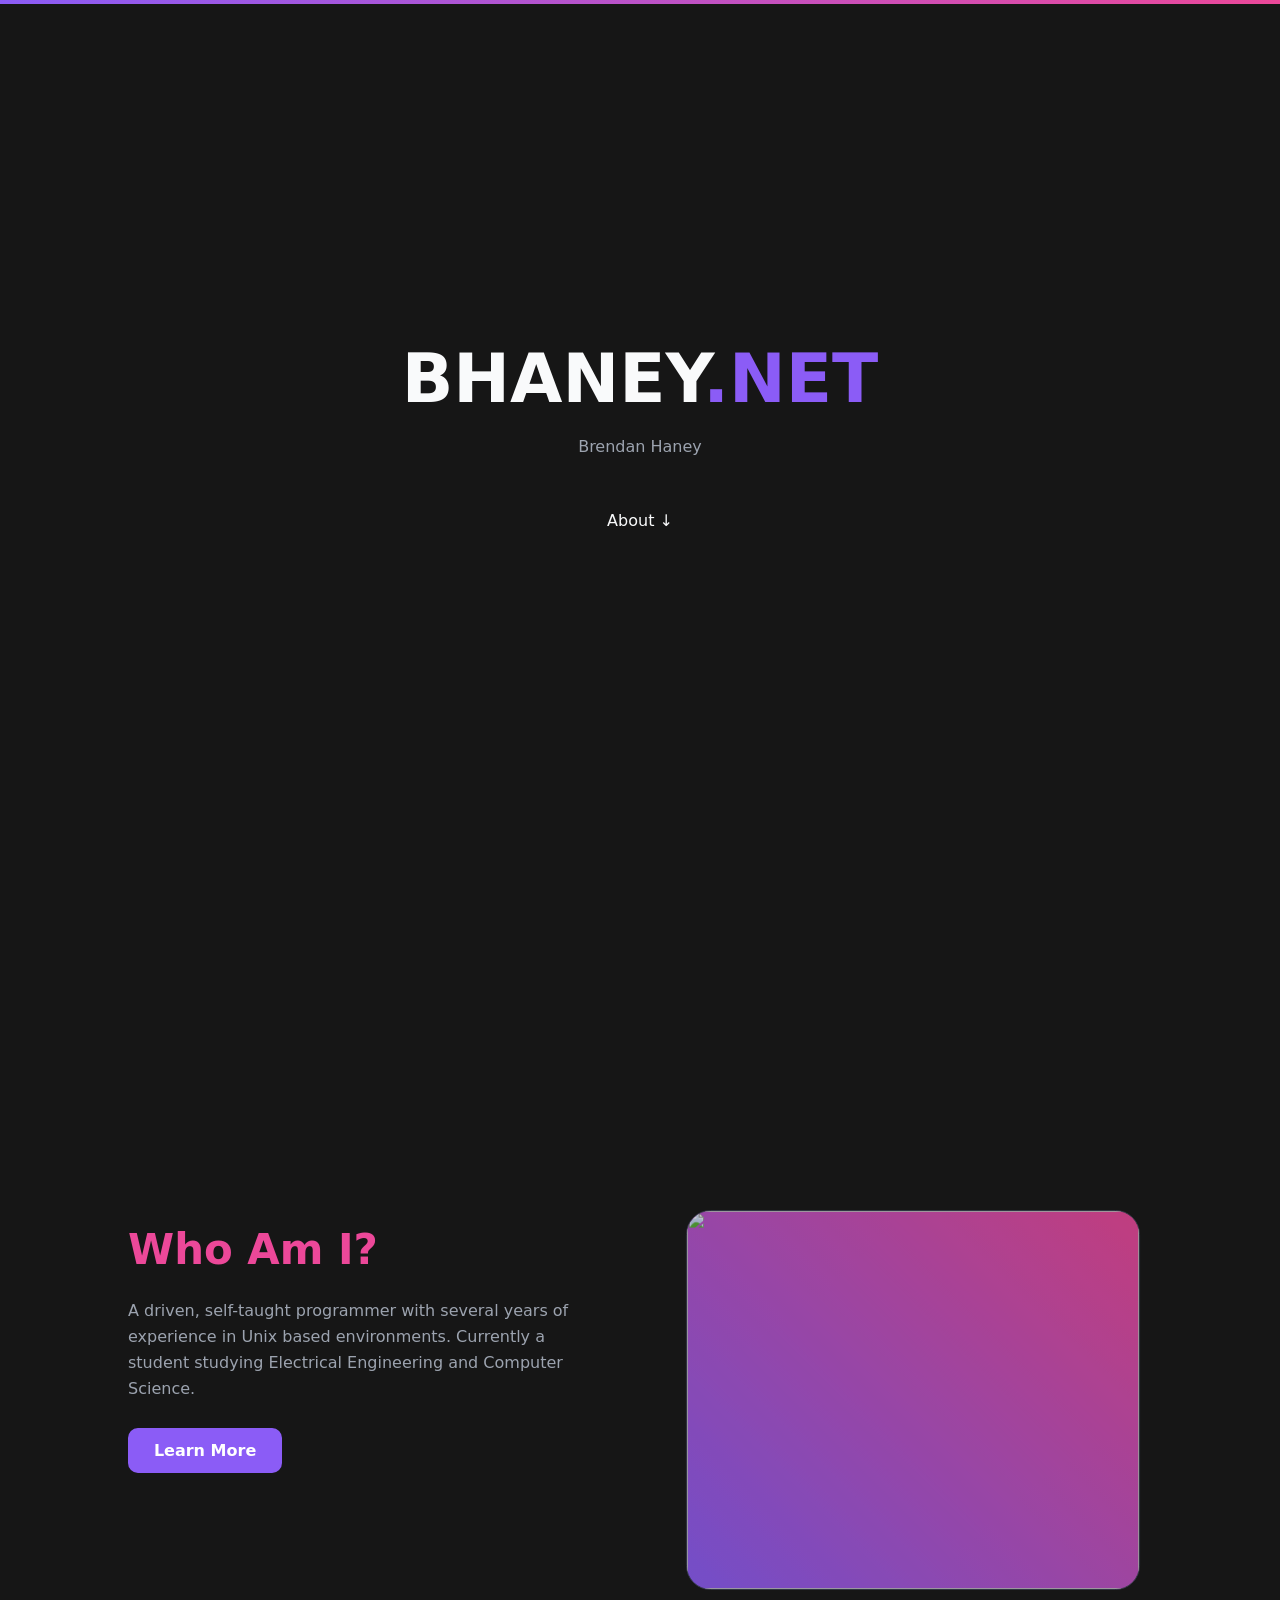
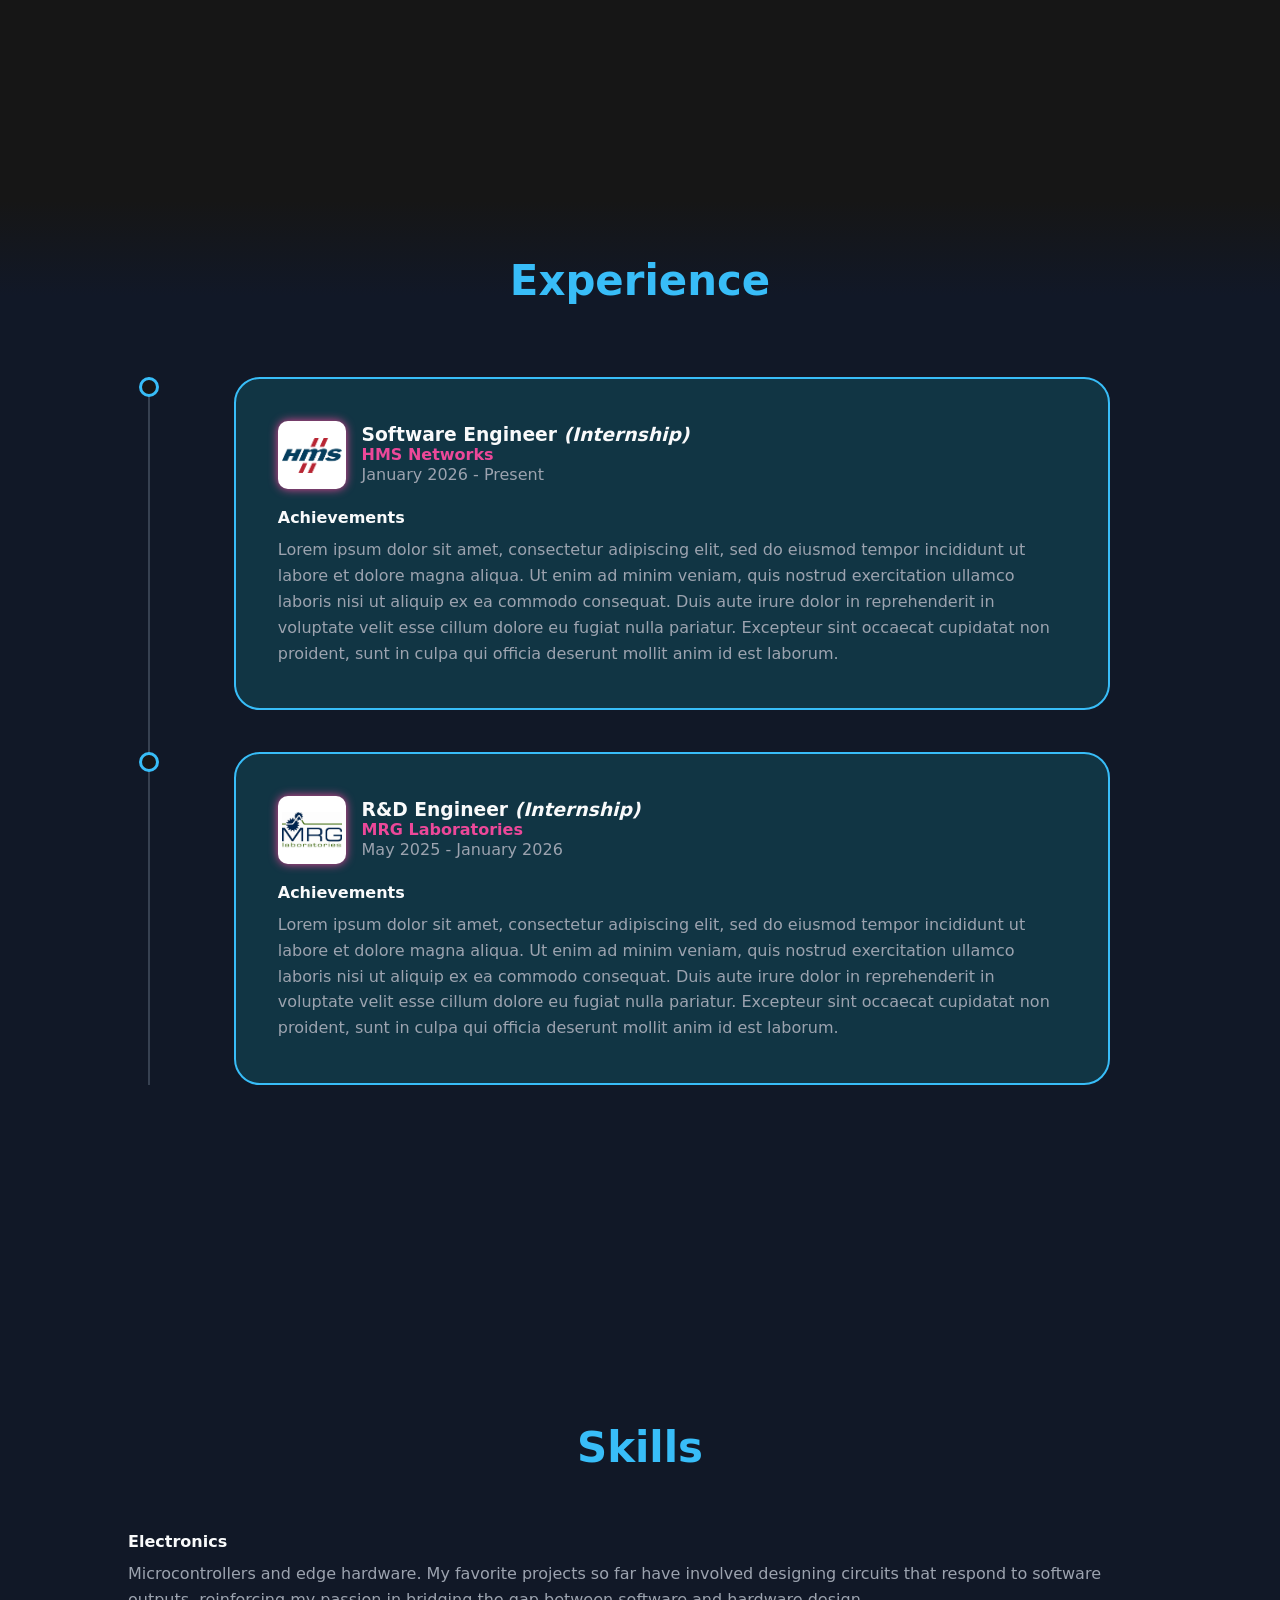
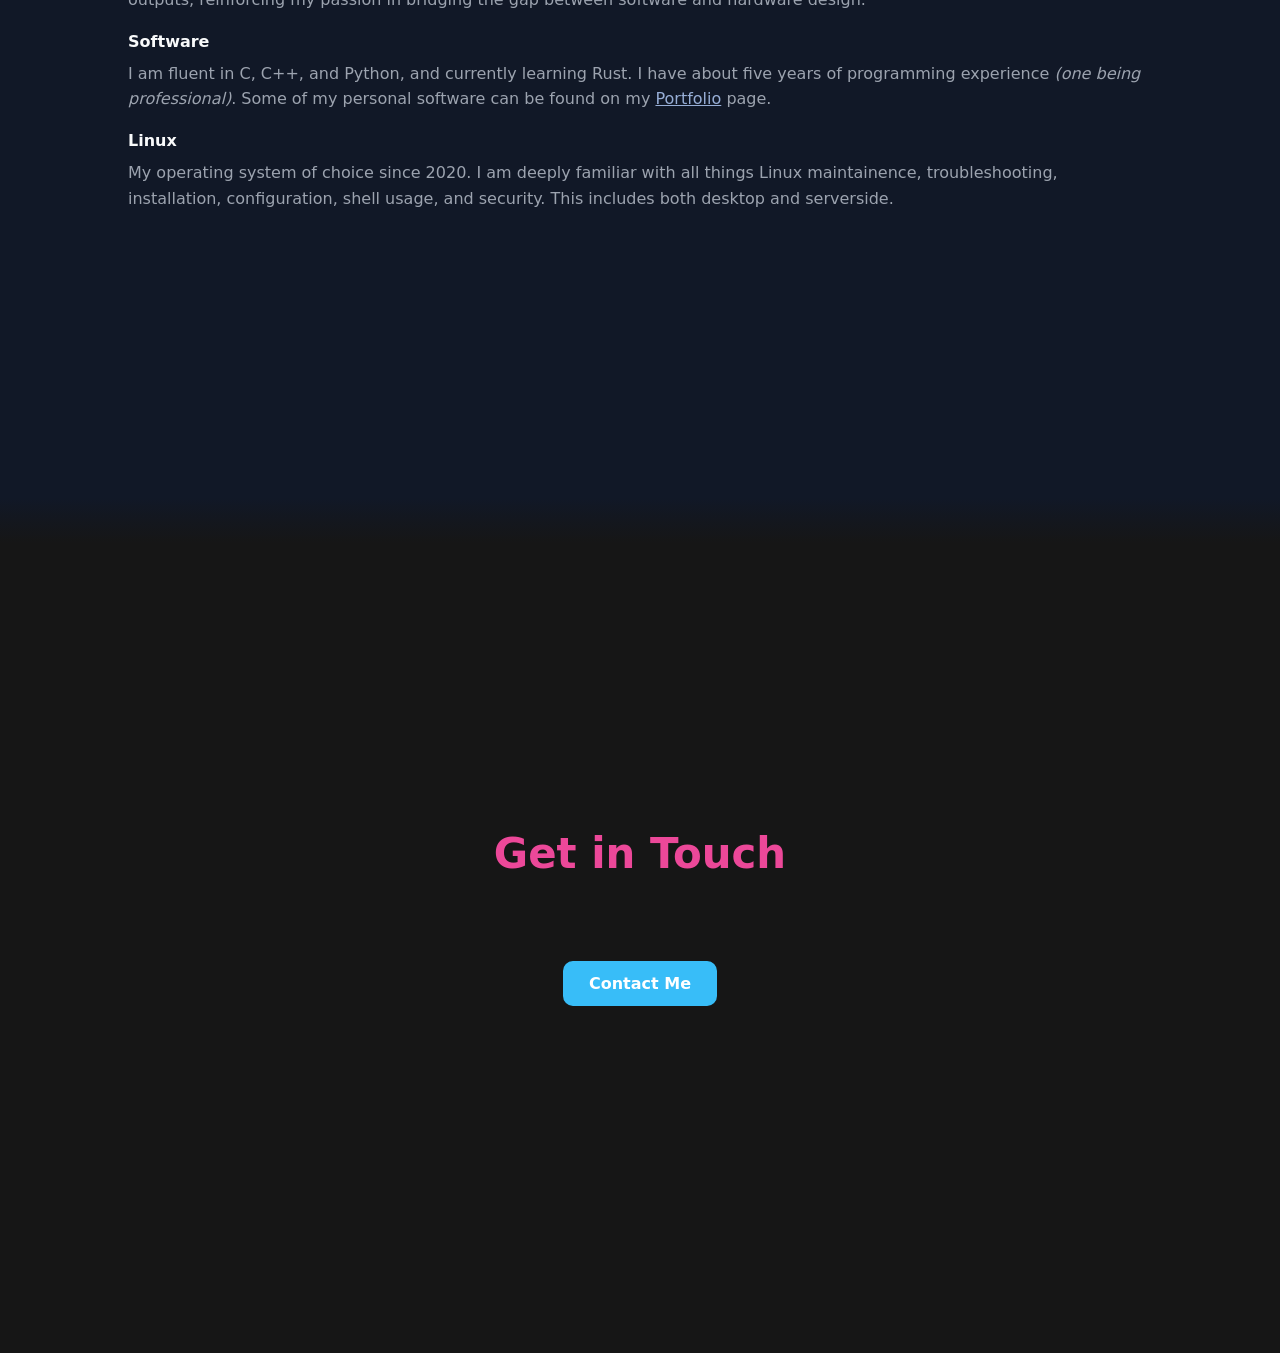
==== index.html @ 1e9ed8ed "Moved new-index into index.html." ====
<!DOCTYPE html>
<html lang="en">

<head>

    <meta charset="UTF-8">
    <meta name="viewport" content="width=device-width, initial-scale=1.0">
	<title>Brendan Haney</title>
    <link rel="stylesheet" href="css/root.css">
    <link rel="stylesheet" href="css/elements.css">
	<link rel="stylesheet" href="css/animate.css">

</head>

<body>

    <div id="progress-bar"></div>

    <div class="topnav dynamic-nav">
		<a class="active" href="index.html">Home</a>
		<a href="portfolio.html">Portfolio</a>
		<a href="contact.html">Contact</a>
		<h1>bhaney.net</h1>
    </div>

    <section>

        <div class="container hero-zoom" style="text-align: center;">
			<h1>BHANEY<span style="color: var(--primary);">.NET</span></h1>
            <p>Brendan Haney</p>
            <div style="margin-top: 3rem; animation: bounce 3s infinite;">About ↓</div>
        </div>

    </section>

    <section>
        
        <div class="container duo">
            <div class="reveal">
                <h2>Who Am I?</h2>
                <p>A driven, self-taught programmer with several years of experience in Unix based environments. Currently a student studying Electrical Engineering and Computer Science.</p>
                <a href="portfolio.html" class="btn">Learn More</a>
            </div>
            <div class="pic-frame reveal" style="height: 400px; background: linear-gradient(45deg, var(--primary), var(--secondary)); opacity: 0.8;">
            <img src="res/img/pfp.jpg">
            </div>
        </div>

    </section>

    <section class="to-surface">

        <div class="container">

            <h2 class="reveal" style="text-align: center; color: var(--accent)">Experience</h2>

			<div class="container">

			    <div class="timeline">

           		    <div class="timeline-item">
           		        <div class="timeline-dot"></div>
                        <div class="card reveal">

                            <div class="card-header">
                                <div class="logo-box">
                                    <img src="res/ico/hms.png" alt="">
                                </div>
                                <div class="card-header-text">
                                    <h3><b>Software Engineer <i>(Internship)</i></b></h3>
           		                    <h4>HMS Networks</h4>
           		                    <p>January 2026 - Present</p> 
                                </div>
                            </div>

                            <h4>Achievements</h4>
                            <p>Lorem ipsum dolor sit amet, consectetur adipiscing elit, sed do eiusmod tempor incididunt ut labore et dolore magna aliqua. Ut enim ad minim veniam, quis nostrud exercitation ullamco laboris nisi ut aliquip ex ea commodo consequat. Duis aute irure dolor in reprehenderit in voluptate velit esse cillum dolore eu fugiat nulla pariatur. Excepteur sint occaecat cupidatat non proident, sunt in culpa qui officia deserunt mollit anim id est laborum.</p>

                        </div>
           		    </div>

           		    <div class="timeline-item">
           		        <div class="timeline-dot"></div>
                        <div class="card">

                            <div class="card-header">
                                <div class="logo-box">
                                    <img src="res/ico/mrg.png" alt="">
                                </div>
                                <div class="card-header-text">
                                    <h3><b>R&D Engineer <i>(Internship)</i></b></h3>
           		                    <h4>MRG Laboratories</h4>
           		                    <p>May 2025 - January 2026</p> 
                                </div>
                            </div>

                            <h4>Achievements</h4>
                            <p>Lorem ipsum dolor sit amet, consectetur adipiscing elit, sed do eiusmod tempor incididunt ut labore et dolore magna aliqua. Ut enim ad minim veniam, quis nostrud exercitation ullamco laboris nisi ut aliquip ex ea commodo consequat. Duis aute irure dolor in reprehenderit in voluptate velit esse cillum dolore eu fugiat nulla pariatur. Excepteur sint occaecat cupidatat non proident, sunt in culpa qui officia deserunt mollit anim id est laborum.</p>

                        </div>
           		    </div>

           		</div>

            </div>

        </div>

    </section>

    <section class="surface">

        <div class="container reveal">
            <h2 style="text-align: center; color: var(--accent)">Skills</h2>
    
            <h4>Electronics</h4>
            <p>
            Microcontrollers and edge hardware. My favorite projects so far have involved designing circuits that respond to software outputs, reinforcing my passion in bridging the gap between software and hardware design.
            </p>

            <h4>Software</h4>
            <p>
            I am fluent in C, C++, and Python, and currently learning Rust. I have about five years of programming experience <i>(one being professional)</i>. Some of my personal software can be found on my <a href="portfolio.html">Portfolio</a> page.
            </p>

            <h4>Linux</h4>
            <p>
            My operating system of choice since 2020. I am deeply familiar with all things Linux maintainence, troubleshooting, installation, configuration, shell usage, and security. This includes both desktop and serverside. 
            </p>

        </div>

    </section>

    <section class="from-surface">

        <div class="container reveal" style="text-align: center;">
            <h2>Get in Touch</h2>
            <a href="contact.html" class="btn" style="background: var(--accent);">Contact Me</a>
        </div>

    </section>

</body>
</html>
---- css/root.css ----
:root {
    --bg: #161616;
    --surface: #111827;
    --primary: #8b5cf6;
    --secondary: #ec4899;
    --text-main: #f9fafb;
    --text-dim: #9ca3af;
    --text-link: #97aed6;
    --accent: #38bdf8;
    --card: #113544;
    --shadow: #ec4899;

    /* --- GOLDEN RATIO --- */
    --s-xxxs: 0.146rem;
    --s-xxs: 0.236rem;
    --s-xs: 0.382rem;
    --s-sm: 0.618rem;               
    --s-md: 1rem;                                  
    --s-lg: 1.618rem;                            
    --s-xl: 2.618rem;         
    --s-xxl: 4.236rem;       
    --s-xxxl: 6.854rem;       
}

* {
    box-sizing: border-box;
    margin: 0;
    padding: 0;
}

body {
    background-color: var(--bg);
    color: var(--text-main);
    overflow-x: hidden;
    font-family: system-ui, -apple-system, sans-serif;
    line-height: var(--s-lg);
    font-size: var(--s-md);
}

.container {
    width: 100%;
    max-width: 1100px;
}

.duo {
    display: grid;
    grid-template-columns: 1fr;
    gap: var(--s-xl);
    align-items: center;
}


/* --- LAYOUTS --- */
section {
    min-height: 100vh;
    display: flex;
    align-items: center;
    justify-content: center;
    padding: var(--s-lg) 10%;
    /*
    scroll-snap-align: start;
    scroll-snap-stop: always;
    */
}

section.surface {
    background: var(--surface);
}

section.to-surface {
  background: linear-gradient(
    to bottom, 
    var(--bg) 0%, 
    var(--surface) 10%, 
    var(--surface) 20%
  );
}

section.from-surface {
  background: linear-gradient(
    to bottom, 
    var(--surface) 5%, 
    var(--bg) 10%, 
    var(--bg) 100%
  );
}

header {
  text-align: center;
  margin-bottom: var(--s-md);
  margin-top: var(--s-md);
}

.btn {
    display: inline-block;
    padding: var(--s-sm) var(--s-lg);
    background: var(--primary);
    color: white;
    text-decoration: none;
    border-radius: var(--s-sm);
    font-weight: bold;
    margin-top: var(--s-lg);
}

h1 { 
    font-size: clamp(var(--s-xl), 10vw, var(--s-xxl)); 
    margin-bottom: var(--s-xl); 
}

h2 { 
    font-size: var(--s-xl); 
    margin-bottom: var(--s-lg); 
    color: var(--secondary); 
	padding: var(--s-xl);
}

h3 {
    color: var(--text-main); 
    margin-bottom: var(--s-md); 
}

h4 {
    margin-top: var(--s-md); 
    color: var(--text-main); 
    margin-bottom: var(--s-xs); 
}

p { 
    color: var(--text-dim); 
    font-size: var(--s-md); 
}

a {
    color: var(--text-link);
}

hr {
	border: var(--s-xxxs) solid var(--primary);
	margin-top: var(--s-sm);
	margin-bottom: var(--s-sm);
}
---- css/elements.css ----
@import url('root.css');

.pic-frame {
    background: var(--surface);
    height: 450px; 
    border-radius: var(--s-lg);
    border: 1px solid #374151;
    overflow: hidden; 
    position: relative;
}

.pic-frame img {
    width: 100%;
    height: 100%;
    object-fit: cover; 
    display: block;
}

.duo h2 {
	padding-left: 0rem;
	padding-top: var(--s-sm);
	padding-bottom: var(--s-sm);
}

@media (max-width: 768px) {
    .duo .pic-frame {
        order: -1;
    }
}

@media (min-width: 769px) {
    .duo {
        grid-template-columns: 1fr 1fr; 
        gap: var(--s-xxl);
    }
    .duo .pic-frame {
        order: 0;
    }
}

#progress-bar {
    position: fixed;
    top: 0;
    left: 0;
    width: 100%;
    height: 4px;
    background: linear-gradient(to right, var(--primary), var(--secondary));
    transform-origin: 0 50%;
    z-index: 1000;
    animation: grow-progress linear;
    animation-timeline: scroll();
}

/* TIMELINE */

.timeline {
    position: relative;
    margin: var(--s-lg) 0;
}

.timeline::before {
    content: '';
    position: absolute;
    left: 20px;
    top: 0;
    bottom: 0;
    width: 2px;
    background: #374151;
}

.timeline-item {
    position: relative;
    align-items: center;
    padding-left: 64px;
    margin-bottom: var(--s-xl);

}

.timeline-dot {
    position: absolute;
    left: 11px;
    top: 0;
    width: 20px;
    height: 20px;
    background: var(--bg);
    border: 3px solid var(--accent);
    border-radius: 50%;
    z-index: 2;
}

.timeline-header {
	text-align: center;
  margin-bottom: var(--s-xl);
}

/* CARD */

.card {
  background: var(--card);
  padding: var(--s-xl);
  margin: var(--s-xl);
  border-radius: var(--s-lg);
  border: var(--s-xxxs) solid var(--accent);
}

.card-header {
  display: flex;
  flex-wrap: wrap;
  align-items: center;
  gap: var(--s-md); 
  margin-bottom: var(--s-md);
}

.card-header-text {
  display: flex;
  flex-direction: column; /* Stacks title over subtext */
  line-height: var(--s-md);
}

.card-header-text h3 {
  margin-bottom: var(--s-xxs);
}

.card-header-text h4 {
  margin-top: 0;
  color: var(--secondary);
  margin-bottom: var(--s-xxs);
}

.card-header-text strong {
  color: var(--primary);
  font-size: var(--s-md);
}

.card-header-text span {
  color: var(--text-dim);
  font-size: var(--s-md);
}

.logo-box {
  width: var(--s-xxl);
  height: var(--s-xxl);
  flex-shrink: 0;
  background: #ffffff;
  border-radius: var(--s-sm);
  display: flex;
  flex-shrink: 0;
  align-items: center;
  justify-content: center;
  overflow: hidden;
  box-shadow: 0 0 var(--s-sm) var(--shadow);
}

.logo-box img {
  width: 100%;
  height: 100%;
  object-fit: contain;
  padding: var(--s-xxs);
}

.sidebar {
  float: left;
  width: 35%;
  margin-left: 2%;
  box-sizing: border-box;
}

.sidebar img {
  width: 100%; 
  height: 100%; 
  display: block;
  object-fit: fill; /* Ensure the image fills the entire container */
  border: var(--s-xxxs) solid var(--primary);
}

.sidebar i {
	color: var(--text-main);
}

.sidebar p {
	color: var(--text-main);
	padding-left: var(--s-md);
}

.sidebar h2 {
	font-size: var(--s-lg);
	padding-top: var(--s-md);
	padding-bottom: var(--s-md);
	padding-left: var(--s-sm);
	margin: 0rem;
}

/* HEADER */
header h1 {
	font-size: var(--s-xl);
	color: var(--secondary);
}

/* TOPNAV */
.topnav {
	--tn-bg: var(--bg);
	--tn-padding: var(--s-md);
	--tn-text-color: var(--text-dim);
	--tn-text-size: var(--s-md);
	--tn-header-size: var(--s-lg);
	--tn-active: var(--primary);
	--tn-active-text: var(--text-main);
	--tn-hover-text: black;

    background-color: var(--tn-bg);
    overflow: hidden;

}

.topnav h1 {
	font-size: var(--tn-header-size);
	color: var(--tn-active);
  	text-align: right;
  	padding-top: var(--tn-padding);
  	padding-right: var(--tn-padding);
	margin-bottom: 0rem;
}

.topnav a {
  float: left;
  color: var(--tn-text-color);
  text-align: center;
  padding: var(--tn-padding) var(--tn-padding);
  text-decoration: none;
  font-size: var(--tn-text-size);
}

.topnav a:hover {
  background-color: var(--tn-active-text);
  color: var(--tn-hover-text);
}

.topnav a.active {
  background-color: var(--tn-active);
  color: var(--tn-active-text);
}

.dynamic-nav {
    position: fixed;
    top: 0;
    width: 100%;
    z-index: 9999;
}
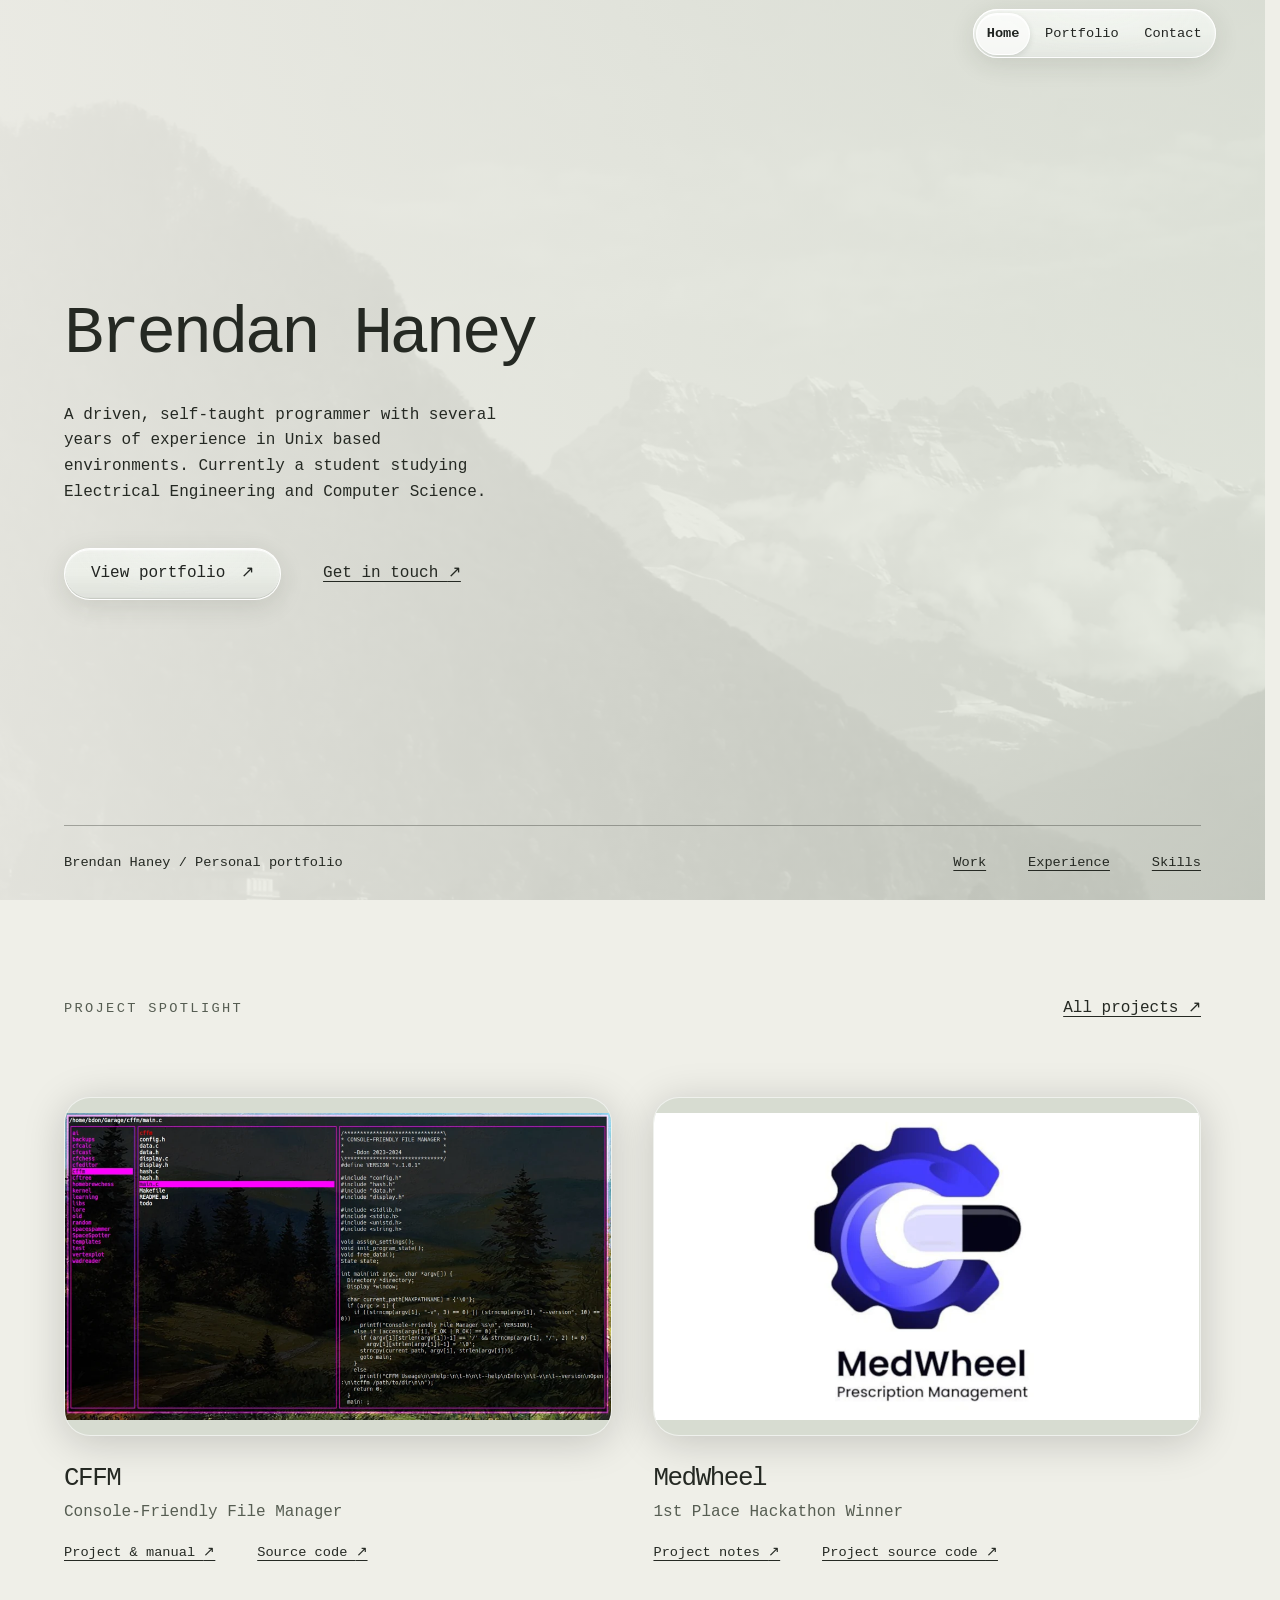
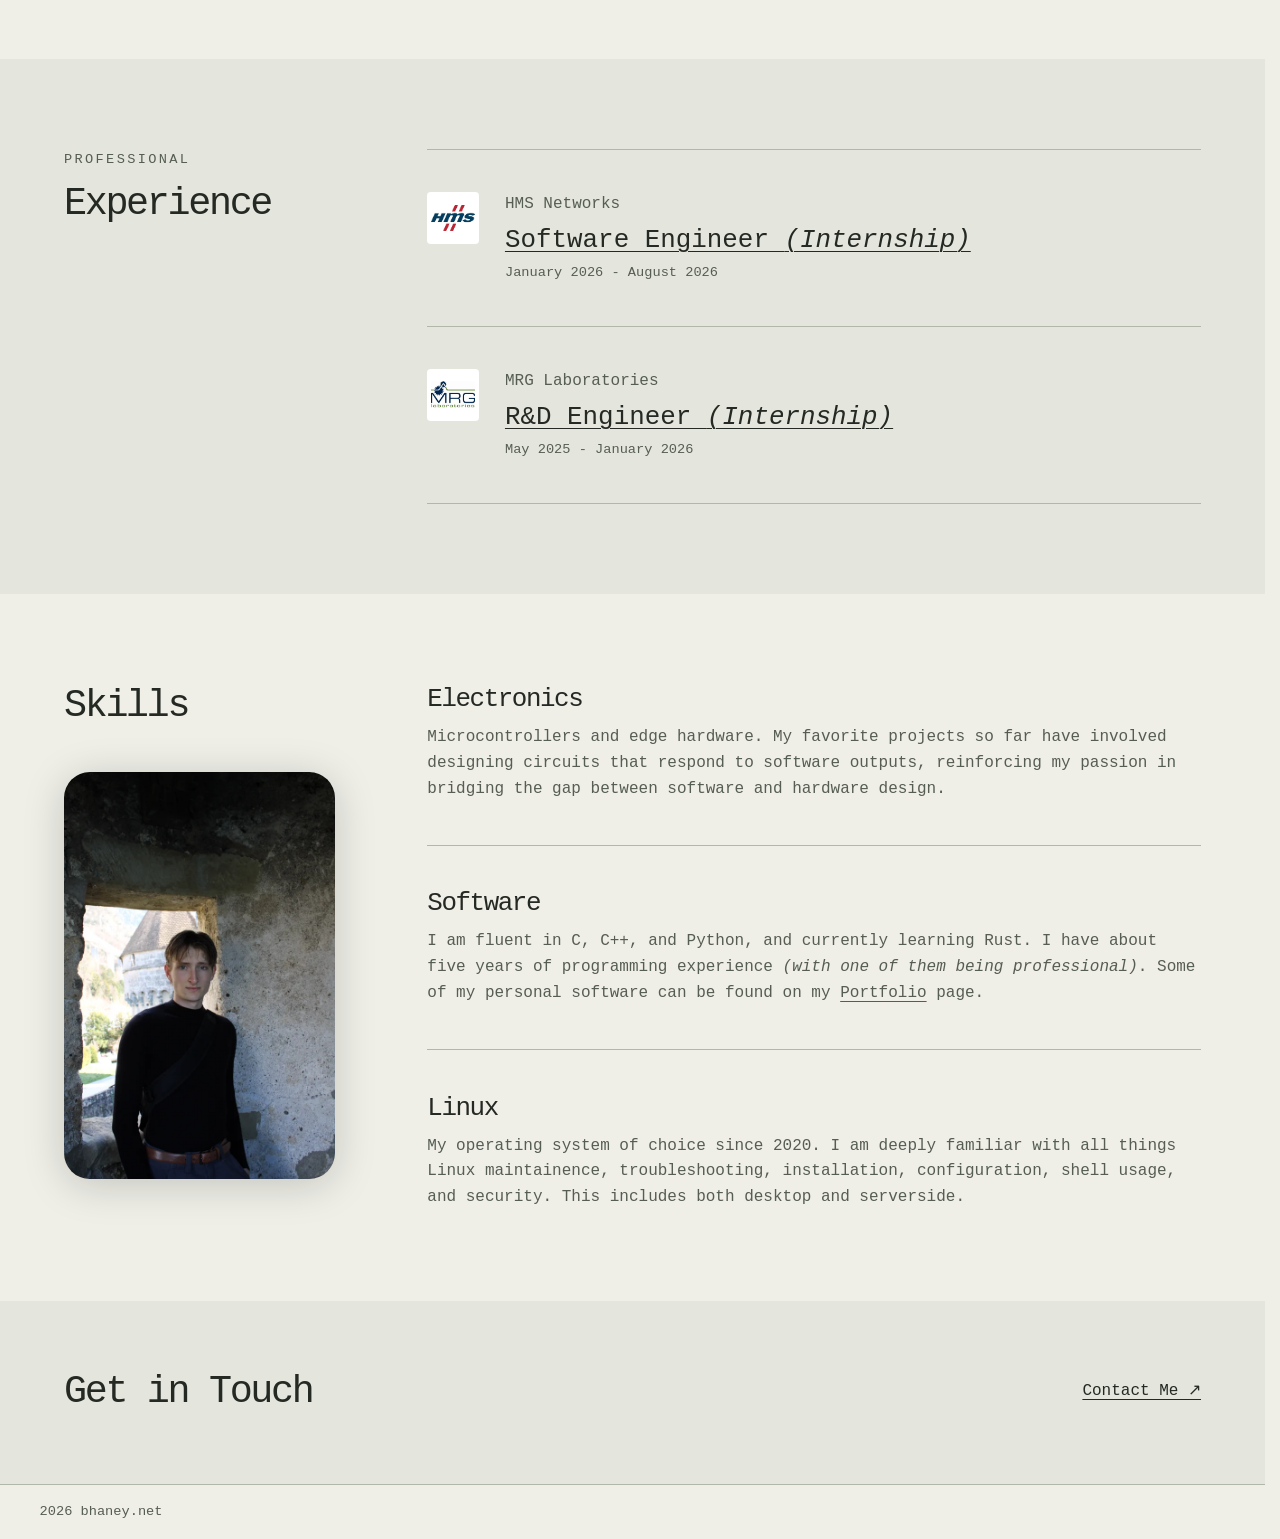
==== commit 2ed810c2: "Complete overhaul. Includes Javascript animation fallback if browser does not support new CSS." ====
--- a/index.html
+++ b/index.html
@@ -2,144 +2,235 @@
 <html lang="en">
 
 <head>
-
     <meta charset="UTF-8">
     <meta name="viewport" content="width=device-width, initial-scale=1.0">
-	<title>Brendan Haney</title>
+    <title>Brendan Haney</title>
     <link rel="stylesheet" href="css/root.css">
     <link rel="stylesheet" href="css/elements.css">
-	<link rel="stylesheet" href="css/animate.css">
-
+    <link rel="stylesheet" href="css/animate.css">
+    <link rel="stylesheet" href="css/glass.css">
+    <link rel="stylesheet" href="css/popup.css">
+    <link rel="stylesheet" href="css/liquid.css">
+    <script src="js/style.js"></script>
 </head>
 
-<body>
-
-    <div id="progress-bar"></div>
-
-    <div class="topnav dynamic-nav">
-		<a class="active" href="index.html">Home</a>
-		<a href="portfolio.html">Portfolio</a>
-		<a href="contact.html">Contact</a>
-		<h1>bhaney.net</h1>
-    </div>
-
-    <section>
-
-        <div class="container hero-zoom" style="text-align: center;">
-			<h1>BHANEY<span style="color: var(--primary);">.NET</span></h1>
-            <p>Brendan Haney</p>
-            <div style="margin-top: 3rem; animation: bounce 3s infinite;">About ↓</div>
-        </div>
-
-    </section>
-
-    <section>
-        
-        <div class="container duo">
-            <div class="reveal">
-                <h2>Who Am I?</h2>
-                <p>A driven, self-taught programmer with several years of experience in Unix based environments. Currently a student studying Electrical Engineering and Computer Science.</p>
-                <a href="portfolio.html" class="btn">Learn More</a>
-            </div>
-            <div class="pic-frame reveal" style="height: 400px; background: linear-gradient(45deg, var(--primary), var(--secondary)); opacity: 0.8;">
-            <img src="res/img/pfp.jpg">
-            </div>
-        </div>
-
-    </section>
-
-    <section class="to-surface">
-
-        <div class="container">
-
-            <h2 class="reveal" style="text-align: center; color: var(--accent)">Experience</h2>
-
-			<div class="container">
-
-			    <div class="timeline">
-
-           		    <div class="timeline-item">
-           		        <div class="timeline-dot"></div>
-                        <div class="card reveal">
-
-                            <div class="card-header">
-                                <div class="logo-box">
-                                    <img src="res/ico/hms.png" alt="">
-                                </div>
-                                <div class="card-header-text">
-                                    <h3><b>Software Engineer <i>(Internship)</i></b></h3>
-           		                    <h4>HMS Networks</h4>
-           		                    <p>January 2026 - Present</p> 
-                                </div>
-                            </div>
-
-                            <h4>Achievements</h4>
-                            <p>Lorem ipsum dolor sit amet, consectetur adipiscing elit, sed do eiusmod tempor incididunt ut labore et dolore magna aliqua. Ut enim ad minim veniam, quis nostrud exercitation ullamco laboris nisi ut aliquip ex ea commodo consequat. Duis aute irure dolor in reprehenderit in voluptate velit esse cillum dolore eu fugiat nulla pariatur. Excepteur sint occaecat cupidatat non proident, sunt in culpa qui officia deserunt mollit anim id est laborum.</p>
-
+<body class="home">
+    <a class="skip" href="#main">Skip to content</a>
+    <header class="topnav">
+        <p class="brand">bhaney.net</p>
+        <nav aria-label="Primary">
+            <p aria-current="page">Home</p>
+            <a href="portfolio.html">Portfolio</a>
+            <a href="contact.html">Contact</a>
+        </nav>
+    </header>
+
+    <main id="main" tabindex="-1">
+        <section class="hero" aria-labelledby="intro-title">
+            <div class="background" aria-hidden="true">
+                <img src="res/img/background.webp" width="1531" height="624" alt="" fetchpriority="high">
+            </div>
+            <div class="container intro">
+                <div>
+                    <h1 id="intro-title">Brendan Haney</h1>
+                    <p>A driven, self-taught programmer with several years of experience in Unix based environments.
+                        Currently a student studying Electrical Engineering and Computer Science.</p>
+                    <div class="links">
+                        <a class="button" href="portfolio.html">View portfolio <span aria-hidden="true">↗</span></a>
+                        <a class="link" href="contact.html">Get in touch <span aria-hidden="true">↗</span></a>
+                    </div>
+                </div>
+            </div>
+            <div class="container shortcuts">
+                <p>Brendan Haney / Personal portfolio</p>
+                <nav aria-label="On this page">
+                    <a href="#work">Work</a>
+                    <a href="#experience">Experience</a>
+                    <a href="#skills">Skills</a>
+                </nav>
+            </div>
+        </section>
+
+        <section class="section container" id="work" aria-labelledby="work-title">
+            <div class="section-heading reveal">
+                <p class="eyebrow" id="work-title">Project Spotlight</p>
+                <a class="link" href="portfolio.html">All projects <span aria-hidden="true">↗</span></a>
+            </div>
+            <div class="spotlight">
+                <article class="fade">
+                    <a class="thumbnail" href="about-cffm.html" aria-label="Read about CFFM">
+                        <img src="res/img/cffm-preview.webp" width="1000" height="562"
+                            alt="CFFM terminal file manager showing directory listings and a file preview"
+                            loading="lazy">
+                    </a>
+                    <h3>CFFM</h3>
+                    <p>Console-Friendly File Manager</p>
+                    <div class="links">
+                        <a class="link" href="about-cffm.html">Project &amp; manual <span
+                                aria-hidden="true">↗</span></a>
+                        <a class="link" href="https://www.github.com/pointerisnull/cffm">Source code <span
+                                aria-hidden="true">↗</span></a>
+                    </div>
+                </article>
+                <article class="fade">
+                    <a class="thumbnail" href="https://devpost.com/software/mediwheel"
+                        aria-label="Read about MedWheel on Devpost">
+                        <img src="res/img/medwheel-preview.webp" width="806" height="495"
+                            alt="MedWheel prescription management logo" loading="lazy">
+                    </a>
+                    <h3>MedWheel</h3>
+                    <p>1st Place Hackathon Winner</p>
+                    <div class="links">
+                        <a class="link" href="https://devpost.com/software/mediwheel">Project notes <span
+                                aria-hidden="true">↗</span></a>
+                        <a class="link" href="https://www.github.com/pointerisnull/medwheel">Project source code
+                            <span aria-hidden="true">↗</span></a>
+                    </div>
+                </article>
+            </div>
+        </section>
+
+        <section class="section experience" id="experience" aria-labelledby="experience-title">
+            <div class="container columns">
+                <div class="reveal">
+                    <p class="eyebrow">Professional</p>
+                    <h2 id="experience-title">Experience</h2>
+                </div>
+                <div class="jobs">
+                    <article class="reveal">
+                        <img class="logo" src="res/ico/hms.png" width="52" height="52" alt="" loading="lazy">
+                        <div>
+                            <p>HMS Networks</p>
+                            <h3>
+                                <button type="button" class="role" commandfor="popup-hms" command="show-modal">Software
+                                    Engineer <i>(Internship)</i></button>
+                            </h3>
+                            <p class="date">January 2026 - August 2026</p>
                         </div>
-           		    </div>
-
-           		    <div class="timeline-item">
-           		        <div class="timeline-dot"></div>
-                        <div class="card">
-
-                            <div class="card-header">
-                                <div class="logo-box">
-                                    <img src="res/ico/mrg.png" alt="">
-                                </div>
-                                <div class="card-header-text">
-                                    <h3><b>R&D Engineer <i>(Internship)</i></b></h3>
-           		                    <h4>MRG Laboratories</h4>
-           		                    <p>May 2025 - January 2026</p> 
-                                </div>
-                            </div>
-
-                            <h4>Achievements</h4>
-                            <p>Lorem ipsum dolor sit amet, consectetur adipiscing elit, sed do eiusmod tempor incididunt ut labore et dolore magna aliqua. Ut enim ad minim veniam, quis nostrud exercitation ullamco laboris nisi ut aliquip ex ea commodo consequat. Duis aute irure dolor in reprehenderit in voluptate velit esse cillum dolore eu fugiat nulla pariatur. Excepteur sint occaecat cupidatat non proident, sunt in culpa qui officia deserunt mollit anim id est laborum.</p>
-
+                    </article>
+                    <article class="reveal">
+                        <img class="logo" src="res/ico/mrg.png" width="52" height="52" alt="" loading="lazy">
+                        <div>
+                            <p>MRG Laboratories</p>
+                            <h3>
+                                <button type="button" class="role" commandfor="popup-mrg" command="show-modal">R&amp;D
+                                    Engineer <i>(Internship)</i></button>
+                            </h3>
+                            <p class="date">May 2025 - January 2026</p>
                         </div>
-           		    </div>
-
-           		</div>
-
-            </div>
-
-        </div>
-
-    </section>
-
-    <section class="surface">
-
-        <div class="container reveal">
-            <h2 style="text-align: center; color: var(--accent)">Skills</h2>
-    
-            <h4>Electronics</h4>
-            <p>
-            Microcontrollers and edge hardware. My favorite projects so far have involved designing circuits that respond to software outputs, reinforcing my passion in bridging the gap between software and hardware design.
-            </p>
-
-            <h4>Software</h4>
-            <p>
-            I am fluent in C, C++, and Python, and currently learning Rust. I have about five years of programming experience <i>(one being professional)</i>. Some of my personal software can be found on my <a href="portfolio.html">Portfolio</a> page.
-            </p>
-
-            <h4>Linux</h4>
-            <p>
-            My operating system of choice since 2020. I am deeply familiar with all things Linux maintainence, troubleshooting, installation, configuration, shell usage, and security. This includes both desktop and serverside. 
-            </p>
-
-        </div>
-
-    </section>
-
-    <section class="from-surface">
-
-        <div class="container reveal" style="text-align: center;">
-            <h2>Get in Touch</h2>
-            <a href="contact.html" class="btn" style="background: var(--accent);">Contact Me</a>
-        </div>
-
-    </section>
-
+                    </article>
+                </div>
+            </div>
+        </section>
+
+        <section class="section container skills columns" id="skills" aria-labelledby="skills-title">
+            <div>
+                <h2 class="reveal" id="skills-title">Skills</h2>
+                <figure class="portrait fade">
+                    <button type="button" class="preview" commandfor="popup-portrait" command="show-modal"
+                        aria-label="Enlarge portrait of Brendan Haney">
+                        <img src="res/img/pfp-small.webp" width="600" height="900" alt="Brendan Haney" loading="lazy">
+                    </button>
+                </figure>
+            </div>
+            <div>
+                <section class="reveal" aria-labelledby="electronics-title">
+                    <h3 id="electronics-title">Electronics</h3>
+                    <p>Microcontrollers and edge hardware. My favorite projects so far have involved designing circuits
+                        that respond to software outputs, reinforcing my passion in bridging the gap between software
+                        and hardware design.</p>
+                </section>
+                <section class="reveal" aria-labelledby="software-title">
+                    <h3 id="software-title">Software</h3>
+                    <p>I am fluent in C, C++, and Python, and currently learning Rust. I have about five years of
+                        programming experience <i>(with one of them being professional)</i>. Some of my personal
+                        software can be found on my <a href="portfolio.html">Portfolio</a> page.</p>
+                </section>
+                <section class="reveal" aria-labelledby="linux-title">
+                    <h3 id="linux-title">Linux</h3>
+                    <p>My operating system of choice since 2020. I am deeply familiar with all things Linux
+                        maintainence, troubleshooting, installation, configuration, shell usage, and security. This
+                        includes both desktop and serverside.</p>
+                </section>
+            </div>
+        </section>
+
+        <section class="contact-banner" aria-labelledby="contact-title">
+            <div class="container reveal">
+                <h2 id="contact-title">Get in Touch</h2>
+                <a href="contact.html">Contact Me <span aria-hidden="true">↗</span></a>
+            </div>
+        </section>
+    </main>
+
+    <dialog class="popup image-popup" id="popup-portrait" aria-labelledby="popup-portrait-title">
+        <div class="toolbar">
+            <button type="button" class="close" commandfor="popup-portrait" command="close"
+                aria-label="Close image preview" autofocus>
+                <svg viewBox="0 0 24 24" width="1em" height="1em" fill="none" stroke="currentColor" stroke-width="1.618"
+                    stroke-linecap="round" aria-hidden="true" focusable="false">
+                    <path d="m6 6 12 12M18 6 6 18" />
+                </svg>
+            </button>
+        </div>
+        <div class="content">
+            <figure>
+                <div class="image" style="--image-width: 2656px; --image-ratio: 2656 / 3984">
+                    <img src="res/img/pfp.jpg" width="2656" height="3984" alt="Brendan Haney" loading="lazy"
+                        decoding="async">
+                </div>
+                <figcaption id="popup-portrait-title">Me in Switzerland</figcaption>
+            </figure>
+        </div>
+    </dialog>
+
+    <dialog class="popup experience-popup" id="popup-hms" aria-labelledby="popup-hms-title">
+        <div class="toolbar">
+            <button type="button" class="close" commandfor="popup-hms" command="close"
+                aria-label="Close experience details" autofocus>
+                <svg viewBox="0 0 24 24" width="1em" height="1em" fill="none" stroke="currentColor" stroke-width="1.618"
+                    stroke-linecap="round" aria-hidden="true" focusable="false">
+                    <path d="m6 6 12 12M18 6 6 18" />
+                </svg>
+            </button>
+        </div>
+        <div class="content">
+            <img class="logo" src="res/ico/hms.png" width="52" height="52" alt="" loading="lazy">
+            <h2 id="popup-hms-title">HMS Networks</h2>
+            <h3>Software Engineer <i>(Internship)</i></h3>
+            <p class="date">January 2026 - August 2026</p>
+            <p>Lorem ipsum dolor sit amet, consectetur adipiscing elit. Sed do eiusmod tempor incididunt ut labore
+                et dolore magna aliqua.</p>
+            <p>Ut enim ad minim veniam, quis nostrud exercitation ullamco laboris nisi ut aliquip ex ea commodo
+                consequat.</p>
+        </div>
+    </dialog>
+
+    <dialog class="popup experience-popup" id="popup-mrg" aria-labelledby="popup-mrg-title">
+        <div class="toolbar">
+            <button type="button" class="close" commandfor="popup-mrg" command="close"
+                aria-label="Close experience details" autofocus>
+                <svg viewBox="0 0 24 24" width="1em" height="1em" fill="none" stroke="currentColor" stroke-width="1.618"
+                    stroke-linecap="round" aria-hidden="true" focusable="false">
+                    <path d="m6 6 12 12M18 6 6 18" />
+                </svg>
+            </button>
+        </div>
+        <div class="content">
+            <img class="logo" src="res/ico/mrg.png" width="52" height="52" alt="" loading="lazy">
+            <h2 id="popup-mrg-title">MRG Laboratories</h2>
+            <h3>R&amp;D Engineer <i>(Internship)</i></h3>
+            <p class="date">May 2025 - January 2026</p>
+            <p>Lorem ipsum dolor sit amet, consectetur adipiscing elit. Sed do eiusmod tempor incididunt ut labore
+                et dolore magna aliqua.</p>
+            <p>Ut enim ad minim veniam, quis nostrud exercitation ullamco laboris nisi ut aliquip ex ea commodo
+                consequat.</p>
+        </div>
+    </dialog>
+
+    <footer class="footer">
+        <p>2026 bhaney.net</p>
+    </footer>
 </body>
-</html>
+
+</html>
--- a/css/root.css
+++ b/css/root.css
@@ -1,141 +1,263 @@
 :root {
-    --bg: #161616;
-    --surface: #111827;
-    --primary: #8b5cf6;
-    --secondary: #ec4899;
-    --text-main: #f9fafb;
-    --text-dim: #9ca3af;
-    --text-link: #97aed6;
-    --accent: #38bdf8;
-    --card: #113544;
-    --shadow: #ec4899;
-
-    /* --- GOLDEN RATIO --- */
+    color-scheme: dark;
+    --bg: #202221;
+    --surface: #292b2a;
+    /* Shared hue for both glass themes; cards and lighter controls derive from it. */
+    --secondary: #dee6da;
+    --text-main: #f0f0eb;
+    --text-dim: #b6b9b3;
+    --ink: #222522;
+    --border: #51554f;
+    --hero-border: rgb(240 240 235 / 0.4);
+    --hero-overlay: linear-gradient(to right, rgba(26, 24, 24, 0.95), rgba(9, 12, 11, 0.64));
+    --media-bg: #161817;
+    --font-mono: "SFMono-Regular", Consolas, "Liberation Mono", Menlo, monospace;
+    /* Golden ratio scale shared by typography, spacing, and element sizes. */
+    --golden-ratio: 1.618;
     --s-xxxs: 0.146rem;
     --s-xxs: 0.236rem;
     --s-xs: 0.382rem;
-    --s-sm: 0.618rem;               
-    --s-md: 1rem;                                  
-    --s-lg: 1.618rem;                            
-    --s-xl: 2.618rem;         
-    --s-xxl: 4.236rem;       
-    --s-xxxl: 6.854rem;       
+    --s-sm: 0.618rem;
+    --s-md: 1rem;
+    --s-lg: 1.618rem;
+    --s-xl: 2.618rem;
+    --s-xxl: 4.236rem;
+    --s-xxxl: 6.854rem;
+    --golden-column: 2.618fr;
+    --s-section: clamp(var(--s-xxl), 7vw, var(--s-xxxl));
+    /* Intermediate text sizes stay readable while using the same scale. */
+    --text-small: calc(var(--s-md) - var(--s-xxxs));
+    --text-brand: calc(var(--s-md) + var(--s-xxxs));
+    --line-body: var(--golden-ratio);
+    --line-heading: calc(2 / var(--golden-ratio));
+    --tracking-tight: calc(var(--s-xxs) * -1);
+    --tracking-wide: var(--s-xxxs);
+    --width: calc(var(--s-xxxl) * 12);
+    --reading-width: calc(var(--s-xxxl) * 7);
+    --gutter: clamp(var(--s-md), 5vw, var(--s-xxl));
+    --edge-inset: calc(var(--gutter) / var(--golden-ratio));
+    --radius: var(--s-xxs);
+    --border-width: calc(var(--s-xxxs) / 2);
+    --border-strong: var(--s-xxxs);
+    --header-height: var(--s-xxl);
+    --nav-capsule-height: calc(var(--s-xl) + var(--s-xxxs) * 2 + var(--border-width) * 2);
+    --header-scroll-offset: calc(var(--header-height) + var(--border-width) + var(--s-xl));
+    --duration-page: calc(300ms * var(--golden-ratio) * var(--golden-ratio));
+    --scroll-reveal-offset: var(--s-lg);
+    --scroll-reveal-range: calc(var(--s-xxxl) * var(--golden-ratio));
+    /* Glass materials and interaction settings. */
+    --glass-radius: var(--s-xxl);
+    --glass-blur: var(--s-xs);
+    --glass-edge: rgb(255 255 255 / 0.28);
+    --glass-edge-bright: rgb(255 255 255 / 0.65);
+    --glass-dark-solid: #343b36;
+    --glass-dark-tint: rgb(24 30 26 / 0.74);
+    --popup-backdrop: rgb(0 0 0 / 0.42);
+    --glass-light-solid: #d6dcd3;
+    --glass-light-tint: rgb(222 230 218 / 0.72);
+    --glass-reflection: radial-gradient(ellipse at 50% 0%, rgb(255 255 255 / 0.22), transparent 65%), linear-gradient(180deg, rgb(255 255 255 / 0.06), transparent 45%, rgb(0 0 0 / 0.06));
+    --glass-shadow: inset 0 var(--border-width) 0 rgb(255 255 255 / 0.48), inset 0 calc(var(--border-width) * -1) 0 rgb(0 0 0 / 0.12), 0 var(--s-xs) var(--s-lg) rgb(0 0 0 / 0.2);
+    --glass-shadow-raised: inset 0 var(--border-width) 0 rgb(255 255 255 / 0.7), inset 0 calc(var(--border-width) * -1) 0 rgb(0 0 0 / 0.1), 0 var(--s-sm) var(--s-xl) rgb(0 0 0 / 0.3);
+    --duration-control: calc(120ms * var(--golden-ratio));
+    --duration-glass: calc(var(--duration-control) * var(--golden-ratio));
+    --ease-glass: cubic-bezier(0.22, 1, 0.36, 1);
+    --glass-press-scale: calc(1 - (var(--golden-ratio) - 1) / 32);
+}
+
+@media (prefers-color-scheme: light) {
+    :root {
+        color-scheme: light;
+        --bg: #efefe8;
+        --surface: #e4e6dd;
+        --text-main: #252923;
+        --text-dim: #565d52;
+        --border: #b1b8aa;
+        --hero-border: rgb(37 41 35 / 0.35);
+        --hero-overlay: linear-gradient(to right, rgba(239, 239, 232, 0.94), rgba(230, 235, 223, 0.78));
+        --media-bg: #d7dcd1;
+        --glass-edge: rgb(255 255 255 / 0.62);
+        --glass-edge-bright: rgb(255 255 255 / 0.95);
+        --glass-dark-solid: #dfe4d8;
+        --glass-dark-tint: rgb(218 224 210 / 0.8);
+        --popup-backdrop: rgb(42 47 38 / 0.18);
+        --glass-light-solid: #eef1e8;
+        --glass-light-tint: rgb(239 243 231 / 0.78);
+        --glass-shadow: inset 0 var(--border-width) 0 rgb(255 255 255 / 0.8), inset 0 calc(var(--border-width) * -1) 0 rgb(41 51 36 / 0.12), 0 var(--s-xs) var(--s-lg) rgb(41 51 36 / 0.12);
+        --glass-shadow-raised: inset 0 var(--border-width) 0 rgb(255 255 255 / 0.95), inset 0 calc(var(--border-width) * -1) 0 rgb(41 51 36 / 0.12), 0 var(--s-sm) var(--s-xl) rgb(41 51 36 / 0.18);
+    }
+}
+
+@supports (color: color-mix(in srgb, white, black)) {
+    :root {
+        --glass-dark-solid: color-mix(in srgb, var(--secondary) 12%, var(--bg));
+        --glass-dark-tint: color-mix(in srgb, color-mix(in srgb, var(--secondary) 12%, black) 74%, transparent);
+        --glass-light-solid: color-mix(in srgb, var(--secondary) 96%, black);
+        --glass-light-tint: color-mix(in srgb, var(--secondary) 72%, transparent);
+    }
+
+    @media (prefers-color-scheme: light) {
+        :root {
+            --glass-dark-solid: var(--secondary);
+            --glass-dark-tint: color-mix(in srgb, color-mix(in srgb, var(--secondary) 98%, black) 80%, transparent);
+            --glass-light-solid: color-mix(in srgb, var(--secondary) 60%, white);
+            --glass-light-tint: color-mix(in srgb, color-mix(in srgb, var(--secondary) 50%, white) 78%, transparent);
+        }
+    }
 }
 
 * {
     box-sizing: border-box;
+}
+
+html {
+    scrollbar-gutter: stable;
+    scroll-behavior: smooth;
+    scroll-padding-top: var(--header-scroll-offset);
+}
+
+body {
     margin: 0;
-    padding: 0;
-}
-
-body {
-    background-color: var(--bg);
+    background: var(--bg);
     color: var(--text-main);
-    overflow-x: hidden;
-    font-family: system-ui, -apple-system, sans-serif;
-    line-height: var(--s-lg);
+    font-family: var(--font-mono);
     font-size: var(--s-md);
+    line-height: var(--line-body);
+    overflow-wrap: anywhere;
+}
+
+h1,
+h2,
+h3,
+h4,
+p,
+ul,
+figure {
+    margin: 0;
+}
+
+h1,
+h2,
+h3,
+h4 {
+    font-weight: 500;
+    line-height: var(--line-heading);
+    text-wrap: balance;
+}
+
+h1 {
+    font-size: clamp(var(--s-xl), 5.2vw, var(--s-xxl));
+    letter-spacing: var(--tracking-tight);
+}
+
+h2 {
+    font-size: clamp(var(--s-lg), 3vw, var(--s-xl));
+    letter-spacing: calc(var(--tracking-tight) / var(--golden-ratio));
+}
+
+h3 {
+    font-size: var(--s-lg);
+    letter-spacing: calc(var(--tracking-tight) / var(--golden-ratio) / var(--golden-ratio));
+}
+
+h4 {
+    font-size: var(--s-md);
+    font-weight: 700;
+}
+
+p {
+    color: var(--text-dim);
+}
+
+a {
+    color: inherit;
+    text-decoration-thickness: var(--border-width);
+    text-underline-offset: var(--s-xxs);
+}
+
+a:hover {
+    text-decoration-thickness: var(--border-strong);
+}
+
+:focus-visible {
+    outline: var(--border-strong) solid currentColor;
+    outline-offset: var(--s-xs);
+}
+
+img {
+    display: block;
+    max-width: 100%;
+    height: auto;
+}
+
+button,
+code,
+kbd {
+    font: inherit;
+}
+
+::selection {
+    color: var(--bg);
+    background: var(--text-main);
 }
 
 .container {
-    width: 100%;
-    max-width: 1100px;
-}
-
-.duo {
-    display: grid;
-    grid-template-columns: 1fr;
-    gap: var(--s-xl);
-    align-items: center;
-}
-
-
-/* --- LAYOUTS --- */
-section {
-    min-height: 100vh;
+    width: min(var(--width), calc(100% - var(--gutter) * 2));
+    margin-inline: auto;
+}
+
+.eyebrow {
+    font-size: var(--text-small);
+    line-height: var(--line-body);
+    letter-spacing: var(--tracking-wide);
+    text-transform: uppercase;
+}
+
+.section {
+    padding-block: var(--s-section);
+}
+
+.section-heading {
+    display: flex;
+    align-items: baseline;
+    justify-content: space-between;
+    flex-wrap: wrap;
+    gap: var(--s-lg);
+    margin-bottom: var(--s-xxl);
+}
+
+.section-heading .eyebrow {
+    margin-bottom: var(--s-sm);
+}
+
+.link {
+    display: inline-block;
+    padding-block: var(--s-xs);
+}
+
+.links {
     display: flex;
     align-items: center;
-    justify-content: center;
-    padding: var(--s-lg) 10%;
-    /*
-    scroll-snap-align: start;
-    scroll-snap-stop: always;
-    */
-}
-
-section.surface {
-    background: var(--surface);
-}
-
-section.to-surface {
-  background: linear-gradient(
-    to bottom, 
-    var(--bg) 0%, 
-    var(--surface) 10%, 
-    var(--surface) 20%
-  );
-}
-
-section.from-surface {
-  background: linear-gradient(
-    to bottom, 
-    var(--surface) 5%, 
-    var(--bg) 10%, 
-    var(--bg) 100%
-  );
-}
-
-header {
-  text-align: center;
-  margin-bottom: var(--s-md);
-  margin-top: var(--s-md);
-}
-
-.btn {
-    display: inline-block;
-    padding: var(--s-sm) var(--s-lg);
-    background: var(--primary);
-    color: white;
-    text-decoration: none;
-    border-radius: var(--s-sm);
-    font-weight: bold;
-    margin-top: var(--s-lg);
-}
-
-h1 { 
-    font-size: clamp(var(--s-xl), 10vw, var(--s-xxl)); 
-    margin-bottom: var(--s-xl); 
-}
-
-h2 { 
-    font-size: var(--s-xl); 
-    margin-bottom: var(--s-lg); 
-    color: var(--secondary); 
-	padding: var(--s-xl);
-}
-
-h3 {
-    color: var(--text-main); 
-    margin-bottom: var(--s-md); 
-}
-
-h4 {
-    margin-top: var(--s-md); 
-    color: var(--text-main); 
-    margin-bottom: var(--s-xs); 
-}
-
-p { 
-    color: var(--text-dim); 
-    font-size: var(--s-md); 
-}
-
-a {
-    color: var(--text-link);
-}
-
-hr {
-	border: var(--s-xxxs) solid var(--primary);
-	margin-top: var(--s-sm);
-	margin-bottom: var(--s-sm);
-}
+    flex-wrap: wrap;
+    gap: var(--s-sm) var(--s-xl);
+}
+
+.skip {
+    position: absolute;
+    z-index: 10;
+    top: var(--s-xs);
+    left: var(--gutter);
+    padding: var(--s-sm) var(--s-md);
+    color: var(--ink);
+    background: var(--text-main);
+    transform: translateY(-180%);
+}
+
+.skip:focus {
+    transform: translateY(0);
+}
+
+@media (prefers-reduced-motion: reduce) {
+    html {
+        scroll-behavior: auto;
+    }
+}
--- a/css/elements.css
+++ b/css/elements.css
@@ -1,248 +1,584 @@
-@import url('root.css');
-
-.pic-frame {
-    background: var(--surface);
-    height: 450px; 
-    border-radius: var(--s-lg);
-    border: 1px solid #374151;
-    overflow: hidden; 
+.topnav {
+    position: fixed;
+    z-index: 5;
+    width: max-content;
+    max-width: calc(100% - var(--gutter) * 2);
+    border-radius: var(--glass-radius);
+    color: var(--ink);
+}
+
+.brand {
+    display: none;
+}
+
+.topnav nav {
+    display: flex;
+    gap: var(--s-xxs);
+    width: 100%;
+    max-width: 100%;
+    overflow-x: auto;
+    scrollbar-width: none;
+}
+
+.topnav nav a,
+.topnav nav p {
+    flex-shrink: 0;
+    color: inherit;
+    font-size: var(--text-small);
+    white-space: nowrap;
+    text-decoration: none;
+}
+
+.topnav nav a:focus-visible {
+    outline-offset: calc(var(--border-strong) * -1);
+}
+
+.footer {
+    border-top: var(--border-width) solid var(--border);
+}
+
+.footer p {
+    width: calc(100% - var(--edge-inset) * 2);
+    margin-inline: auto;
+    padding-block: var(--s-md);
+    font-size: var(--text-small);
+}
+
+.page-header {
+    padding-block: var(--s-section) var(--s-xxl);
+}
+
+.page-header .eyebrow {
+    margin-bottom: var(--s-md);
+}
+
+.page-header h1 {
+    max-width: var(--reading-width);
+}
+
+.back {
+    display: inline-block;
+    margin-bottom: var(--s-xl);
+    font-size: var(--text-small);
+}
+
+.hero {
+    --border: var(--hero-border);
     position: relative;
-}
-
-.pic-frame img {
+    isolation: isolate;
+    display: flex;
+    flex-direction: column;
+    min-height: 100vh;
+    min-height: 100dvh;
+    background: var(--bg);
+}
+
+.background {
+    position: absolute;
+    inset: 0;
+    z-index: -1;
+    pointer-events: none;
+}
+
+.background img {
     width: 100%;
     height: 100%;
-    object-fit: cover; 
+    object-fit: cover;
+    object-position: center;
+}
+
+.background::after {
+    content: "";
+    position: absolute;
+    inset: 0;
+    background: var(--hero-overlay);
+}
+
+.hero p {
+    color: inherit;
+}
+
+.intro {
+    flex: 1;
+    display: flex;
+    align-items: center;
+    padding-block: var(--s-xl);
+}
+
+.intro>div {
+    max-width: calc(var(--s-xxxl) * 5);
+}
+
+.intro h1 {
+    margin-bottom: var(--s-lg);
+}
+
+.intro p {
+    max-width: calc(var(--s-xxxl) * 4);
+}
+
+.intro .links {
+    margin-top: var(--s-xl);
+}
+
+.shortcuts {
+    flex-shrink: 0;
+    display: flex;
+    justify-content: space-between;
+    flex-wrap: wrap;
+    gap: var(--s-md);
+    border-top: var(--border-width) solid var(--border);
+    padding-block: var(--s-lg);
+    font-size: var(--text-small);
+}
+
+.shortcuts nav {
+    display: flex;
+    flex-wrap: wrap;
+    gap: var(--s-md) var(--s-xl);
+}
+
+/* Project evidence and links remain visible without interaction. */
+.spotlight {
+    display: grid;
+    grid-template-columns: repeat(2, minmax(0, 1fr));
+    gap: var(--s-xxl) var(--s-xl);
+}
+
+.thumbnail {
+    position: relative;
     display: block;
-}
-
-.duo h2 {
-	padding-left: 0rem;
-	padding-top: var(--s-sm);
-	padding-bottom: var(--s-sm);
-}
-
-@media (max-width: 768px) {
-    .duo .pic-frame {
-        order: -1;
-    }
-}
-
-@media (min-width: 769px) {
-    .duo {
-        grid-template-columns: 1fr 1fr; 
-        gap: var(--s-xxl);
-    }
-    .duo .pic-frame {
-        order: 0;
-    }
-}
-
-#progress-bar {
-    position: fixed;
-    top: 0;
-    left: 0;
     width: 100%;
-    height: 4px;
-    background: linear-gradient(to right, var(--primary), var(--secondary));
-    transform-origin: 0 50%;
-    z-index: 1000;
-    animation: grow-progress linear;
-    animation-timeline: scroll();
-}
-
-/* TIMELINE */
-
-.timeline {
-    position: relative;
-    margin: var(--s-lg) 0;
-}
-
-.timeline::before {
-    content: '';
+    min-width: 0;
+    aspect-ratio: var(--golden-ratio);
+    margin-bottom: var(--s-lg);
+    overflow: hidden;
+    background: var(--media-bg);
+    border: var(--border-width) solid var(--border);
+    border-radius: var(--s-lg);
+}
+
+.thumbnail img {
     position: absolute;
-    left: 20px;
-    top: 0;
-    bottom: 0;
-    width: 2px;
-    background: #374151;
-}
-
-.timeline-item {
-    position: relative;
+    inset: 0;
+    width: 100%;
+    height: 100%;
+    object-fit: contain;
+    object-position: center;
+}
+
+.spotlight h3 {
+    margin-bottom: var(--s-xs);
+}
+
+.spotlight .links {
+    margin-top: var(--s-sm);
+    font-size: var(--text-small);
+}
+
+.experience {
+    background: var(--surface);
+}
+
+.columns {
+    display: grid;
+    grid-template-columns: minmax(0, 1fr) minmax(0, var(--golden-column));
+    gap: var(--s-xxl);
+}
+
+.columns>div>.eyebrow {
+    margin-bottom: var(--s-sm);
+}
+
+.jobs {
+    border-top: var(--border-width) solid var(--border);
+}
+
+.jobs>article {
+    display: grid;
+    grid-template-columns: calc(var(--s-lg) * 2) minmax(0, 1fr);
+    gap: var(--s-lg);
+    padding-block: var(--s-xl);
+    border-bottom: var(--border-width) solid var(--border);
+}
+
+.logo {
+    width: calc(var(--s-lg) * 2);
+    height: calc(var(--s-lg) * 2);
+    object-fit: contain;
+    background: #fff;
+    padding: var(--s-xxs);
+    border-radius: var(--radius);
+}
+
+.jobs>article h3 {
+    margin-block: var(--s-xs);
+}
+
+.jobs>article .date {
+    margin-top: var(--s-xs);
+    font-size: var(--text-small);
+}
+
+.portrait {
+    max-width: calc(var(--s-xxl) * 4);
+    margin-top: var(--s-xl);
+}
+
+.portrait img {
+    border-radius: var(--s-lg);
+}
+
+.skills section+section {
+    margin-top: var(--s-xl);
+    padding-top: var(--s-xl);
+    border-top: var(--border-width) solid var(--border);
+}
+
+.skills h3 {
+    margin-bottom: var(--s-sm);
+}
+
+.contact-banner {
+    padding-block: var(--s-xxl);
+    background: var(--surface);
+}
+
+.contact-banner .container {
+    display: flex;
+    flex-wrap: wrap;
     align-items: center;
-    padding-left: 64px;
-    margin-bottom: var(--s-xl);
-
-}
-
-.timeline-dot {
-    position: absolute;
-    left: 11px;
-    top: 0;
-    width: 20px;
-    height: 20px;
-    background: var(--bg);
-    border: 3px solid var(--accent);
-    border-radius: 50%;
-    z-index: 2;
-}
-
-.timeline-header {
-	text-align: center;
-  margin-bottom: var(--s-xl);
-}
-
-/* CARD */
-
-.card {
-  background: var(--card);
-  padding: var(--s-xl);
-  margin: var(--s-xl);
-  border-radius: var(--s-lg);
-  border: var(--s-xxxs) solid var(--accent);
-}
-
-.card-header {
-  display: flex;
-  flex-wrap: wrap;
-  align-items: center;
-  gap: var(--s-md); 
-  margin-bottom: var(--s-md);
-}
-
-.card-header-text {
-  display: flex;
-  flex-direction: column; /* Stacks title over subtext */
-  line-height: var(--s-md);
-}
-
-.card-header-text h3 {
-  margin-bottom: var(--s-xxs);
-}
-
-.card-header-text h4 {
-  margin-top: 0;
-  color: var(--secondary);
-  margin-bottom: var(--s-xxs);
-}
-
-.card-header-text strong {
-  color: var(--primary);
-  font-size: var(--s-md);
-}
-
-.card-header-text span {
-  color: var(--text-dim);
-  font-size: var(--s-md);
-}
-
-.logo-box {
-  width: var(--s-xxl);
-  height: var(--s-xxl);
-  flex-shrink: 0;
-  background: #ffffff;
-  border-radius: var(--s-sm);
-  display: flex;
-  flex-shrink: 0;
-  align-items: center;
-  justify-content: center;
-  overflow: hidden;
-  box-shadow: 0 0 var(--s-sm) var(--shadow);
-}
-
-.logo-box img {
-  width: 100%;
-  height: 100%;
-  object-fit: contain;
-  padding: var(--s-xxs);
-}
-
-.sidebar {
-  float: left;
-  width: 35%;
-  margin-left: 2%;
-  box-sizing: border-box;
-}
-
-.sidebar img {
-  width: 100%; 
-  height: 100%; 
-  display: block;
-  object-fit: fill; /* Ensure the image fills the entire container */
-  border: var(--s-xxxs) solid var(--primary);
-}
-
-.sidebar i {
-	color: var(--text-main);
-}
-
-.sidebar p {
-	color: var(--text-main);
-	padding-left: var(--s-md);
-}
-
-.sidebar h2 {
-	font-size: var(--s-lg);
-	padding-top: var(--s-md);
-	padding-bottom: var(--s-md);
-	padding-left: var(--s-sm);
-	margin: 0rem;
-}
-
-/* HEADER */
-header h1 {
-	font-size: var(--s-xl);
-	color: var(--secondary);
-}
-
-/* TOPNAV */
-.topnav {
-	--tn-bg: var(--bg);
-	--tn-padding: var(--s-md);
-	--tn-text-color: var(--text-dim);
-	--tn-text-size: var(--s-md);
-	--tn-header-size: var(--s-lg);
-	--tn-active: var(--primary);
-	--tn-active-text: var(--text-main);
-	--tn-hover-text: black;
-
-    background-color: var(--tn-bg);
-    overflow: hidden;
-
-}
-
-.topnav h1 {
-	font-size: var(--tn-header-size);
-	color: var(--tn-active);
-  	text-align: right;
-  	padding-top: var(--tn-padding);
-  	padding-right: var(--tn-padding);
-	margin-bottom: 0rem;
-}
-
-.topnav a {
-  float: left;
-  color: var(--tn-text-color);
-  text-align: center;
-  padding: var(--tn-padding) var(--tn-padding);
-  text-decoration: none;
-  font-size: var(--tn-text-size);
-}
-
-.topnav a:hover {
-  background-color: var(--tn-active-text);
-  color: var(--tn-hover-text);
-}
-
-.topnav a.active {
-  background-color: var(--tn-active);
-  color: var(--tn-active-text);
-}
-
-.dynamic-nav {
-    position: fixed;
-    top: 0;
+    justify-content: space-between;
+    gap: var(--s-lg);
+}
+
+.projects {
+    padding-bottom: var(--s-section);
+}
+
+.projects>article {
+    display: grid;
+    grid-template-columns: minmax(0, 1fr) minmax(0, 1fr);
+    align-items: center;
+    gap: var(--s-xxl);
+    border-top: var(--border-width) solid var(--border);
+    padding-block: var(--s-xxl);
+}
+
+.projects>article .thumbnail {
+    margin-bottom: 0;
+}
+
+.projects h2 {
+    margin-bottom: var(--s-md);
+}
+
+.projects .links {
+    margin-top: var(--s-lg);
+    font-size: var(--text-small);
+}
+
+/* Contact page. */
+.contact {
+    padding-bottom: var(--s-section);
+    min-height: calc(var(--s-xxxl) * 4);
+}
+
+.contact>div {
+    max-width: calc(var(--s-xxxl) * 6);
+}
+
+.contact section {
+    padding-block: var(--s-xl);
+    border-top: var(--border-width) solid var(--border);
+}
+
+.contact h2 {
+    margin-bottom: var(--s-lg);
+    font-size: var(--s-lg);
+}
+
+.email {
+    display: inline-block;
+    margin-bottom: var(--s-md);
+    font-size: clamp(var(--s-md), 2.5vw, var(--s-lg));
+}
+
+/* Long-form project documentation. */
+.article {
+    display: grid;
+    grid-template-columns: calc(var(--s-xxxl) * 2) minmax(0, var(--reading-width));
+    justify-content: space-between;
+    gap: var(--s-xxl);
+    padding-block: var(--s-xl) var(--s-section);
+    border-top: var(--border-width) solid var(--border);
+}
+
+.contents {
+    align-self: start;
+    position: sticky;
+    top: var(--header-scroll-offset);
+    display: flex;
+    flex-direction: column;
+    gap: var(--s-xs);
+    font-size: var(--text-small);
+}
+
+.contents a {
+    padding-block: var(--s-xxs);
+}
+
+.prose {
+    min-width: 0;
+}
+
+.prose section+section {
+    margin-top: var(--s-xxl);
+    padding-top: var(--s-xxl);
+    border-top: var(--border-width) solid var(--border);
+}
+
+.prose h2,
+.prose h3,
+.prose h4 {
+    margin-block: var(--s-xl) var(--s-md);
+}
+
+.prose section> :first-child {
+    margin-top: 0;
+}
+
+.prose p+p,
+.prose ul {
+    margin-top: var(--s-md);
+}
+
+.prose ul {
+    padding-left: var(--s-lg);
+    color: var(--text-dim);
+}
+
+.prose li+li {
+    margin-top: var(--s-xs);
+}
+
+.prose code {
+    color: var(--text-main);
+    background: var(--surface);
+    border-radius: var(--radius);
+    padding-inline: var(--s-xxs);
+    box-decoration-break: clone;
+}
+
+.prose figure {
+    margin-block: var(--s-xl);
+}
+
+.prose figure img {
     width: 100%;
-    z-index: 9999;
-}
+    border: var(--border-width) solid var(--border);
+    border-radius: var(--s-lg);
+}
+
+.prose figcaption {
+    margin-top: var(--s-sm);
+    color: var(--text-dim);
+    font-size: var(--text-small);
+}
+
+.prose table {
+    width: 100%;
+    margin-block: var(--s-lg);
+    border-collapse: collapse;
+    table-layout: fixed;
+}
+
+.prose caption {
+    text-align: left;
+    margin-bottom: var(--s-sm);
+    color: var(--text-dim);
+}
+
+.prose th,
+.prose td {
+    padding: var(--s-sm);
+    border-bottom: var(--border-width) solid var(--border);
+    text-align: left;
+    vertical-align: top;
+}
+
+.prose th {
+    font-weight: 500;
+    background: var(--surface);
+}
+
+.prose th:first-child,
+.prose td:first-child {
+    width: calc(100% / var(--golden-ratio) / var(--golden-ratio) / var(--golden-ratio));
+}
+
+.prose .architecture th:first-child {
+    width: calc(100% / var(--golden-ratio) / var(--golden-ratio));
+}
+
+.note {
+    border-left: var(--border-strong) solid var(--text-dim);
+    padding-left: var(--s-lg);
+    margin-block: var(--s-xl);
+}
+
+@media (min-width: 1600px) {
+    .intro {
+        padding-block: var(--s-xxl);
+    }
+}
+
+@media (max-width: 900px) {
+    .columns {
+        grid-template-columns: 1fr;
+        gap: var(--s-xl);
+    }
+
+    .skills>div:first-child {
+        display: grid;
+        grid-template-columns: minmax(0, 1fr) var(--s-xxxl);
+        align-items: center;
+        gap: var(--s-lg);
+    }
+
+    .portrait {
+        margin-top: 0;
+    }
+
+    .article {
+        grid-template-columns: 1fr;
+    }
+
+    .contents {
+        position: static;
+        flex-direction: row;
+        flex-wrap: wrap;
+        gap: var(--s-sm) var(--s-lg);
+    }
+
+    .prose {
+        max-width: var(--reading-width);
+    }
+}
+
+@media (max-width: 640px) {
+    .intro {
+        padding-block: var(--s-xxl) var(--s-lg);
+    }
+
+    .intro h1 {
+        font-size: clamp(var(--s-xl), 10.5vw, var(--s-xxl));
+    }
+
+    .shortcuts {
+        padding-block: var(--s-md);
+    }
+
+    .shortcuts p {
+        display: none;
+    }
+
+    .spotlight,
+    .projects>article {
+        grid-template-columns: 1fr;
+    }
+
+    .projects>article {
+        gap: var(--s-lg);
+    }
+
+    .article {
+        gap: var(--s-xl);
+    }
+}
+
+/* Keep hero content clear of the floating navigation. */
+@media screen and (width > 640px) {
+    :root {
+        --desktop-nav-space: calc(var(--header-height) + var(--border-width));
+    }
+
+    body {
+        padding-top: var(--desktop-nav-space);
+    }
+
+    body.home {
+        padding-top: 0;
+    }
+
+    .topnav {
+        top: calc((var(--header-height) - var(--nav-capsule-height)) / 2);
+        right: max(var(--gutter), calc((100% - var(--width)) / 2));
+    }
+
+    .hero {
+        padding-top: var(--desktop-nav-space);
+    }
+}
+
+@media screen and (max-width: 640px) {
+    :root {
+        --header-height: var(--nav-capsule-height);
+        --header-scroll-offset: var(--s-xl);
+        --mobile-nav-space: calc(var(--header-height) + var(--s-md) * 2 + env(safe-area-inset-bottom, 0px));
+    }
+
+    html {
+        scroll-padding-bottom: calc(var(--mobile-nav-space) + var(--s-md));
+    }
+
+    body {
+        padding-bottom: var(--mobile-nav-space);
+    }
+
+    .topnav {
+        bottom: calc(var(--s-md) + env(safe-area-inset-bottom, 0px));
+        inset-inline: 0;
+        margin-inline: auto;
+    }
+
+    .hero {
+        padding-bottom: var(--mobile-nav-space);
+    }
+}
+
+@media print {
+    .hero {
+        min-height: calc(100vh - var(--header-height) - var(--border-width));
+        min-height: calc(100dvh - var(--header-height) - var(--border-width));
+    }
+
+    .topnav {
+        position: static;
+        display: flex;
+        align-items: center;
+        justify-content: space-between;
+        flex-wrap: wrap;
+        gap: var(--s-xs) var(--s-xl);
+        width: auto;
+        max-width: none;
+        min-height: var(--header-height);
+        padding: var(--s-xs) var(--gutter);
+        border-bottom: var(--border-width) solid var(--glass-edge-bright);
+        border-radius: 0;
+    }
+
+    .brand {
+        display: block;
+        color: inherit;
+        font-size: var(--text-brand);
+        font-weight: 700;
+        letter-spacing: calc(var(--tracking-tight) / 4);
+        text-decoration: none;
+    }
+
+    .topnav nav {
+        width: auto;
+        flex-wrap: wrap;
+    }
+}
--- a/css/glass.css
+++ b/css/glass.css
@@ -0,0 +1,230 @@
+.topnav {
+    background-color: var(--glass-light-solid);
+    background-image: var(--glass-reflection);
+    box-shadow: var(--glass-shadow);
+}
+
+.topnav nav {
+    padding: var(--s-xxxs);
+    border: var(--border-width) solid var(--glass-edge-bright);
+    border-radius: var(--glass-radius);
+    background: rgb(255 255 255 / 0.18);
+    box-shadow: inset 0 var(--border-width) var(--s-xxs) rgb(255 255 255 / 0.3);
+}
+
+.topnav nav a,
+.topnav nav p {
+    display: inline-flex;
+    align-items: center;
+    justify-content: center;
+    min-height: var(--s-xl);
+    padding: var(--s-xxs) var(--s-sm);
+    border: var(--border-width) solid transparent;
+    border-radius: var(--glass-radius);
+    transition: background-color var(--duration-glass),
+        border-color var(--duration-glass),
+        box-shadow var(--duration-glass),
+        transform var(--duration-control) var(--ease-glass);
+}
+
+.topnav nav [aria-current] {
+    border-color: var(--glass-edge-bright);
+    background: rgb(255 255 255 / 0.62);
+    box-shadow: inset 0 var(--border-width) 0 rgb(255 255 255 / 0.8), 0 var(--s-xxxs) var(--s-xs) rgb(25 35 28 / 0.12);
+    font-weight: 700;
+}
+
+.topnav nav a:hover,
+.topnav nav a:focus-visible {
+    background-color: rgb(255 255 255 / 0.52);
+    border-color: var(--glass-edge-bright);
+}
+
+.topnav nav a:active {
+    transform: scale(var(--glass-press-scale));
+}
+
+.button {
+    position: relative;
+    isolation: isolate;
+    display: inline-flex;
+    align-items: center;
+    justify-content: space-between;
+    gap: var(--s-md);
+    max-width: 100%;
+    min-height: calc(var(--s-xl) + var(--s-sm));
+    padding: var(--s-sm) var(--s-lg);
+    overflow: hidden;
+    border: var(--border-width) solid var(--glass-edge-bright);
+    border-radius: var(--glass-radius);
+    color: var(--ink);
+    background-color: var(--glass-light-solid);
+    background-image: var(--glass-reflection);
+    box-shadow: var(--glass-shadow);
+    text-decoration: none;
+    transition: transform var(--duration-control) var(--ease-glass),
+        box-shadow var(--duration-glass) var(--ease-glass),
+        border-color var(--duration-glass),
+        background-color var(--duration-glass);
+}
+
+.button::before {
+    content: "";
+    position: absolute;
+    inset: 0;
+    z-index: -1;
+    border-radius: inherit;
+    background: linear-gradient(110deg, transparent 20%, rgb(255 255 255 / 0.16) 50%, transparent 80%);
+    opacity: 0;
+    transform: translateX(-100%);
+    pointer-events: none;
+    transition: transform calc(var(--duration-glass) * var(--golden-ratio)) var(--ease-glass),
+        opacity var(--duration-glass);
+}
+
+.button::after {
+    content: "";
+    position: absolute;
+    inset: var(--border-width);
+    border-radius: inherit;
+    box-shadow: inset 0 var(--border-width) var(--s-xxs) rgb(255 255 255 / 0.18);
+    pointer-events: none;
+}
+
+.button>span[aria-hidden="true"] {
+    flex-shrink: 0;
+    transition: transform var(--duration-control) var(--ease-glass);
+}
+
+.button:focus-visible {
+    border-color: var(--glass-edge-bright);
+    box-shadow: var(--glass-shadow-raised);
+    outline-color: var(--text-main);
+}
+
+.button:focus-visible::before {
+    opacity: 0.7;
+    transform: translateX(30%);
+}
+
+@media (hover: hover) and (pointer: fine) {
+
+    .button:hover,
+    .thumbnail:hover,
+    .preview:hover {
+        transform: translateY(calc(var(--s-xxs) * -1));
+        border-color: var(--glass-edge-bright);
+        box-shadow: var(--glass-shadow-raised);
+        text-decoration: none;
+    }
+
+    .button:hover::before {
+        opacity: 0.7;
+        transform: translateX(30%);
+    }
+
+    .button:hover>span[aria-hidden="true"] {
+        transform: translate(var(--s-xxs), calc(var(--s-xxs) * -1));
+    }
+}
+
+.button:active,
+.thumbnail:active,
+.preview:active {
+    transform: translateY(var(--s-xxxs)) scale(var(--glass-press-scale));
+    box-shadow: inset 0 var(--border-width) var(--s-xs) rgb(0 0 0 / 0.2), 0 var(--s-xxxs) var(--s-xs) rgb(0 0 0 / 0.15);
+    transition-duration: calc(var(--duration-control) / var(--golden-ratio));
+}
+
+.button:active>span[aria-hidden="true"] {
+    transform: none;
+}
+
+.thumbnail,
+.preview {
+    border-color: var(--glass-edge);
+    box-shadow: 0 var(--s-xs) var(--s-xl) rgb(0 0 0 / 0.18);
+    transition: transform var(--duration-control) var(--ease-glass),
+        box-shadow var(--duration-glass) var(--ease-glass),
+        border-color var(--duration-glass);
+}
+
+.thumbnail:focus-visible,
+.preview:focus-visible {
+    border-color: var(--glass-edge-bright);
+    box-shadow: var(--glass-shadow-raised);
+    outline-color: var(--text-main);
+}
+
+@supports (backdrop-filter: blur(1px)) or (-webkit-backdrop-filter: blur(1px)) {
+
+    .topnav,
+    .button {
+        background-color: var(--glass-light-tint);
+        -webkit-backdrop-filter: blur(var(--glass-blur)) saturate(var(--golden-ratio));
+        backdrop-filter: blur(var(--glass-blur)) saturate(var(--golden-ratio));
+    }
+}
+
+@media (prefers-reduced-transparency: reduce),
+(prefers-contrast: more) {
+    :root {
+        --glass-dark-tint: var(--glass-dark-solid);
+        --glass-light-tint: var(--glass-light-solid);
+        --glass-edge: var(--text-dim);
+    }
+
+    .topnav,
+    .button {
+        background-image: none;
+        -webkit-backdrop-filter: none;
+        backdrop-filter: none;
+    }
+
+    .button::before,
+    .button::after {
+        display: none;
+    }
+}
+
+@media (forced-colors: active) {
+
+    .topnav,
+    .topnav nav,
+    .topnav nav a,
+    .topnav nav p,
+    .button {
+        color: CanvasText;
+        background: Canvas;
+        border-color: ButtonText;
+        box-shadow: none;
+        -webkit-backdrop-filter: none;
+        backdrop-filter: none;
+    }
+
+    .topnav nav [aria-current] {
+        outline: var(--border-width) solid Highlight;
+    }
+
+    .button::before,
+    .button::after {
+        display: none;
+    }
+}
+
+@media print {
+
+    .topnav,
+    .topnav nav,
+    .button {
+        background: none;
+        box-shadow: none;
+        -webkit-backdrop-filter: none;
+        backdrop-filter: none;
+    }
+
+    .button::before,
+    .button::after {
+        display: none;
+    }
+}
--- a/css/popup.css
+++ b/css/popup.css
@@ -0,0 +1,251 @@
+.preview {
+    display: block;
+    width: 100%;
+    padding: 0;
+    border: 0;
+    border-radius: var(--s-lg);
+    color: inherit;
+    background: none;
+    text-align: inherit;
+    cursor: zoom-in;
+    appearance: none;
+}
+
+.role {
+    padding: 0;
+    border: 0;
+    color: inherit;
+    background: none;
+    text-align: inherit;
+    text-decoration: underline;
+    text-decoration-thickness: var(--border-width);
+    text-underline-offset: var(--s-xxs);
+    cursor: pointer;
+    appearance: none;
+}
+
+.role:hover {
+    text-decoration-thickness: var(--border-strong);
+}
+
+html.popup-open {
+    overflow: hidden;
+}
+
+html:has(.popup:modal) {
+    overflow: hidden;
+}
+
+.popup {
+    position: fixed;
+    inset: 0;
+    display: none;
+    flex-direction: column;
+    width: min(var(--reading-width), calc(100% - var(--gutter) * 2));
+    max-width: none;
+    max-height: calc(100vh - var(--s-md) * 2);
+    max-height: calc(100dvh - var(--s-md) * 2);
+    margin: auto;
+    padding: 0;
+    overflow: hidden;
+    border: var(--border-width) solid var(--glass-edge);
+    border-radius: var(--s-lg);
+    color: var(--text-main);
+    background-color: var(--glass-dark-solid);
+    background-image: var(--glass-reflection);
+    box-shadow: var(--glass-shadow-raised);
+    opacity: 1;
+    transition: opacity var(--duration-glass) ease;
+}
+
+.popup[open] {
+    display: flex;
+}
+
+.popup:not([open]) {
+    pointer-events: none;
+}
+
+.image-popup {
+    width: min(var(--width), calc(100% - var(--gutter) * 2));
+}
+
+.popup::backdrop {
+    background: var(--popup-backdrop);
+    opacity: 1;
+    transition: opacity var(--duration-glass) ease;
+}
+
+.popup.fading,
+.popup.fading::backdrop {
+    opacity: 0;
+}
+
+.popup .toolbar {
+    display: flex;
+    flex-shrink: 0;
+    justify-content: flex-end;
+    padding: var(--s-sm) var(--s-sm) 0;
+}
+
+.popup .close {
+    display: inline-flex;
+    align-items: center;
+    justify-content: center;
+    flex-shrink: 0;
+    width: var(--s-xxl);
+    min-height: var(--s-xl);
+    padding: var(--s-xxs) var(--s-sm);
+    border: var(--border-width) solid var(--glass-edge-bright);
+    border-radius: var(--glass-radius);
+    color: var(--ink);
+    background-color: var(--glass-light-solid);
+    background-image: var(--glass-reflection);
+    box-shadow: var(--glass-shadow);
+    cursor: pointer;
+    appearance: none;
+    transition: background-color var(--duration-glass),
+        box-shadow var(--duration-glass),
+        transform var(--duration-control) var(--ease-glass);
+}
+
+.popup .close svg {
+    display: block;
+    flex-shrink: 0;
+    width: var(--s-lg);
+    height: var(--s-lg);
+    stroke-width: var(--golden-ratio);
+}
+
+.popup .close:hover,
+.popup .close:focus-visible {
+    background-color: var(--glass-light-solid);
+    box-shadow: var(--glass-shadow-raised);
+}
+
+.popup .close:focus-visible {
+    outline-color: var(--text-main);
+    outline-offset: var(--s-xxxs);
+}
+
+.popup .close:active {
+    transform: scale(var(--glass-press-scale));
+}
+
+.popup .content {
+    min-height: 0;
+    padding: var(--s-md) clamp(var(--s-md), 3vw, var(--s-lg)) var(--s-lg);
+    overflow: auto;
+    overscroll-behavior: contain;
+}
+
+.image-popup .image {
+    --image-limit: max(var(--s-xxl), calc(100vh - var(--s-xxxl) * 2));
+    position: relative;
+    width: min(100%, var(--image-width), calc(var(--image-limit) * var(--image-ratio)));
+    aspect-ratio: var(--image-ratio);
+    margin-inline: auto;
+    overflow: hidden;
+    border-radius: var(--radius);
+    background: var(--media-bg);
+}
+
+@supports (height: 100dvh) {
+    .image-popup .image {
+        --image-limit: max(var(--s-xxl), calc(100dvh - var(--s-xxxl) * 2));
+    }
+}
+
+.image-popup .image img {
+    position: absolute;
+    inset: 0;
+    width: 100%;
+    height: 100%;
+    object-fit: contain;
+    opacity: 1;
+    transition: opacity var(--duration-glass) ease;
+}
+
+.image-popup .image.loading img {
+    opacity: 0;
+}
+
+.image-popup figure figcaption {
+    margin-top: var(--s-md);
+    color: var(--text-dim);
+    font-size: var(--text-small);
+    text-align: center;
+}
+
+.experience-popup .content>*+* {
+    margin-top: var(--s-md);
+}
+
+.experience-popup h3 {
+    font-size: var(--text-brand);
+    line-height: var(--line-body);
+}
+
+.experience-popup .date {
+    margin-top: var(--s-xs);
+    margin-bottom: var(--s-lg);
+    font-size: var(--text-small);
+}
+
+@supports (backdrop-filter: blur(1px)) or (-webkit-backdrop-filter: blur(1px)) {
+    .popup {
+        background-color: var(--glass-dark-tint);
+    }
+
+    .popup .close {
+        background-color: var(--glass-light-tint);
+    }
+
+    .popup {
+        -webkit-backdrop-filter: blur(var(--glass-blur)) saturate(var(--golden-ratio));
+        backdrop-filter: blur(var(--glass-blur)) saturate(var(--golden-ratio));
+    }
+}
+
+@media (prefers-reduced-transparency: reduce),
+(prefers-contrast: more) {
+
+    .popup,
+    .popup .close {
+        background-image: none;
+        -webkit-backdrop-filter: none;
+        backdrop-filter: none;
+    }
+}
+
+@media (forced-colors: active) {
+
+    .popup,
+    .popup .close,
+    .popup .close:hover,
+    .popup .close:focus-visible {
+        color: CanvasText;
+        background: Canvas;
+        border-color: ButtonText;
+        box-shadow: none;
+        -webkit-backdrop-filter: none;
+        backdrop-filter: none;
+    }
+}
+
+@media print {
+    html.popup-open {
+        overflow: visible;
+    }
+
+    html:has(.popup:modal) {
+        overflow: visible;
+    }
+
+    .popup,
+    .popup[open],
+    .popup::backdrop {
+        display: none;
+        transition: none;
+    }
+}
--- a/css/liquid.css
+++ b/css/liquid.css
@@ -0,0 +1,168 @@
+.glass {
+    --liquid-depth: var(--s-lg);
+    --liquid-refraction: calc(var(--s-xxl) + var(--s-sm));
+    --liquid-dispersion: var(--border-width);
+    --liquid-blur: var(--s-xxs);
+    /* Lower values dim the backdrop without dimming text or images inside the glass. */
+    --liquid-brightness: 0.35;
+    --liquid-rim: var(--border-width);
+    --liquid-edge: rgb(255 255 255 / 0.28);
+    --liquid-card: color-mix(in srgb, var(--secondary) 24%, transparent);
+    --liquid-control: color-mix(in srgb, var(--secondary) 70%, white);
+    --liquid-pill: color-mix(in srgb, var(--liquid-control) 28%, transparent);
+    --liquid-hover: color-mix(in srgb, color-mix(in srgb, var(--secondary) 50%, white) 38%, transparent);
+    --liquid-selected: color-mix(in srgb, var(--liquid-control) 14%, transparent);
+    --liquid-shadow: 0 var(--s-xxxs) var(--s-sm) rgb(0 0 0 / 0.16);
+    --liquid-scrim: rgb(15 18 16 / 0.68);
+    --hero-overlay: var(--liquid-scrim);
+    --glass-reflection: none;
+    --glass-shadow: none;
+    --glass-shadow-raised: none;
+}
+
+@media (prefers-color-scheme: light) {
+    .glass {
+        --liquid-brightness: 1;
+        --liquid-edge: rgb(37 41 35 / 0.22);
+        --liquid-scrim: rgb(239 239 232 / 0.82);
+    }
+}
+
+.glass .background::after {
+    background: var(--liquid-scrim);
+}
+
+.glass :is(.topnav, .button, .popup, .close) {
+    background: transparent;
+    border-width: var(--liquid-rim);
+    border-color: var(--liquid-edge);
+    color: var(--text-main);
+    box-shadow: var(--liquid-shadow);
+    text-shadow: none;
+    -webkit-backdrop-filter: var(--lens, blur(0px)) saturate(1.15) brightness(var(--liquid-brightness)) blur(var(--liquid-blur));
+    backdrop-filter: var(--lens, blur(0px)) saturate(1.15) brightness(var(--liquid-brightness)) blur(var(--liquid-blur));
+}
+
+.glass :is(.topnav, .button, .popup, .close)::before,
+.glass :is(.topnav, .button, .popup, .close)::after {
+    content: none;
+    display: none;
+    background: none;
+    box-shadow: none;
+}
+
+.glass :is(.topnav, .button, .close) {
+    background: var(--liquid-pill);
+}
+
+.glass :is(.button, .close):is(:hover, :focus-visible) {
+    background: var(--liquid-hover);
+    border-color: var(--liquid-edge);
+    box-shadow: var(--liquid-shadow);
+}
+
+.glass :is(.button, .close):active {
+    box-shadow: var(--liquid-shadow);
+}
+
+.glass .topnav nav {
+    background: transparent;
+    border-width: var(--liquid-rim);
+    border-color: var(--liquid-edge);
+    box-shadow: none;
+}
+
+.glass .topnav nav :is(a, p) {
+    background: transparent;
+    box-shadow: none;
+}
+
+.glass .topnav nav [aria-current] {
+    background: var(--liquid-selected);
+    border-color: var(--liquid-edge);
+}
+
+.glass .topnav nav a:is(:hover, :focus-visible) {
+    background: var(--liquid-hover);
+    border-color: var(--liquid-edge);
+    box-shadow: none;
+}
+
+.glass .popup {
+    background: var(--liquid-card);
+}
+
+.glass .popup :is(p, figcaption) {
+    color: inherit;
+}
+
+.glass .popup .image {
+    background: transparent;
+}
+
+.glass .popup .close {
+    --lens: none;
+    -webkit-backdrop-filter: none;
+    backdrop-filter: none;
+}
+
+@media (prefers-reduced-transparency: reduce), (prefers-contrast: more) {
+    .glass {
+        --liquid-card: var(--glass-dark-solid);
+        --liquid-pill: var(--glass-light-solid);
+        --liquid-hover: var(--glass-light-solid);
+        --liquid-selected: transparent;
+        --liquid-edge: var(--text-dim);
+        --liquid-shadow: none;
+    }
+
+    .glass :is(.topnav, .button, .popup, .close) {
+        -webkit-backdrop-filter: none;
+        backdrop-filter: none;
+    }
+
+    .glass :is(.topnav, .button, .close) {
+        color: var(--ink);
+    }
+
+}
+
+@media (forced-colors: active) {
+    .glass {
+        --liquid-pill: Canvas;
+        --liquid-hover: Canvas;
+        --liquid-selected: Canvas;
+        --liquid-edge: ButtonText;
+        --liquid-shadow: none;
+    }
+
+    .glass :is(.topnav, .button, .popup, .close) {
+        color: CanvasText;
+        background: Canvas;
+        border-color: ButtonText;
+        box-shadow: none;
+        -webkit-backdrop-filter: none;
+        backdrop-filter: none;
+    }
+}
+
+@media print {
+    .glass {
+        --liquid-card: transparent;
+        --liquid-pill: transparent;
+        --liquid-hover: transparent;
+        --liquid-selected: transparent;
+        --liquid-shadow: none;
+    }
+
+    .glass :is(.topnav, .button, .popup, .close) {
+        background: none;
+        box-shadow: none;
+        -webkit-backdrop-filter: none;
+        backdrop-filter: none;
+    }
+
+    .glass .background::after {
+        background: none;
+    }
+}
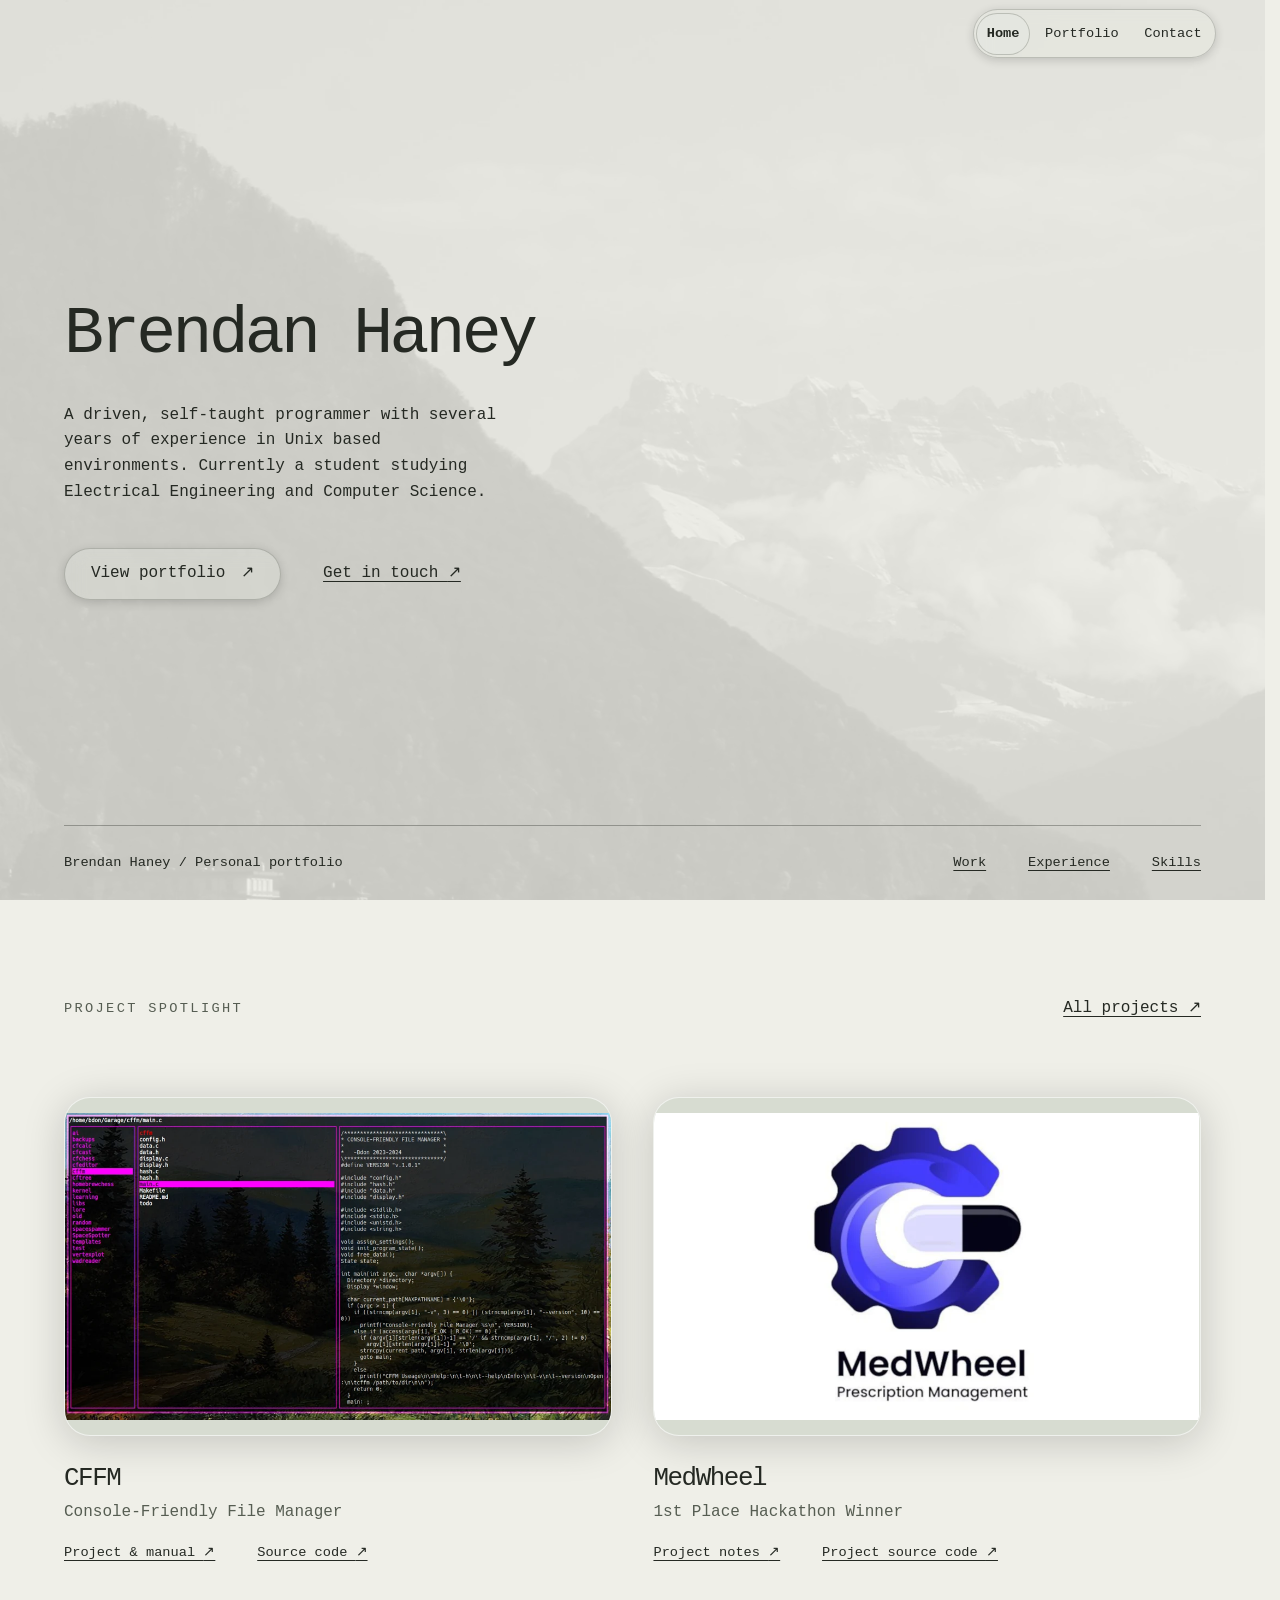
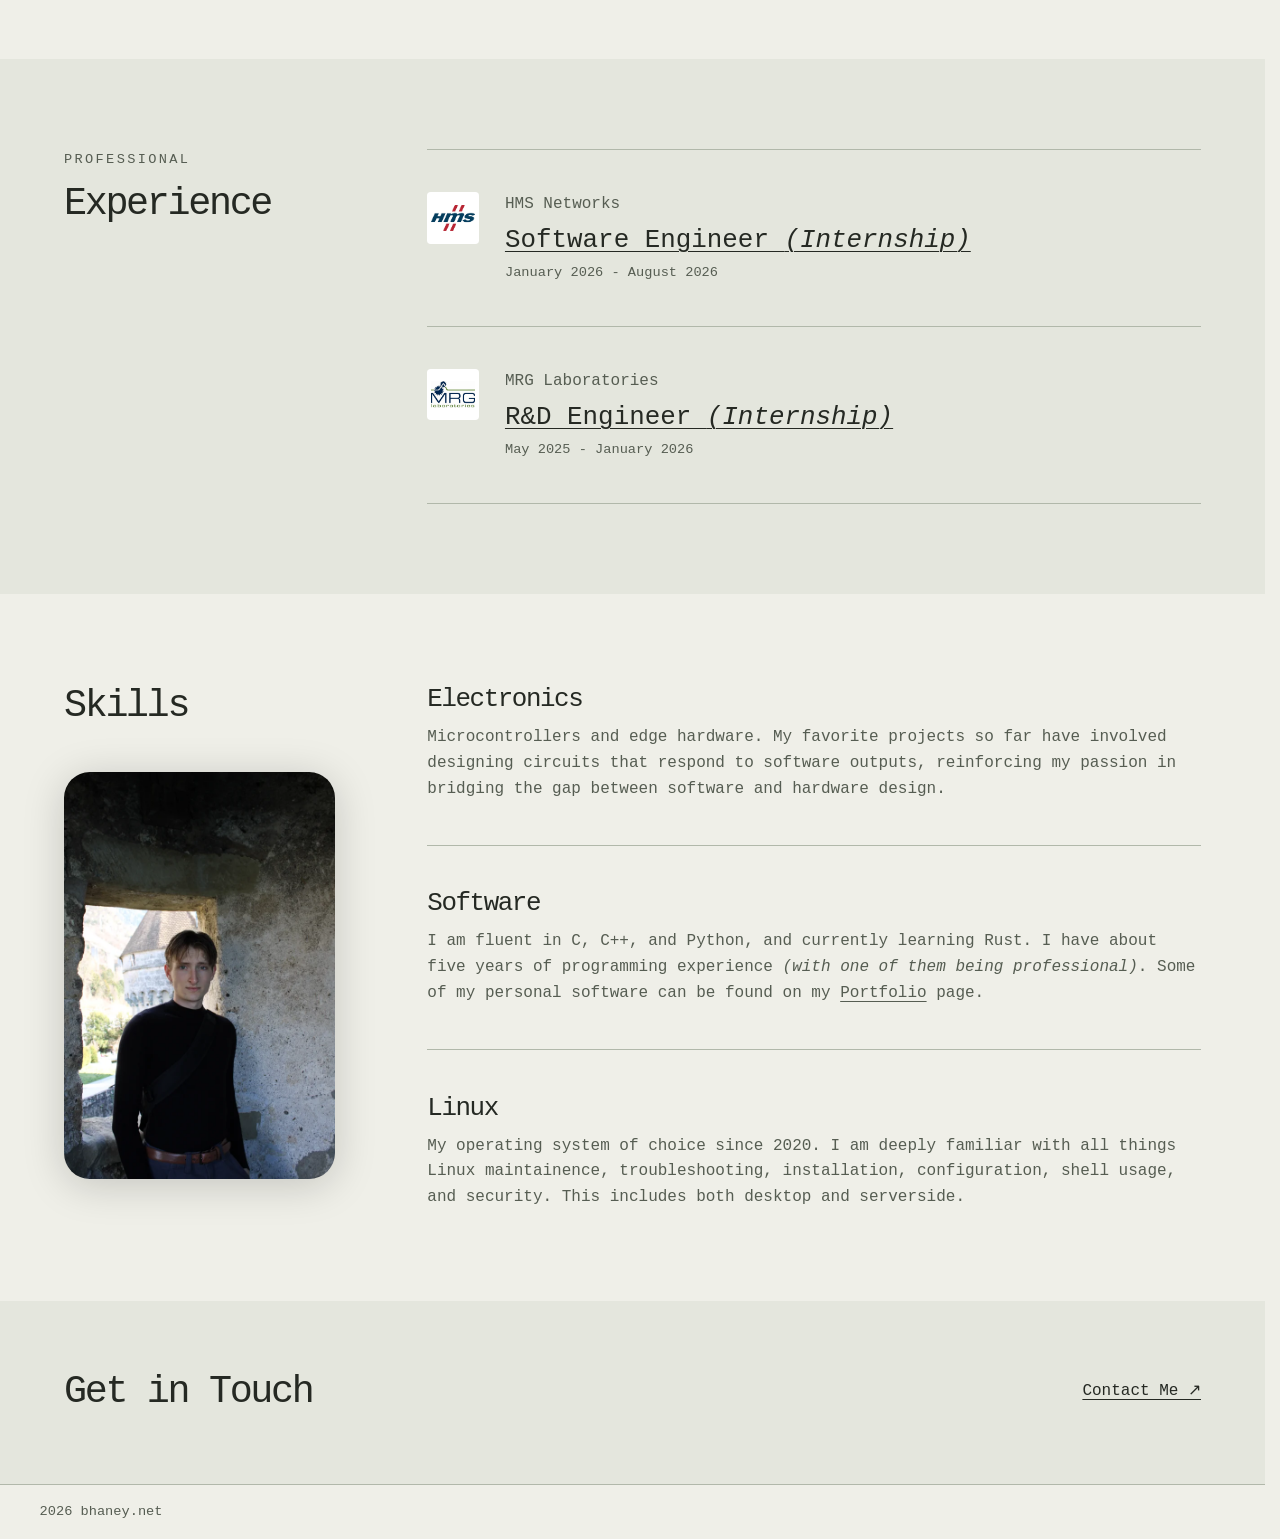
==== commit 2dd41dd1: "Removed Javaslop animations in favor of CSS-only." ====
--- a/index.html
+++ b/index.html
@@ -1,5 +1,5 @@
 <!DOCTYPE html>
-<html lang="en">
+<html lang="en" class="glass">
 
 <head>
     <meta charset="UTF-8">
@@ -7,11 +7,11 @@
     <title>Brendan Haney</title>
     <link rel="stylesheet" href="css/root.css">
     <link rel="stylesheet" href="css/elements.css">
-    <link rel="stylesheet" href="css/animate.css">
+    <link rel="stylesheet" href="css/animate.css?v=css-3">
     <link rel="stylesheet" href="css/glass.css">
-    <link rel="stylesheet" href="css/popup.css">
-    <link rel="stylesheet" href="css/liquid.css">
-    <script src="js/style.js"></script>
+    <link rel="stylesheet" href="css/popup.css?v=css-2">
+    <link rel="stylesheet" href="css/liquid-filters.css">
+    <link rel="stylesheet" href="css/liquid.css?v=svg">
 </head>
 
 <body class="home">
@@ -233,4 +233,4 @@
     </footer>
 </body>
 
-</html>+</html>
--- a/css/popup.css
+++ b/css/popup.css
@@ -26,10 +26,6 @@
 
 .role:hover {
     text-decoration-thickness: var(--border-strong);
-}
-
-html.popup-open {
-    overflow: hidden;
 }
 
 html:has(.popup:modal) {
@@ -54,12 +50,16 @@
     background-color: var(--glass-dark-solid);
     background-image: var(--glass-reflection);
     box-shadow: var(--glass-shadow-raised);
-    opacity: 1;
+    opacity: 0;
     transition: opacity var(--duration-glass) ease;
+    transition: opacity var(--duration-glass) ease,
+        display var(--duration-glass) allow-discrete,
+        overlay var(--duration-glass) allow-discrete;
 }
 
 .popup[open] {
     display: flex;
+    opacity: 1;
 }
 
 .popup:not([open]) {
@@ -72,13 +72,22 @@
 
 .popup::backdrop {
     background: var(--popup-backdrop);
+    opacity: 0;
+    transition: opacity var(--duration-glass) ease;
+    transition: opacity var(--duration-glass) ease,
+        display var(--duration-glass) allow-discrete,
+        overlay var(--duration-glass) allow-discrete;
+}
+
+.popup[open]::backdrop {
     opacity: 1;
-    transition: opacity var(--duration-glass) ease;
-}
-
-.popup.fading,
-.popup.fading::backdrop {
-    opacity: 0;
+}
+
+@starting-style {
+    .popup[open],
+    .popup[open]::backdrop {
+        opacity: 0;
+    }
 }
 
 .popup .toolbar {
@@ -163,11 +172,18 @@
     height: 100%;
     object-fit: contain;
     opacity: 1;
-    transition: opacity var(--duration-glass) ease;
-}
-
-.image-popup .image.loading img {
-    opacity: 0;
+    /* Keep the full-size frame in place while the card fades in first. */
+    animation: popup-image-in var(--duration-glass) ease var(--duration-glass) backwards;
+}
+
+@keyframes popup-image-in {
+    from {
+        opacity: 0;
+    }
+
+    to {
+        opacity: 1;
+    }
 }
 
 .image-popup figure figcaption {
@@ -234,10 +250,6 @@
 }
 
 @media print {
-    html.popup-open {
-        overflow: visible;
-    }
-
     html:has(.popup:modal) {
         overflow: visible;
     }
@@ -248,4 +260,8 @@
         display: none;
         transition: none;
     }
-}+
+    .image-popup .image img {
+        animation: none;
+    }
+}
--- a/css/liquid-filters.css
+++ b/css/liquid-filters.css
@@ -0,0 +1,8 @@
+/* Generated from res/filters/*.svg by tools/embed-glass.py. */
+.glass {
+    --lens-nav: url("data:image/svg+xml,%3Csvg%20xmlns%3D%22http%3A%2F%2Fwww.w3.org%2F2000%2Fsvg%22%3E%3Cdefs%3E%3Cfilter%20id%3D%22lens%22%20filterUnits%3D%22objectBoundingBox%22%20primitiveUnits%3D%22userSpaceOnUse%22%0A%20%20%20%20%20%20x%3D%220%25%22%20y%3D%220%25%22%20width%3D%22100%25%22%20height%3D%22100%25%22%20color-interpolation-filters%3D%22sRGB%22%3E%3CfeImage%20href%3D%22data%3Aimage%2Fpng%3Bbase64%2CiVBORw0KGgoAAAANSUhEUgAAAQAAAAAxCAYAAAA1I3faAAAJc0lEQVR42u2dS4tURxTHT%2FW8MjqQILPKIpDFZCEkC5eRjKggRMiAIihkI%2BgHyCKbQBa9CGSTRb6A4FYQ3LlzoyQfwOwUUcQH4oyMTr%2Fvo3LOvVXddavr3p7pvjM%2B%2BF8oWpJ4T6ep%2F6%2F%2Bpx6nVLPZ1FTjs3qFKOoTxQm3lCiZ8PZag%2B%2Fi0YiF%2F7eP6HdMFOuowW2OdbXE%2BrpWb3w1KwDWLhP1WvzlBvwl41z4IvphQ8cFABBregAYCNgmIIjnWW%2BLrLsV1t%2F19wSAoxf4C3SN8BMj%2FHRc%2FCkcAACAWFPHS9U4BBLjCDJXICBYZj3ePCAAHDtH1GkTDeyInxqrb8SfGvGnNPpExwUAEGtKABjxDz9dCNjGjmDAIOgcZn3e2icAnLxItP2GacP5%2FSBycnxv1E8tBMyXBwAAAMSaDQCpSQVSFwA%2BCNgNDBZYn0us0yOs1xs1AmD9LNEO5%2Fl9HvUjHvUjY%2FdjnX%2BGRv1UAwAAAGLVBYBUlbgBEb%2F5jCQlYDfQZzews8K6vV0DAE6cJmp1%2BKU86g%2Fi4uy%2BO%2BqHhJ8iBQAAEGt2AKgSEHhuYOgEBALsBlqHWL93ZgDAqXV%2BSZdthYg%2F8cSfeqN%2BQPhwAAAAYtXkAAIgcN2AOIACBLj1BALLrOO7UwDgzHG2EY74o8DI7wo%2F8QCgAQAAALFqA4D2AGDFPzYnYCAQORDYYQic%2BWcPAPjpe6LtNlGXxd8X8Tsz%2FbGenPP7EEDHBQAQa3oA%2BOKvmhOInYnBiFufIdBlCGwfZl3%2FuwsA%2FPwD0cu3RO2BEb8Z%2BUX4rvircv4CtdBxAQDEmh0AFanAMA1wIBA7TkAg0F5kXX%2FO%2Br43AQA%2FfsuWoc%2FWITHW3872%2B9afist92ncAAAAAgFj7AwD5Z8pbHqRAKqByF5ClAtx2lljf%2F1UA4MJ3RG847%2B%2FEjvXX4wAI5fy%2B6O0%2F0%2Bi4AABiTR1PeyO9LnECSQACsQMBcQGdedb3Muv8fgkAzq4xJSIz%2Bqfh0b9K%2FMMv6AEBHRcAQKwZAWAEX5UOlEEgcwEN4wIWWOcPAwC49A3RZt%2BM%2Fkb8kTv6u5a%2FAgA%2BBAAAAACx6nEAoVRgbGmQiucHMgBYF9DIXcAmpwKXHngA2PiK6F2cj%2F59XRz9Y0%2F87jZff8nPtykAAACAWPU4gKDO1Ph2YfsZU9EF9FXuAt4xBDaeOgC4%2BjXR8x5RK8lH%2F4EeH%2F2D9t8b6QEAdFzEOhgA6JAD8NMAzwUMVO4CWgyB558RXX1sAHDpS6Itzv07qbH%2FejT5F7viL7H8vgsAANBxEesAAKDCKUHiwED0GzsQyNIAblsLnAa8MAA4v0r0lv9WNzX23wg%2Fdkb%2FhKrzfvcLakwCAgCIVT8AVPmyYBpIB6wLiA0IMgBw6zIA3rILOL9pALDxBdEO%2F62edgBgxR8AQELV6%2F4FGKDjAgCINTMAquYCLBx8jQ7TAHIcgMwDcNthCGxsMwBe%2Ft3UzxgPLSP%2BLP8nx%2F5TceIvoeolPwAAHRexDhAA3upAQafWAVgAkJkH4Nbi9myeAfDkr6Z%2Bxf9V2wLAEb8FQHD2nyZP%2FgEAAABi7S8AQm6gsBRIIy0LBETfAoA2t1ecBqhHfzb1a35Lh1uPckpEuij%2BIVU0AIBY%2BB0%2FeAA424RdCETGBYjOO%2Fzn19zUwz%2Baeovf0iaT%2FxsIBAEAB4BY%2BB0%2FDgcQAoBpmQPgzy0BwIMmA0CIIP%2BCAADEwu%2F4yQPA6F10rx7%2BzgAwROgrAACx8Dt%2B8gAwjl%2Bcv3r0W1NLLiA5wXAOQJUAQAEAiIXf8YMHgC4BgHbmAPjPMvennvza1DIb2DbLA9kqgAqsAig4AMTC7%2FjROAAdWAUwq3yZA%2BAmq3%2Fq5S9NLeuBLQsAkwbEjgsobC%2Bk8u2IAAA6LmIdLAD8bfhJAAJW%2FNk%2BALPcL%2Ft%2BZP9PvhNwO98Z1DMQiGxtMSruKCrsBFTYCYiOi1jvHQA02n4%2FthPQdQFmh6%2BIX3b8ys5f2QGcnwXYzPcGdxsOAMiBgG%2F%2F1YSzAApnAQAAxKoTAO4Zm9KzADoMALuxzwJAzvzI2R85A5SfBnyRnw7qmKIBkVtYkIobC8pOIOE0IDouYu0zAKh8G74LAXfjnrX%2FQweQ5qd%2B5fSvnALO6wE8zs8HyzlhAcDATQMcFxBcCVCoB4COi1jvBQABCLh1O6wLsOIfGABI3Q%2Bp%2FyF1QEYVgZ7mlUKkYkjfVBCxAIhpvNxQVZ0yAAAdF7H2FwAhF%2BCX7YtdAJij%2FlLxSyp%2FSQUweUY1AR%2FktcKkZljfXCrguwAXAlXzAdpzBui4AABizQgAXZL764D9D4z%2BkSn2IzU%2Fpfan1AAtAEAeqRYqVUPFBQwaRReQqJI0QFXXKQMAAADEqscBBCGgS%2By%2FLo7%2BUuVbRn%2Bp%2Bi3Vv%2B1TvBfgfl43PHMBcyMA7AUCoTrm6LgAAGLN7gBCewAmiX9o%2F5N89Jd7P%2BT%2BjyAA5JGbQ%2BQGkZ65XDDkAgoXE9L40h9uBkLHRax64lWt%2B%2Ft1Ov3bu4ajf2JG%2F35%2B85f7jN8NeC%2B%2FQ0zuEstcwJy5ctg4gTQAgcp0AB0XAECsegEQuJfDva17WNA3ze%2F2lNFf7vqUOz%2Fl7s9KAMgjt4jKbaJyq%2BgwFWiYW0fV%2BN3kwclABQAAAIhVGwBKyvEXyvXbWp7mNm9r%2FeWWb7ntW2799p8gAOSR%2B8TlXnG5X3zgOIGxVKBkTsClFjouAIBY0wMguOTnXtDrW38z8mfWn8W%2Fw3n%2FmePh95cCQJ5Td4laDgRiFwKN8bvJy1IBdFwAALFmA0Bwyc%2B1%2F%2BlI%2FLEj%2FhaL%2F9R6%2BfsrASDPiTv8kkNsJQQC8x4EHBdQNSeAjgsAINYMACjJ%2BdPAyJ%2BJX%2B73FPF3WL%2Bnq98%2FEQDyrN9mG7HCL11kazGfpwN2PkA%2BJ80JoOMCAIg1owMoyfmTdJT3i%2B2PRPwD1muLdXt2cvxdAUCekzeIto%2BwrVhiwiw4TiDgBvztwui4AABizQaA4XKfn%2FOnzsjPo36vzzp9w3q9uLv4uwaAfY7dIuoc5mDsBuJ5s0TogCDkBtBxAQDEmh4AScj2W%2BFL41F%2FwKN%2Bp836PLe3%2BHsGgH2O3mTaLLPlWDRuYG7cDdhzA%2Bi4AABiTQkA935OV%2FxJ3iIWfq%2FLerwwXfypAWCftev8BVYMCMwkoQ8BdFwAALGmi%2BeLPxN%2BbITPef7a5dnizwwA%2F1m9xl9uqbhagI4LACDWlABwZvcjzu9Xr9Qb%2F3%2BkwwXOe%2FTJVQAAAABJRU5ErkJggg%3D%3D%22%20preserveAspectRatio%3D%22none%22%20result%3D%22lens-map%22%20%2F%3E%3CfeDisplacementMap%20in%3D%22SourceGraphic%22%20in2%3D%22lens-map%22%20scale%3D%2286.144%22%20xChannelSelector%3D%22R%22%20yChannelSelector%3D%22G%22%20%2F%3E%3CfeColorMatrix%20type%3D%22matrix%22%20values%3D%221%200%200%200%200%200%200%200%200%200%200%200%200%200%200%200%200%200%201%200%22%20result%3D%22r%22%20%2F%3E%3CfeDisplacementMap%20in%3D%22SourceGraphic%22%20in2%3D%22lens-map%22%20scale%3D%2283.808%22%20xChannelSelector%3D%22R%22%20yChannelSelector%3D%22G%22%20%2F%3E%3CfeColorMatrix%20type%3D%22matrix%22%20values%3D%220%200%200%200%200%200%201%200%200%200%200%200%200%200%200%200%200%200%201%200%22%20result%3D%22g%22%20%2F%3E%3CfeDisplacementMap%20in%3D%22SourceGraphic%22%20in2%3D%22lens-map%22%20scale%3D%2281.472%22%20xChannelSelector%3D%22R%22%20yChannelSelector%3D%22G%22%20%2F%3E%3CfeColorMatrix%20type%3D%22matrix%22%20values%3D%220%200%200%200%200%200%200%200%200%200%200%200%201%200%200%200%200%200%201%200%22%20result%3D%22b%22%20%2F%3E%3CfeBlend%20in%3D%22r%22%20in2%3D%22g%22%20mode%3D%22screen%22%20result%3D%22rg%22%20%2F%3E%3CfeBlend%20in%3D%22rg%22%20in2%3D%22b%22%20mode%3D%22screen%22%20%2F%3E%3C%2Ffilter%3E%3C%2Fdefs%3E%3C%2Fsvg%3E#lens");
+    --lens-nav-pressed: url("data:image/svg+xml,%3Csvg%20xmlns%3D%22http%3A%2F%2Fwww.w3.org%2F2000%2Fsvg%22%3E%3Cdefs%3E%3Cfilter%20id%3D%22lens%22%20filterUnits%3D%22objectBoundingBox%22%20primitiveUnits%3D%22userSpaceOnUse%22%0A%20%20%20%20%20%20x%3D%220%25%22%20y%3D%220%25%22%20width%3D%22100%25%22%20height%3D%22100%25%22%20color-interpolation-filters%3D%22sRGB%22%3E%3CfeImage%20href%3D%22data%3Aimage%2Fpng%3Bbase64%2CiVBORw0KGgoAAAANSUhEUgAAAQAAAAAxCAYAAAA1I3faAAAJc0lEQVR42u2dS4tURxTHT%2FW8MjqQILPKIpDFZCEkC5eRjKggRMiAIihkI%2BgHyCKbQBa9CGSTRb6A4FYQ3LlzoyQfwOwUUcQH4oyMTr%2Fvo3LOvVXddavr3p7pvjM%2B%2BF8oWpJ4T6ep%2F6%2F%2Bpx6nVLPZ1FTjs3qFKOoTxQm3lCiZ8PZag%2B%2Fi0YiF%2F7eP6HdMFOuowW2OdbXE%2BrpWb3w1KwDWLhP1WvzlBvwl41z4IvphQ8cFABBregAYCNgmIIjnWW%2BLrLsV1t%2F19wSAoxf4C3SN8BMj%2FHRc%2FCkcAACAWFPHS9U4BBLjCDJXICBYZj3ePCAAHDtH1GkTDeyInxqrb8SfGvGnNPpExwUAEGtKABjxDz9dCNjGjmDAIOgcZn3e2icAnLxItP2GacP5%2FSBycnxv1E8tBMyXBwAAAMSaDQCpSQVSFwA%2BCNgNDBZYn0us0yOs1xs1AmD9LNEO5%2Fl9HvUjHvUjY%2FdjnX%2BGRv1UAwAAAGLVBYBUlbgBEb%2F5jCQlYDfQZzews8K6vV0DAE6cJmp1%2BKU86g%2Fi4uy%2BO%2BqHhJ8iBQAAEGt2AKgSEHhuYOgEBALsBlqHWL93ZgDAqXV%2BSZdthYg%2F8cSfeqN%2BQPhwAAAAYtXkAAIgcN2AOIACBLj1BALLrOO7UwDgzHG2EY74o8DI7wo%2F8QCgAQAAALFqA4D2AGDFPzYnYCAQORDYYQic%2BWcPAPjpe6LtNlGXxd8X8Tsz%2FbGenPP7EEDHBQAQa3oA%2BOKvmhOInYnBiFufIdBlCGwfZl3%2FuwsA%2FPwD0cu3RO2BEb8Z%2BUX4rvircv4CtdBxAQDEmh0AFanAMA1wIBA7TkAg0F5kXX%2FO%2Br43AQA%2FfsuWoc%2FWITHW3872%2B9afist92ncAAAAAgFj7AwD5Z8pbHqRAKqByF5ClAtx2lljf%2F1UA4MJ3RG847%2B%2FEjvXX4wAI5fy%2B6O0%2F0%2Bi4AABiTR1PeyO9LnECSQACsQMBcQGdedb3Muv8fgkAzq4xJSIz%2Bqfh0b9K%2FMMv6AEBHRcAQKwZAWAEX5UOlEEgcwEN4wIWWOcPAwC49A3RZt%2BM%2Fkb8kTv6u5a%2FAgA%2BBAAAAACx6nEAoVRgbGmQiucHMgBYF9DIXcAmpwKXHngA2PiK6F2cj%2F59XRz9Y0%2F87jZff8nPtykAAACAWPU4gKDO1Ph2YfsZU9EF9FXuAt4xBDaeOgC4%2BjXR8x5RK8lH%2F4EeH%2F2D9t8b6QEAdFzEOhgA6JAD8NMAzwUMVO4CWgyB558RXX1sAHDpS6Itzv07qbH%2FejT5F7viL7H8vgsAANBxEesAAKDCKUHiwED0GzsQyNIAblsLnAa8MAA4v0r0lv9WNzX23wg%2Fdkb%2FhKrzfvcLakwCAgCIVT8AVPmyYBpIB6wLiA0IMgBw6zIA3rILOL9pALDxBdEO%2F62edgBgxR8AQELV6%2F4FGKDjAgCINTMAquYCLBx8jQ7TAHIcgMwDcNthCGxsMwBe%2Ft3UzxgPLSP%2BLP8nx%2F5TceIvoeolPwAAHRexDhAA3upAQafWAVgAkJkH4Nbi9myeAfDkr6Z%2Bxf9V2wLAEb8FQHD2nyZP%2FgEAAABi7S8AQm6gsBRIIy0LBETfAoA2t1ecBqhHfzb1a35Lh1uPckpEuij%2BIVU0AIBY%2BB0%2FeAA424RdCETGBYjOO%2Fzn19zUwz%2Baeovf0iaT%2FxsIBAEAB4BY%2BB0%2FDgcQAoBpmQPgzy0BwIMmA0CIIP%2BCAADEwu%2F4yQPA6F10rx7%2BzgAwROgrAACx8Dt%2B8gAwjl%2Bcv3r0W1NLLiA5wXAOQJUAQAEAiIXf8YMHgC4BgHbmAPjPMvennvza1DIb2DbLA9kqgAqsAig4AMTC7%2FjROAAdWAUwq3yZA%2BAmq3%2Fq5S9NLeuBLQsAkwbEjgsobC%2Bk8u2IAAA6LmIdLAD8bfhJAAJW%2FNk%2BALPcL%2Ft%2BZP9PvhNwO98Z1DMQiGxtMSruKCrsBFTYCYiOi1jvHQA02n4%2FthPQdQFmh6%2BIX3b8ys5f2QGcnwXYzPcGdxsOAMiBgG%2F%2F1YSzAApnAQAAxKoTAO4Zm9KzADoMALuxzwJAzvzI2R85A5SfBnyRnw7qmKIBkVtYkIobC8pOIOE0IDouYu0zAKh8G74LAXfjnrX%2FQweQ5qd%2B5fSvnALO6wE8zs8HyzlhAcDATQMcFxBcCVCoB4COi1jvBQABCLh1O6wLsOIfGABI3Q%2Bp%2FyF1QEYVgZ7mlUKkYkjfVBCxAIhpvNxQVZ0yAAAdF7H2FwAhF%2BCX7YtdAJij%2FlLxSyp%2FSQUweUY1AR%2FktcKkZljfXCrguwAXAlXzAdpzBui4AABizQgAXZL764D9D4z%2BkSn2IzU%2Fpfan1AAtAEAeqRYqVUPFBQwaRReQqJI0QFXXKQMAAADEqscBBCGgS%2By%2FLo7%2BUuVbRn%2Bp%2Bi3Vv%2B1TvBfgfl43PHMBcyMA7AUCoTrm6LgAAGLN7gBCewAmiX9o%2F5N89Jd7P%2BT%2BjyAA5JGbQ%2BQGkZ65XDDkAgoXE9L40h9uBkLHRax64lWt%2B%2Ft1Ov3bu4ajf2JG%2F35%2B85f7jN8NeC%2B%2FQ0zuEstcwJy5ctg4gTQAgcp0AB0XAECsegEQuJfDva17WNA3ze%2F2lNFf7vqUOz%2Fl7s9KAMgjt4jKbaJyq%2BgwFWiYW0fV%2BN3kwclABQAAAIhVGwBKyvEXyvXbWp7mNm9r%2FeWWb7ntW2799p8gAOSR%2B8TlXnG5X3zgOIGxVKBkTsClFjouAIBY0wMguOTnXtDrW38z8mfWn8W%2Fw3n%2FmePh95cCQJ5Td4laDgRiFwKN8bvJy1IBdFwAALFmA0Bwyc%2B1%2F%2BlI%2FLEj%2FhaL%2F9R6%2BfsrASDPiTv8kkNsJQQC8x4EHBdQNSeAjgsAINYMACjJ%2BdPAyJ%2BJX%2B73FPF3WL%2Bnq98%2FEQDyrN9mG7HCL11kazGfpwN2PkA%2BJ80JoOMCAIg1owMoyfmTdJT3i%2B2PRPwD1muLdXt2cvxdAUCekzeIto%2BwrVhiwiw4TiDgBvztwui4AABizQaA4XKfn%2FOnzsjPo36vzzp9w3q9uLv4uwaAfY7dIuoc5mDsBuJ5s0TogCDkBtBxAQDEmh4AScj2W%2BFL41F%2FwKN%2Bp836PLe3%2BHsGgH2O3mTaLLPlWDRuYG7cDdhzA%2Bi4AABiTQkA935OV%2FxJ3iIWfq%2FLerwwXfypAWCftev8BVYMCMwkoQ8BdFwAALGmi%2BeLPxN%2BbITPef7a5dnizwwA%2F1m9xl9uqbhagI4LACDWlABwZvcjzu9Xr9Qb%2F3%2BkwwXOe%2FTJVQAAAABJRU5ErkJggg%3D%3D%22%20preserveAspectRatio%3D%22none%22%20result%3D%22lens-map%22%20%2F%3E%3CfeDisplacementMap%20in%3D%22SourceGraphic%22%20in2%3D%22lens-map%22%20scale%3D%2296.201%22%20xChannelSelector%3D%22R%22%20yChannelSelector%3D%22G%22%20%2F%3E%3CfeColorMatrix%20type%3D%22matrix%22%20values%3D%221%200%200%200%200%200%200%200%200%200%200%200%200%200%200%200%200%200%201%200%22%20result%3D%22r%22%20%2F%3E%3CfeDisplacementMap%20in%3D%22SourceGraphic%22%20in2%3D%22lens-map%22%20scale%3D%2293.865%22%20xChannelSelector%3D%22R%22%20yChannelSelector%3D%22G%22%20%2F%3E%3CfeColorMatrix%20type%3D%22matrix%22%20values%3D%220%200%200%200%200%200%201%200%200%200%200%200%200%200%200%200%200%200%201%200%22%20result%3D%22g%22%20%2F%3E%3CfeDisplacementMap%20in%3D%22SourceGraphic%22%20in2%3D%22lens-map%22%20scale%3D%2291.529%22%20xChannelSelector%3D%22R%22%20yChannelSelector%3D%22G%22%20%2F%3E%3CfeColorMatrix%20type%3D%22matrix%22%20values%3D%220%200%200%200%200%200%200%200%200%200%200%200%201%200%200%200%200%200%201%200%22%20result%3D%22b%22%20%2F%3E%3CfeBlend%20in%3D%22r%22%20in2%3D%22g%22%20mode%3D%22screen%22%20result%3D%22rg%22%20%2F%3E%3CfeBlend%20in%3D%22rg%22%20in2%3D%22b%22%20mode%3D%22screen%22%20%2F%3E%3C%2Ffilter%3E%3C%2Fdefs%3E%3C%2Fsvg%3E#lens");
+    --lens-pill: url("data:image/svg+xml,%3Csvg%20xmlns%3D%22http%3A%2F%2Fwww.w3.org%2F2000%2Fsvg%22%3E%3Cdefs%3E%3Cfilter%20id%3D%22lens%22%20filterUnits%3D%22objectBoundingBox%22%20primitiveUnits%3D%22userSpaceOnUse%22%0A%20%20%20%20%20%20x%3D%220%25%22%20y%3D%220%25%22%20width%3D%22100%25%22%20height%3D%22100%25%22%20color-interpolation-filters%3D%22sRGB%22%3E%3CfeImage%20href%3D%22data%3Aimage%2Fpng%3Bbase64%2CiVBORw0KGgoAAAANSUhEUgAAAOAAAAA0CAYAAACTgjTYAAAJoElEQVR42u3dz4sURxQH8Fezq0YRYhC85JBLggEJAW8JWUQRPLgQBYWFlZwVIZcccgiEIZBDDrnkYv4BQfDq0UtQzFlyERR0EYOsu66yM9M90z8q73VVTddUV%2FXM6mjo3tfQrBvc7on0Z7%2BvqrqqRLfblTDn48gVgFEEkKZ4ZgAZ3iGf07Xn%2FmF34b3433H6Qc9rJvD5XcBzEZ%2Fn%2FfhcX5v%2F5xXzAHj0MkD0CiAZ4onoMkSX5gpegY8BMsAGAsyFQlhA7OBXxJggxmQfPu%2BH8Ln%2F838GeGwFIB7gb4eRTrtc4bPhFX%2Be4z8MPzj8%2F%2FY%2B7kXXyXQK2hAJIWEsUnEvPv8H0MGN9wzw%2BEX8DdADGI7KMrPAl1vodOrlDJABNhgg4TPl6BhjRyPU5ekQIUYH0cXNdwzw5CrA1ibeEEvNUaLhZQqem3qm7Mx0nDNABtg0gPbzmwtPGhqEeI72oAssTbcOo5Pr7wDg0jJAT6feyMCjr3Iy%2BezUMwgZIANsKsAxPicNx0loylJCuKDSsIdpuHRrjgCXTgP0I7x4ojpZqNw0JedER4uNkAEywBYBNH82%2BCpJqE%2FqpBliGvb3o5vbcwB44gReLNb4MnUSPEq%2BPC87WXKr7LThMUAG2HiALkRRpmIB0iQhAVxQZ4HwA%2FTz11sAPPWNSr44reLztvcsgJIBMsAWAZRuCeppF7oI40WVhKfuvgHAM18DbBO%2BRLX5kkDZOdHWc8pPyQAZYAsASqcMtZMwA385mnRUmzDGJNxGhGfu7QDgt18BbA0AIoNPDzOk1hBD5is5A6UnA2SATQU4tRR1AeokTHUSEsIIEW4dQFd%2FzwDwuyWAf19jdI6wjs10j2cAny%2F9JPi%2FZ4AMsNEAhf97bwpaCIueUTz7e9HVh%2BjrzhSAZ7%2FAyER8UVriS2bEN049yQnIANuXgFKEk9CHMLEQRtge3EaEZ%2F%2BpAbjyJcAGtvsGWHoO8cqjPJB%2BMNnxMhHTnuRjgAyw6QAryaf%2FW%2BaUo94UxHOI5wBL0Q1sD67cDwBc%2FgyVIr44U%2FgSjS%2BVk8MNdWN9bgcMA2SArQEoPO1CzxihGZ5I9ZlohDEm4TYiXH7oAXjpc4B1Sr9Mt%2F1kmX4pBErPEEBPGcoAGWDTAIbKzxBAtxQlN%2BMUFKotOMBzHVPw0gMH4PlPAF7jT0Qm%2FWQ1%2FbLAcEOo15MBMsDWAIRAr6hneCLzpaBQKRghwNfYHjy%2FZgG8%2BinAkwFAD38q1qXnGCA4bT9wSlDzoaQfHgNkgE0H6HumCZuLMXPKUTsFE12Kxnj2EOGTAwBXH2mAqx9j4zDR5afU5Wcg%2FbIdlp4MkAG2CuCUUjSDcAoWZahQZegGtgVXn2mAF46o8nOQK3yJPsfpF0i%2BIEIGyABbCNCbhG4ZaiXhGCDoBNQIBx1Vhl5Y1wDPfQSwjT8RGYDglJ%2Fg6XyB%2BtfOGCADbD1AEfAgSjMTZSgogBEC3Mbz3BYC3PijK9fwb%2FTwJ2NZJmCqL5DWlJ45cAIyQE7AvKYUTTVGk4IEMMazhwDXMAXF09%2B78jn%2Bjb7UAK30c0vQCYhOey%2Bv%2BcAMkAG2CWBlpoTw%2B5hIQI2RfBHAPp7PsS0oHv%2FWlS9yBXAIZQlq1Ho7YEIfhAEywN0I0Pne7YgxjkwJSs4I4AtMQfHo167cxCsMQCVgov%2FiGJ99QQiP%2BzFABrgbAcpA%2By93%2FKRQ2qIEJG%2Bb%2BFU8%2FKUrX%2BJV%2BqBkTgUIDJABMsC6tuA0gEUC4vmyAPgzAhQMkAHyvd47QEkl6E9YgupIjMUMAAUDZIAMMAhQzlCC6iYfNf3E4x%2B7khqDfd04HAlPJ4zgThgGyAB33AkjPZ0wurOTOj2p81M8%2FaErqTu0r8cnimEIq%2Bs0EzXDEIIBMkAGaA%2FHVYYhrCG9VA%2FzUQISQBr%[base64]%2F9oGqCakPtITRCkiYKxXlQ0EU4ZKvwTD%2BvWy2CADLB1ACG8%2Brs7aX2i%2FJRqojtNeKeJ7zQBnibCl0tSrKkylKbMj2yAnhT0rhIMvCQFA2wnwNolKTzLs%2FjSryg%2Fc7XkC5WftAQMHeWiTA%2FUYjEDvZDoSC8mY6egu03TTkpRBsgAGw1QztD%2Bc1YONOmX6nm2tNgZlZ%2B0%2BBktgjYBkA5aLo2WTYtNCnaqKZg75agXoOBlCRlg8wFWkk%2FWA7RXDpxIP73GLi33Sct%2B0vKf5phcmPe%2BWjiUFhAd6rUMTQraC466K0D5puczQAbYOoBQXYbFt1D1uP1n0i9XC13Tgte08DUtgO0FSActnU1LaNNS2iO9IX3iAnRLURGeoMgAGWBrlqYPrYnklJ7mTAzATG31QFs%2B0NYP9lHdnOWO2kSCNpMYLpQI0xkRypok5AeHATYWYGDzoRC%2B1MJHbT%2Fa7Ig2PaLNj2oB0kHbKNF2SrSt0khvNhhCmNckIQNkgG1KQF%2Fy5TX4Er27GG3zR9v90bZ%2F7hHeoPOe2lgwNgh1e5A2IJypFBW8QScDbD5A72tndemnNzRKdPrRBre00S1teOs76reovqu22KWtds22u5mVhLmThHYHDW9RzQDbAtBFmDnJl1vJl%2BXldu60tTtt8U5bvYeOWoB00CbztNk8bTrvIsw7k8MT00pRfnAYYFMBVkpPe8X4vIpviMnXj9HPifr7TAVIx9JtlYQFwkXdHvSUo9PGCPnBYYCNBOgZ6%2FOVnUXpmWp8mHxLp6ffZyaABcJbAL2DePG9umeUknBBl6MdB5%2FnjRkGyACbDDBzS1ADj77STtK6w2U4Qic99LI8231mBkjHyesAW4fxJvvwZnsUwnTB0zEjqisEM0AG2ESA9orwmS%2F5DD7aVXqIPjbRyers99kRQHMcvwkQ6TRMFzXEzmQSumnIABlg0wC6qTeRfAZfqlIvwtQ7fnHn93kjgOY4dgMgPoD6DcSOKkvdNGSADLCpACupl2l8CG%2BE8OIBOlh58%2Fu8FUBzHP0TfwMcwgboPtVJk5lEdMpRfnAYYFPu5Q6wEzrCR50sCZaa0St87i%2B%2F%2FX3mAtA9jlzD3w77y%2FI0Y4AMsIEAC3i6zBxF%2BFxfmf%2Fn%2FQ%2FGoArrtp22uAAAAABJRU5ErkJggg%3D%3D%22%20preserveAspectRatio%3D%22none%22%20result%3D%22lens-map%22%20%2F%3E%3CfeDisplacementMap%20in%3D%22SourceGraphic%22%20in2%3D%22lens-map%22%20scale%3D%2285.376%22%20xChannelSelector%3D%22R%22%20yChannelSelector%3D%22G%22%20%2F%3E%3CfeColorMatrix%20type%3D%22matrix%22%20values%3D%221%200%200%200%200%200%200%200%200%200%200%200%200%200%200%200%200%200%201%200%22%20result%3D%22r%22%20%2F%3E%3CfeDisplacementMap%20in%3D%22SourceGraphic%22%20in2%3D%22lens-map%22%20scale%3D%2283.040%22%20xChannelSelector%3D%22R%22%20yChannelSelector%3D%22G%22%20%2F%3E%3CfeColorMatrix%20type%3D%22matrix%22%20values%3D%220%200%200%200%200%200%201%200%200%200%200%200%200%200%200%200%200%200%201%200%22%20result%3D%22g%22%20%2F%3E%3CfeDisplacementMap%20in%3D%22SourceGraphic%22%20in2%3D%22lens-map%22%20scale%3D%2280.704%22%20xChannelSelector%3D%22R%22%20yChannelSelector%3D%22G%22%20%2F%3E%3CfeColorMatrix%20type%3D%22matrix%22%20values%3D%220%200%200%200%200%200%200%200%200%200%200%200%201%200%200%200%200%200%201%200%22%20result%3D%22b%22%20%2F%3E%3CfeBlend%20in%3D%22r%22%20in2%3D%22g%22%20mode%3D%22screen%22%20result%3D%22rg%22%20%2F%3E%3CfeBlend%20in%3D%22rg%22%20in2%3D%22b%22%20mode%3D%22screen%22%20%2F%3E%3C%2Ffilter%3E%3C%2Fdefs%3E%3C%2Fsvg%3E#lens");
+    --lens-pill-pressed: url("data:image/svg+xml,%3Csvg%20xmlns%3D%22http%3A%2F%2Fwww.w3.org%2F2000%2Fsvg%22%3E%3Cdefs%3E%3Cfilter%20id%3D%22lens%22%20filterUnits%3D%22objectBoundingBox%22%20primitiveUnits%3D%22userSpaceOnUse%22%0A%20%20%20%20%20%20x%3D%220%25%22%20y%3D%220%25%22%20width%3D%22100%25%22%20height%3D%22100%25%22%20color-interpolation-filters%3D%22sRGB%22%3E%3CfeImage%20href%3D%22data%3Aimage%2Fpng%3Bbase64%2CiVBORw0KGgoAAAANSUhEUgAAAOAAAAA0CAYAAACTgjTYAAAJoElEQVR42u3dz4sURxQH8Fezq0YRYhC85JBLggEJAW8JWUQRPLgQBYWFlZwVIZcccgiEIZBDDrnkYv4BQfDq0UtQzFlyERR0EYOsu66yM9M90z8q73VVTddUV%2FXM6mjo3tfQrBvc7on0Z7%2BvqrqqRLfblTDn48gVgFEEkKZ4ZgAZ3iGf07Xn%2FmF34b3433H6Qc9rJvD5XcBzEZ%2Fn%2FfhcX5v%2F5xXzAHj0MkD0CiAZ4onoMkSX5gpegY8BMsAGAsyFQlhA7OBXxJggxmQfPu%2BH8Ln%2F838GeGwFIB7gb4eRTrtc4bPhFX%2Be4z8MPzj8%2F%2FY%2B7kXXyXQK2hAJIWEsUnEvPv8H0MGN9wzw%2BEX8DdADGI7KMrPAl1vodOrlDJABNhgg4TPl6BhjRyPU5ekQIUYH0cXNdwzw5CrA1ibeEEvNUaLhZQqem3qm7Mx0nDNABtg0gPbzmwtPGhqEeI72oAssTbcOo5Pr7wDg0jJAT6feyMCjr3Iy%2BezUMwgZIANsKsAxPicNx0loylJCuKDSsIdpuHRrjgCXTgP0I7x4ojpZqNw0JedER4uNkAEywBYBNH82%2BCpJqE%2FqpBliGvb3o5vbcwB44gReLNb4MnUSPEq%2BPC87WXKr7LThMUAG2HiALkRRpmIB0iQhAVxQZ4HwA%2FTz11sAPPWNSr44reLztvcsgJIBMsAWAZRuCeppF7oI40WVhKfuvgHAM18DbBO%2BRLX5kkDZOdHWc8pPyQAZYAsASqcMtZMwA385mnRUmzDGJNxGhGfu7QDgt18BbA0AIoNPDzOk1hBD5is5A6UnA2SATQU4tRR1AeokTHUSEsIIEW4dQFd%2FzwDwuyWAf19jdI6wjs10j2cAny%2F9JPi%2FZ4AMsNEAhf97bwpaCIueUTz7e9HVh%2BjrzhSAZ7%2FAyER8UVriS2bEN049yQnIANuXgFKEk9CHMLEQRtge3EaEZ%2F%2BpAbjyJcAGtvsGWHoO8cqjPJB%2BMNnxMhHTnuRjgAyw6QAryaf%2FW%2BaUo94UxHOI5wBL0Q1sD67cDwBc%2FgyVIr44U%2FgSjS%2BVk8MNdWN9bgcMA2SArQEoPO1CzxihGZ5I9ZlohDEm4TYiXH7oAXjpc4B1Sr9Mt%2F1kmX4pBErPEEBPGcoAGWDTAIbKzxBAtxQlN%2BMUFKotOMBzHVPw0gMH4PlPAF7jT0Qm%2FWQ1%2FbLAcEOo15MBMsDWAIRAr6hneCLzpaBQKRghwNfYHjy%2FZgG8%2BinAkwFAD38q1qXnGCA4bT9wSlDzoaQfHgNkgE0H6HumCZuLMXPKUTsFE12Kxnj2EOGTAwBXH2mAqx9j4zDR5afU5Wcg%2FbIdlp4MkAG2CuCUUjSDcAoWZahQZegGtgVXn2mAF46o8nOQK3yJPsfpF0i%2BIEIGyABbCNCbhG4ZaiXhGCDoBNQIBx1Vhl5Y1wDPfQSwjT8RGYDglJ%2Fg6XyB%2BtfOGCADbD1AEfAgSjMTZSgogBEC3Mbz3BYC3PijK9fwb%2FTwJ2NZJmCqL5DWlJ45cAIyQE7AvKYUTTVGk4IEMMazhwDXMAXF09%2B78jn%2Bjb7UAK30c0vQCYhOey%2Bv%2BcAMkAG2CWBlpoTw%2B5hIQI2RfBHAPp7PsS0oHv%2FWlS9yBXAIZQlq1Ho7YEIfhAEywN0I0Pne7YgxjkwJSs4I4AtMQfHo167cxCsMQCVgov%2FiGJ99QQiP%2BzFABrgbAcpA%2By93%2FKRQ2qIEJG%2Bb%2BFU8%2FKUrX%2BJV%2BqBkTgUIDJABMsC6tuA0gEUC4vmyAPgzAhQMkAHyvd47QEkl6E9YgupIjMUMAAUDZIAMMAhQzlCC6iYfNf3E4x%2B7khqDfd04HAlPJ4zgThgGyAB33AkjPZ0wurOTOj2p81M8%2FaErqTu0r8cnimEIq%2Bs0EzXDEIIBMkAGaA%2FHVYYhrCG9VA%2FzUQISQBr%[base64]%2F9oGqCakPtITRCkiYKxXlQ0EU4ZKvwTD%2BvWy2CADLB1ACG8%2Brs7aX2i%2FJRqojtNeKeJ7zQBnibCl0tSrKkylKbMj2yAnhT0rhIMvCQFA2wnwNolKTzLs%2FjSryg%2Fc7XkC5WftAQMHeWiTA%2FUYjEDvZDoSC8mY6egu03TTkpRBsgAGw1QztD%2Bc1YONOmX6nm2tNgZlZ%2B0%2BBktgjYBkA5aLo2WTYtNCnaqKZg75agXoOBlCRlg8wFWkk%2FWA7RXDpxIP73GLi33Sct%2B0vKf5phcmPe%2BWjiUFhAd6rUMTQraC466K0D5puczQAbYOoBQXYbFt1D1uP1n0i9XC13Tgte08DUtgO0FSActnU1LaNNS2iO9IX3iAnRLURGeoMgAGWBrlqYPrYnklJ7mTAzATG31QFs%2B0NYP9lHdnOWO2kSCNpMYLpQI0xkRypok5AeHATYWYGDzoRC%2B1MJHbT%2Fa7Ig2PaLNj2oB0kHbKNF2SrSt0khvNhhCmNckIQNkgG1KQF%2Fy5TX4Er27GG3zR9v90bZ%2F7hHeoPOe2lgwNgh1e5A2IJypFBW8QScDbD5A72tndemnNzRKdPrRBre00S1teOs76reovqu22KWtds22u5mVhLmThHYHDW9RzQDbAtBFmDnJl1vJl%2BXldu60tTtt8U5bvYeOWoB00CbztNk8bTrvIsw7k8MT00pRfnAYYFMBVkpPe8X4vIpviMnXj9HPifr7TAVIx9JtlYQFwkXdHvSUo9PGCPnBYYCNBOgZ6%2FOVnUXpmWp8mHxLp6ffZyaABcJbAL2DePG9umeUknBBl6MdB5%2FnjRkGyACbDDBzS1ADj77STtK6w2U4Qic99LI8231mBkjHyesAW4fxJvvwZnsUwnTB0zEjqisEM0AG2ESA9orwmS%2F5DD7aVXqIPjbRyers99kRQHMcvwkQ6TRMFzXEzmQSumnIABlg0wC6qTeRfAZfqlIvwtQ7fnHn93kjgOY4dgMgPoD6DcSOKkvdNGSADLCpACupl2l8CG%2BE8OIBOlh58%2Fu8FUBzHP0TfwMcwgboPtVJk5lEdMpRfnAYYFPu5Q6wEzrCR50sCZaa0St87i%2B%2F%2FX3mAtA9jlzD3w77y%2FI0Y4AMsIEAC3i6zBxF%2BFxfmf%2Fn%2FQ%2FGoArrtp22uAAAAABJRU5ErkJggg%3D%3D%22%20preserveAspectRatio%3D%22none%22%20result%3D%22lens-map%22%20%2F%3E%3CfeDisplacementMap%20in%3D%22SourceGraphic%22%20in2%3D%22lens-map%22%20scale%3D%2295.341%22%20xChannelSelector%3D%22R%22%20yChannelSelector%3D%22G%22%20%2F%3E%3CfeColorMatrix%20type%3D%22matrix%22%20values%3D%221%200%200%200%200%200%200%200%200%200%200%200%200%200%200%200%200%200%201%200%22%20result%3D%22r%22%20%2F%3E%3CfeDisplacementMap%20in%3D%22SourceGraphic%22%20in2%3D%22lens-map%22%20scale%3D%2293.005%22%20xChannelSelector%3D%22R%22%20yChannelSelector%3D%22G%22%20%2F%3E%3CfeColorMatrix%20type%3D%22matrix%22%20values%3D%220%200%200%200%200%200%201%200%200%200%200%200%200%200%200%200%200%200%201%200%22%20result%3D%22g%22%20%2F%3E%3CfeDisplacementMap%20in%3D%22SourceGraphic%22%20in2%3D%22lens-map%22%20scale%3D%2290.669%22%20xChannelSelector%3D%22R%22%20yChannelSelector%3D%22G%22%20%2F%3E%3CfeColorMatrix%20type%3D%22matrix%22%20values%3D%220%200%200%200%200%200%200%200%200%200%200%200%201%200%200%200%200%200%201%200%22%20result%3D%22b%22%20%2F%3E%3CfeBlend%20in%3D%22r%22%20in2%3D%22g%22%20mode%3D%22screen%22%20result%3D%22rg%22%20%2F%3E%3CfeBlend%20in%3D%22rg%22%20in2%3D%22b%22%20mode%3D%22screen%22%20%2F%3E%3C%2Ffilter%3E%3C%2Fdefs%3E%3C%2Fsvg%3E#lens");
+    --lens-card: url("data:image/svg+xml,%3Csvg%20xmlns%3D%22http%3A%2F%2Fwww.w3.org%2F2000%2Fsvg%22%3E%3Cdefs%3E%3Cfilter%20id%3D%22lens%22%20filterUnits%3D%22objectBoundingBox%22%20primitiveUnits%3D%22userSpaceOnUse%22%0A%20%20%20%20%20%20x%3D%220%25%22%20y%3D%220%25%22%20width%3D%22100%25%22%20height%3D%22100%25%22%20color-interpolation-filters%3D%22sRGB%22%3E%3CfeImage%20href%3D%22data%3Aimage%2Fpng%3Bbase64%2CiVBORw0KGgoAAAANSUhEUgAAAgAAAAFWCAYAAAAfRyWNAAASYUlEQVR42u3du29cZRrA4ffYcbgJRE0DHRIFBeISFIoUFK5SUUARiWa7bbbYYu%2Bz92KLbbbbhpKCP4GSBoEoFoGUjkgkRRRFjh3bM3Nm5ux7PN94jicDcXajcTI8I40MvjzhPd%2BRvt85Mw5Vr9dr4gEfL34YMdiPqOuI0SSf8fAeTTz8B5PJNDeTuU5mu%2B%2BONnIf3sr9%2BJnclz96cKM6bQC8%2Bn7EwW7EcJh%2F4Lhs%2FPnMf4xxYyGZTAHAZDJXZY6r6f7bRsBRCGzm%2Fnw%2B9%2Bnncr%2F%2B%2BCEFwNvvRezuZGG0G38mx6hs%2Fu2mP9v8xxaSyRQATCZzdQHQiYD241EIZATU53K%2FzhDYfT7370%2F%2BjwB4892sicOsinrhqr%2FpBEA%2BJxaSyRQATCZzZeYk5nvwUQhUC3cDtnL%2Ffir38U%2F%2FhwC48E7%2B8CCRUWfzbzf9zm3%2FiQBgMgUAk8k8swCYdO8EtAFQdSLgXO7jT%2BR%2B%2FtkDBMDFt6ab%2F6Dd%2FCedzb88J03nD24EAJMpAJhM5soDoOqEQNW5EzCLgHwOSgRc%2FPwUAXDp9Yi7s80%2F1bpc9Y9mm%2F7iR3cAmEwBwGQyVx4AJzb%2Fzsc2ANq7AXU1vRPQRsDdjIBLX%2F5IAGy%2FFnGnH3FYrvzrhSv%2FcWfz795%2BEABMpgBgMplnFACdzX%2B8cCegLncCDjMC7jyZ%2B%2FxXSwLggzcibuxFHOTmPxjPN%2F9Rc%2FId%2F5MlV%2F8CgMkUAEwmc%2FUB0L0LcOL9ALOXAkoEDDZzf88IuPFs7vdfLATA9ssRu3VEP39yOCm3%2FjsB0H29%2F8Tm7z0ATKYAYDKZqw%2BA6t47AeNOCIzKnYD2pYBhRkA%2FI2B3K%2Ff7q50AuPJKxPWDiP0UBuXWf939Pf%2Fum%2F46m747AEymAGAymWd7B6D7EsDxrwdW87sB9ewuQD73MwKuPx1x5dsSAJdfitjJq%2F%2FDyfzq%2F%2Bj2fyxs%2Fks2fgHAZAoAJpN5xgEQ9%2F5mwNFdgCgvA5S7AIf53NmKuPxdCYDtFyL28rv7ZfOvFzb%2FZe%2F6FwBMpgBgMpmPWAB07gZ0I6AuEdDPANjbjNi%2BkQHw%2Fb97zbVhxH7%2BZL9s%2FnXZ%2FEen3PwFAJMpAJhM5tkHwGIEjEoE1CUC%2Bvnczwi4dj4D4Oq%2Fes3N%2FK79%2FC8bdK7%2BZ5v%2F0jf%2BCQAmUwAwmcxHNwCi8z8MivldgEEbAPm8uZkB8M0%2Fe82t%2FM7DKAEw%2B%2BaFv%2BtfADCZAoDJZD5GARDzvxjoKABiGgDtfn9rIwPg63%2F0mtv5X3WQnxiWAKg7Pzg%2BxeYvAJhMAcBkMh%2BNAJgs2cNne%2Fuwmu73t%2FNj9Z%2B%[base64]%[base64]%[base64]%[base64]%[base64]%[base64]%[base64]%2FigHw9S8zAKqIg%2FYLlQBgMpnmZjLXNgCa6X5%2FOz9W3%2Fyi19zamBbBoATAqH1WJzf%2F%2B0WAhWQyBQCTyTz7ABgvRMCome7r7f4%2BaKb7%2Fa38hurqz3vNzc2I%2FaoEQFUCYPbDlQBgMgWAY8lkPnYB0JQAKM%2B6mQbAfj5v5heq73%2FWa66dz09sRPRLANRl459FwKQSAEymAGAymY9NAHQ2%2FzYE6hIA%2FTYA8puuDTMAer1es30jYm8zv7BRAmC2%2BXdfBrhPBFhIJlMAMJnMsw2A7uY%2FLpv%2F7Or%2FKADym%2FbyC9svlAC4%2FF3EzlbEYQbAsETAaCECJjF%2FOUAAMJkCgMlkPoIB0HRe%2Fy%2Bb%2F6hs%2FsP8wmE%2Bd%2BqIyy%2BVALjybcT1pyP2NyMGbQCUCJi9B%2BBEBJS7AQKAyRQATCbzEQmAZuHNf838PQBHV%2F%2F5hUE%2B9%2FMT1w8irrxSAqDFtq9G7G5F9DfndwHG5U7A8RsBl70hsBIATKYAYDKZKw%2BAZvkb%2F2YfRyUCZlf%2F%2Ffym3bz63355ahwHwAdfRNx4NuLgXFbC5vQuwKgTAN3fCFj2fgALyWQKACaTufo7AONODMyu%2BmcBMJpd%2FecnD0a5z%2B%2Flfv%2FGQgAc3QX4KuLOkxGH58rLABudAOi%2BFLDkToCFZDIFAJPJXG0AjOPkSwDHt%2F47m3%2F7PMzN%2F04%2F9%2FnX5saJAGgfl76MuPtE1kIbAZvlpYCN%2BV8MNKmW%2F1aAhWQyBQCTyTyDAGgWfvWv%2FTgpr%2F3nJwa5%2Bd8d5P7%2B%2BknjngBoHxc%2FjziYRUC7%2BS%2FcCZgs%2Bc0AC8lkCgAmk7m6AOi%2B43%2BycOU%2FKlf%2B7eZ%2FkJv%2FxbfuNZYGQPu48Nk0AoblTsBxBGws%2FxsCLSSTKQCYTOYKAyAWXvefdDb%2F%2FMSwbP4X3llu%2FGAAtI83P80ffiqRrU4EbJx8P4AAYDIFAJPJPJsA6L7u3278x5t%2Fnfv3Ye7j7%2F6w8aMB0D7e%2FiRi9%2FmIwflEzyW%2B2YmAmH%2B0kEymAGAymasxx7Hwjv92889%2FqfOqfzDMfXsn9%2B%2F3fty4bwDMHq9%2BnDXxXFbF%2BYW7ASUCLCSTKQCYTOaKAmD2hr%2FuVX9u%2FAe7uV%2B%2Ffzrj1AHQfbz4URbGM%2FkHbpUQsJBMpgBgMpkrM0dl86%2Fr3I%2F3c1%2F%2B8MGN%2FwKZ78IS%2FXgucwAAAABJRU5ErkJggg%3D%3D%22%20preserveAspectRatio%3D%22none%22%20result%3D%22lens-map%22%20%2F%3E%3CfeDisplacementMap%20in%3D%22SourceGraphic%22%20in2%3D%22lens-map%22%20scale%3D%2298.432%22%20xChannelSelector%3D%22R%22%20yChannelSelector%3D%22G%22%20%2F%3E%3CfeColorMatrix%20type%3D%22matrix%22%20values%3D%221%200%200%200%200%200%200%200%200%200%200%200%200%200%200%200%200%200%201%200%22%20result%3D%22r%22%20%2F%3E%3CfeDisplacementMap%20in%3D%22SourceGraphic%22%20in2%3D%22lens-map%22%20scale%3D%2296.096%22%20xChannelSelector%3D%22R%22%20yChannelSelector%3D%22G%22%20%2F%3E%3CfeColorMatrix%20type%3D%22matrix%22%20values%3D%220%200%200%200%200%200%201%200%200%200%200%200%200%200%200%200%200%200%201%200%22%20result%3D%22g%22%20%2F%3E%3CfeDisplacementMap%20in%3D%22SourceGraphic%22%20in2%3D%22lens-map%22%20scale%3D%2293.760%22%20xChannelSelector%3D%22R%22%20yChannelSelector%3D%22G%22%20%2F%3E%3CfeColorMatrix%20type%3D%22matrix%22%20values%3D%220%200%200%200%200%200%200%200%200%200%200%200%201%200%200%200%200%200%201%200%22%20result%3D%22b%22%20%2F%3E%3CfeBlend%20in%3D%22r%22%20in2%3D%22g%22%20mode%3D%22screen%22%20result%3D%22rg%22%20%2F%3E%3CfeBlend%20in%3D%22rg%22%20in2%3D%22b%22%20mode%3D%22screen%22%20%2F%3E%3C%2Ffilter%3E%3C%2Fdefs%3E%3C%2Fsvg%3E#lens");
+}
--- a/css/liquid.css
+++ b/css/liquid.css
@@ -1,7 +1,4 @@
 .glass {
-    --liquid-depth: var(--s-lg);
-    --liquid-refraction: calc(var(--s-xxl) + var(--s-sm));
-    --liquid-dispersion: var(--border-width);
     --liquid-blur: var(--s-xxs);
     /* Lower values dim the backdrop without dimming text or images inside the glass. */
     --liquid-brightness: 0.35;
@@ -30,6 +27,33 @@
 
 .glass .background::after {
     background: var(--liquid-scrim);
+}
+
+/* Keep the former Chromium-only refraction boundary without JavaScript.
+   Parsing url() alone does not establish that SVG backdrop filters render.
+   Other engines retain the CSS blur, brightness and tint below. */
+@supports (-webkit-app-region: no-drag) and (backdrop-filter: url("#lens")) {
+    .glass .topnav {
+        --lens: var(--lens-nav);
+    }
+
+    .glass .button {
+        --lens: var(--lens-pill);
+    }
+
+    .glass .popup {
+        --lens: var(--lens-card);
+    }
+
+    @media (prefers-reduced-motion: no-preference) {
+        .glass .topnav:has(a:active) {
+            --lens: var(--lens-nav-pressed);
+        }
+
+        .glass .button:active {
+            --lens: var(--lens-pill-pressed);
+        }
+    }
 }
 
 .glass :is(.topnav, .button, .popup, .close) {
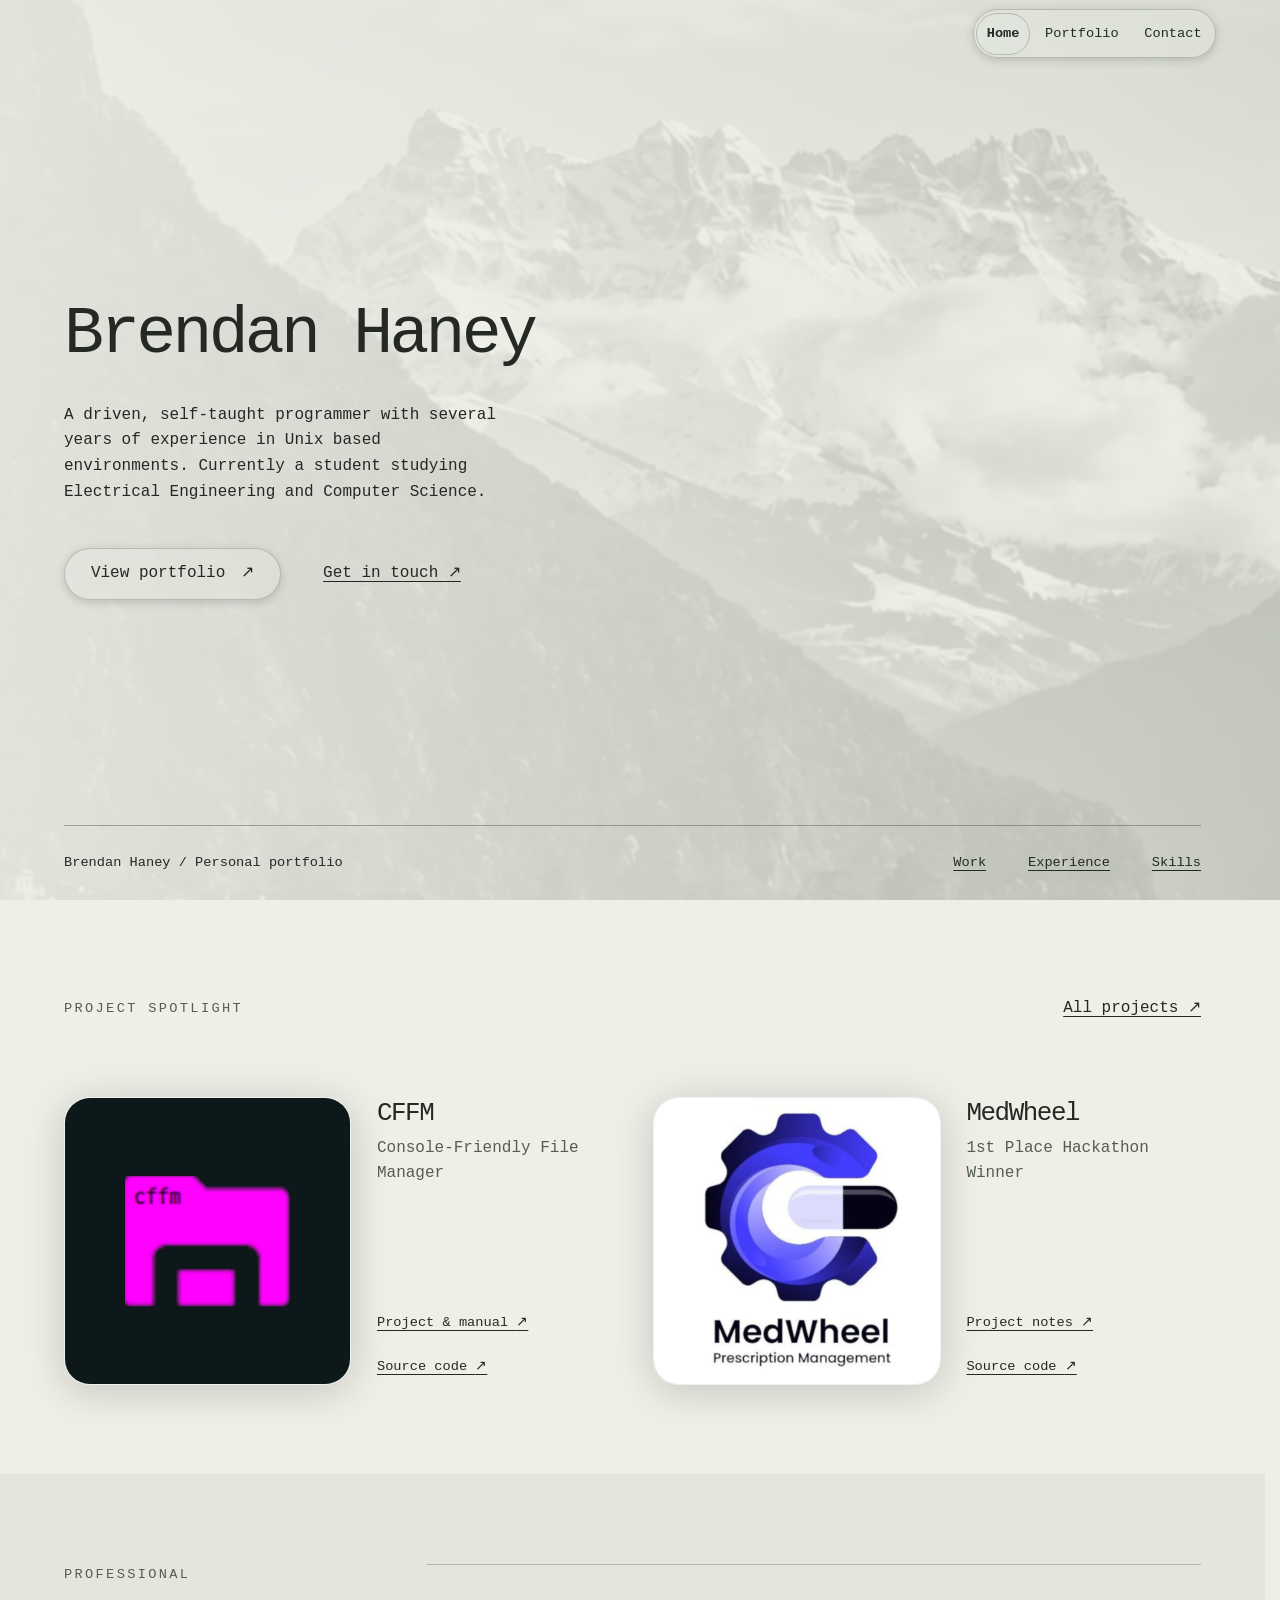
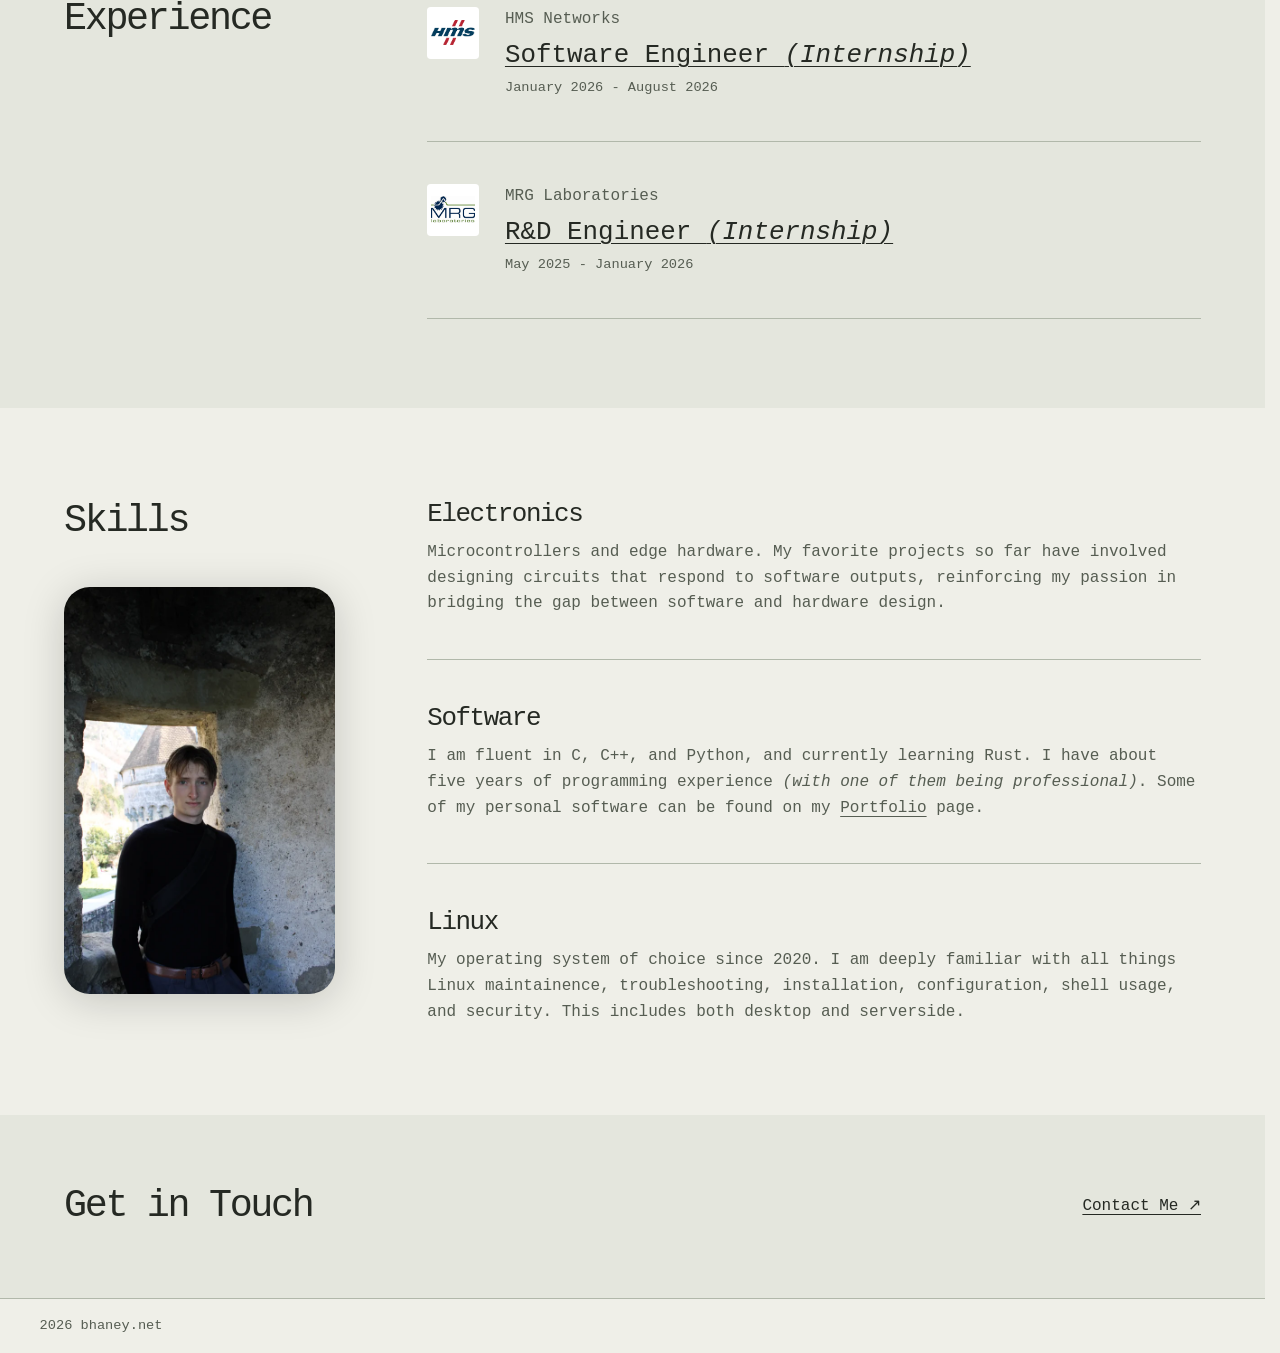
==== commit cb6b0260: "Updated Portfolio Laylout." ====
--- a/index.html
+++ b/index.html
@@ -5,16 +5,19 @@
     <meta charset="UTF-8">
     <meta name="viewport" content="width=device-width, initial-scale=1.0">
     <title>Brendan Haney</title>
-    <link rel="stylesheet" href="css/root.css">
-    <link rel="stylesheet" href="css/elements.css">
-    <link rel="stylesheet" href="css/animate.css?v=css-3">
-    <link rel="stylesheet" href="css/glass.css">
-    <link rel="stylesheet" href="css/popup.css?v=css-2">
+    <link rel="stylesheet" href="css/root.css?v=project-layout-3">
+    <link rel="stylesheet" href="css/elements.css?v=project-grid-5">
+    <link rel="stylesheet" href="css/animate.css?v=background-fade-2">
+    <link rel="stylesheet" href="css/glass.css?v=project-links-2">
+    <link rel="stylesheet" href="css/popup.css?v=exit-3">
     <link rel="stylesheet" href="css/liquid-filters.css">
-    <link rel="stylesheet" href="css/liquid.css?v=svg">
+    <link rel="stylesheet" href="css/liquid.css?v=project-links-2">
 </head>
 
 <body class="home">
+    <div class="background" aria-hidden="true">
+        <img src="res/img/background.webp" width="1992" height="1136" alt="" fetchpriority="high">
+    </div>
     <a class="skip" href="#main">Skip to content</a>
     <header class="topnav">
         <p class="brand">bhaney.net</p>
@@ -27,9 +30,6 @@
 
     <main id="main" tabindex="-1">
         <section class="hero" aria-labelledby="intro-title">
-            <div class="background" aria-hidden="true">
-                <img src="res/img/background.webp" width="1531" height="624" alt="" fetchpriority="high">
-            </div>
             <div class="container intro">
                 <div>
                     <h1 id="intro-title">Brendan Haney</h1>
@@ -51,116 +51,125 @@
             </div>
         </section>
 
-        <section class="section container" id="work" aria-labelledby="work-title">
-            <div class="section-heading reveal">
-                <p class="eyebrow" id="work-title">Project Spotlight</p>
-                <a class="link" href="portfolio.html">All projects <span aria-hidden="true">↗</span></a>
-            </div>
-            <div class="spotlight">
-                <article class="fade">
-                    <a class="thumbnail" href="about-cffm.html" aria-label="Read about CFFM">
-                        <img src="res/img/cffm-preview.webp" width="1000" height="562"
-                            alt="CFFM terminal file manager showing directory listings and a file preview"
-                            loading="lazy">
-                    </a>
-                    <h3>CFFM</h3>
-                    <p>Console-Friendly File Manager</p>
-                    <div class="links">
-                        <a class="link" href="about-cffm.html">Project &amp; manual <span
-                                aria-hidden="true">↗</span></a>
-                        <a class="link" href="https://www.github.com/pointerisnull/cffm">Source code <span
-                                aria-hidden="true">↗</span></a>
+        <div class="sections">
+            <section class="section container" id="work" aria-labelledby="work-title">
+                <div class="section-heading reveal">
+                    <p class="eyebrow" id="work-title">Project Spotlight</p>
+                    <a class="link" href="portfolio.html">All projects <span aria-hidden="true">↗</span></a>
+                </div>
+                <div class="spotlight">
+                    <article class="fade">
+                        <a class="thumbnail" href="about-cffm.html" aria-label="Read about CFFM">
+                            <img src="res/img/cffm-logo.webp" width="1000" height="562"
+                                alt="CFFM terminal file manager showing directory listings and a file preview"
+                                loading="lazy">
+                        </a>
+                        <div>
+                            <h3>CFFM</h3>
+                            <p>Console-Friendly File Manager</p>
+                        </div>
+                        <div class="links">
+                            <a class="link" href="about-cffm.html">Project &amp; manual <span
+                                    aria-hidden="true">↗</span></a>
+                            <a class="link" href="https://www.github.com/pointerisnull/cffm">Source code <span
+                                    aria-hidden="true">↗</span></a>
+                        </div>
+                    </article>
+                    <article class="fade">
+                        <a class="thumbnail" href="https://devpost.com/software/mediwheel"
+                            aria-label="Read about MedWheel on Devpost">
+                            <img src="res/img/medwheel-preview.webp" width="806" height="495"
+                                alt="MedWheel prescription management logo" loading="lazy">
+                        </a>
+                        <div>
+                            <h3>MedWheel</h3>
+                            <p>1st Place Hackathon Winner</p>
+                        </div>
+                        <div class="links">
+                            <a class="link" href="https://devpost.com/software/mediwheel">Project notes <span
+                                    aria-hidden="true">↗</span></a>
+                            <a class="link" href="https://www.github.com/pointerisnull/medwheel">Source code
+                                <span aria-hidden="true">↗</span></a>
+                        </div>
+                    </article>
+                </div>
+            </section>
+
+            <section class="section experience" id="experience" aria-labelledby="experience-title">
+                <div class="container columns">
+                    <div class="reveal">
+                        <p class="eyebrow">Professional</p>
+                        <h2 id="experience-title">Experience</h2>
                     </div>
-                </article>
-                <article class="fade">
-                    <a class="thumbnail" href="https://devpost.com/software/mediwheel"
-                        aria-label="Read about MedWheel on Devpost">
-                        <img src="res/img/medwheel-preview.webp" width="806" height="495"
-                            alt="MedWheel prescription management logo" loading="lazy">
-                    </a>
-                    <h3>MedWheel</h3>
-                    <p>1st Place Hackathon Winner</p>
-                    <div class="links">
-                        <a class="link" href="https://devpost.com/software/mediwheel">Project notes <span
-                                aria-hidden="true">↗</span></a>
-                        <a class="link" href="https://www.github.com/pointerisnull/medwheel">Project source code
-                            <span aria-hidden="true">↗</span></a>
+                    <div class="jobs">
+                        <article class="reveal">
+                            <img class="logo" src="res/ico/hms.png" width="52" height="52" alt="" loading="lazy">
+                            <div>
+                                <p>HMS Networks</p>
+                                <h3>
+                                    <button type="button" class="role" commandfor="popup-hms" command="show-modal"
+                                        aria-haspopup="dialog">Software Engineer <i>(Internship)</i></button>
+                                </h3>
+                                <p class="date">January 2026 - August 2026</p>
+                            </div>
+                        </article>
+                        <article class="reveal">
+                            <img class="logo" src="res/ico/mrg.png" width="52" height="52" alt="" loading="lazy">
+                            <div>
+                                <p>MRG Laboratories</p>
+                                <h3>
+                                    <button type="button" class="role" commandfor="popup-mrg" command="show-modal"
+                                        aria-haspopup="dialog">R&amp;D Engineer <i>(Internship)</i></button>
+                                </h3>
+                                <p class="date">May 2025 - January 2026</p>
+                            </div>
+                        </article>
                     </div>
-                </article>
-            </div>
-        </section>
-
-        <section class="section experience" id="experience" aria-labelledby="experience-title">
-            <div class="container columns">
-                <div class="reveal">
-                    <p class="eyebrow">Professional</p>
-                    <h2 id="experience-title">Experience</h2>
-                </div>
-                <div class="jobs">
-                    <article class="reveal">
-                        <img class="logo" src="res/ico/hms.png" width="52" height="52" alt="" loading="lazy">
-                        <div>
-                            <p>HMS Networks</p>
-                            <h3>
-                                <button type="button" class="role" commandfor="popup-hms" command="show-modal">Software
-                                    Engineer <i>(Internship)</i></button>
-                            </h3>
-                            <p class="date">January 2026 - August 2026</p>
-                        </div>
-                    </article>
-                    <article class="reveal">
-                        <img class="logo" src="res/ico/mrg.png" width="52" height="52" alt="" loading="lazy">
-                        <div>
-                            <p>MRG Laboratories</p>
-                            <h3>
-                                <button type="button" class="role" commandfor="popup-mrg" command="show-modal">R&amp;D
-                                    Engineer <i>(Internship)</i></button>
-                            </h3>
-                            <p class="date">May 2025 - January 2026</p>
-                        </div>
-                    </article>
-                </div>
-            </div>
-        </section>
-
-        <section class="section container skills columns" id="skills" aria-labelledby="skills-title">
-            <div>
-                <h2 class="reveal" id="skills-title">Skills</h2>
-                <figure class="portrait fade">
-                    <button type="button" class="preview" commandfor="popup-portrait" command="show-modal"
-                        aria-label="Enlarge portrait of Brendan Haney">
-                        <img src="res/img/pfp-small.webp" width="600" height="900" alt="Brendan Haney" loading="lazy">
-                    </button>
-                </figure>
-            </div>
-            <div>
-                <section class="reveal" aria-labelledby="electronics-title">
-                    <h3 id="electronics-title">Electronics</h3>
-                    <p>Microcontrollers and edge hardware. My favorite projects so far have involved designing circuits
-                        that respond to software outputs, reinforcing my passion in bridging the gap between software
-                        and hardware design.</p>
-                </section>
-                <section class="reveal" aria-labelledby="software-title">
-                    <h3 id="software-title">Software</h3>
-                    <p>I am fluent in C, C++, and Python, and currently learning Rust. I have about five years of
-                        programming experience <i>(with one of them being professional)</i>. Some of my personal
-                        software can be found on my <a href="portfolio.html">Portfolio</a> page.</p>
-                </section>
-                <section class="reveal" aria-labelledby="linux-title">
-                    <h3 id="linux-title">Linux</h3>
-                    <p>My operating system of choice since 2020. I am deeply familiar with all things Linux
-                        maintainence, troubleshooting, installation, configuration, shell usage, and security. This
-                        includes both desktop and serverside.</p>
-                </section>
-            </div>
-        </section>
-
-        <section class="contact-banner" aria-labelledby="contact-title">
-            <div class="container reveal">
-                <h2 id="contact-title">Get in Touch</h2>
-                <a href="contact.html">Contact Me <span aria-hidden="true">↗</span></a>
-            </div>
-        </section>
+                </div>
+            </section>
+
+            <section class="section container skills columns" id="skills" aria-labelledby="skills-title">
+                <div>
+                    <h2 class="reveal" id="skills-title">Skills</h2>
+                    <figure class="portrait fade">
+                        <button type="button" class="preview" commandfor="popup-portrait" command="show-modal"
+                            aria-label="Enlarge portrait of Brendan Haney">
+                            <img src="res/img/pfp-small.webp" width="600" height="900" alt="Brendan Haney"
+                                loading="lazy">
+                        </button>
+                    </figure>
+                </div>
+                <div>
+                    <section class="reveal" aria-labelledby="electronics-title">
+                        <h3 id="electronics-title">Electronics</h3>
+                        <p>Microcontrollers and edge hardware. My favorite projects so far have involved designing
+                            circuits
+                            that respond to software outputs, reinforcing my passion in bridging the gap between
+                            software
+                            and hardware design.</p>
+                    </section>
+                    <section class="reveal" aria-labelledby="software-title">
+                        <h3 id="software-title">Software</h3>
+                        <p>I am fluent in C, C++, and Python, and currently learning Rust. I have about five years of
+                            programming experience <i>(with one of them being professional)</i>. Some of my personal
+                            software can be found on my <a href="portfolio.html">Portfolio</a> page.</p>
+                    </section>
+                    <section class="reveal" aria-labelledby="linux-title">
+                        <h3 id="linux-title">Linux</h3>
+                        <p>My operating system of choice since 2020. I am deeply familiar with all things Linux
+                            maintainence, troubleshooting, installation, configuration, shell usage, and security. This
+                            includes both desktop and serverside.</p>
+                    </section>
+                </div>
+            </section>
+
+            <section class="contact-banner" aria-labelledby="contact-title">
+                <div class="container reveal">
+                    <h2 id="contact-title">Get in Touch</h2>
+                    <a href="contact.html">Contact Me <span aria-hidden="true">↗</span></a>
+                </div>
+            </section>
+        </div>
     </main>
 
     <dialog class="popup image-popup" id="popup-portrait" aria-labelledby="popup-portrait-title">
@@ -199,10 +208,13 @@
             <h2 id="popup-hms-title">HMS Networks</h2>
             <h3>Software Engineer <i>(Internship)</i></h3>
             <p class="date">January 2026 - August 2026</p>
-            <p>Lorem ipsum dolor sit amet, consectetur adipiscing elit. Sed do eiusmod tempor incididunt ut labore
-                et dolore magna aliqua.</p>
-            <p>Ut enim ad minim veniam, quis nostrud exercitation ullamco laboris nisi ut aliquip ex ea commodo
-                consequat.</p>
+            <p>Secured $500K in annual revenue by implementing a customer-requested Dynamic DNS feature in Crimson
+                Software using C++</p>
+            <p>Developed full-stack client/server logic in C++ to validate and enable optional paid features</p>
+            <p>Resolved serial communication issues by analyzing hardware components and verifying proper signal
+                generation</p>
+            <p>Built a full-stack internal testing tool, developing both the Python backend and a Qt GUI</p>
+
         </div>
     </dialog>
 
--- a/css/root.css
+++ b/css/root.css
@@ -9,7 +9,7 @@
     --ink: #222522;
     --border: #51554f;
     --hero-border: rgb(240 240 235 / 0.4);
-    --hero-overlay: linear-gradient(to right, rgba(26, 24, 24, 0.95), rgba(9, 12, 11, 0.64));
+    --hero-overlay: rgba(24, 24, 24, 0.8);/*linear-gradient(to right, rgba(26, 24, 24, 0.95), rgba(9, 12, 11, 0.64));*/
     --media-bg: #161817;
     --font-mono: "SFMono-Regular", Consolas, "Liberation Mono", Menlo, monospace;
     /* Golden ratio scale shared by typography, spacing, and element sizes. */
@@ -34,6 +34,9 @@
     --tracking-wide: var(--s-xxxs);
     --width: calc(var(--s-xxxl) * 12);
     --reading-width: calc(var(--s-xxxl) * 7);
+    /* Consistent square thumbnails across the portfolio and index highlights. */
+    --project-image-size: calc(var(--s-xxxl) * var(--golden-ratio) * var(--golden-ratio));
+    --project-image-size-mobile: var(--s-xxxl);
     --gutter: clamp(var(--s-md), 5vw, var(--s-xxl));
     --edge-inset: calc(var(--gutter) / var(--golden-ratio));
     --radius: var(--s-xxs);
@@ -42,9 +45,15 @@
     --header-height: var(--s-xxl);
     --nav-capsule-height: calc(var(--s-xl) + var(--s-xxxs) * 2 + var(--border-width) * 2);
     --header-scroll-offset: calc(var(--header-height) + var(--border-width) + var(--s-xl));
-    --duration-page: calc(300ms * var(--golden-ratio) * var(--golden-ratio));
-    --scroll-reveal-offset: var(--s-lg);
+    --duration-page: calc(300ms * var(--golden-ratio));
+    /* Background fade speed is independent of page timing; no additional start delay. */
+    --duration-background: calc(500ms * var(--golden-ratio));
+    --delay-background: 0ms;
+    --scroll-reveal-offset: var(--s-xg);
     --scroll-reveal-range: calc(var(--s-xxxl) * var(--golden-ratio));
+    /* Visible fraction of the index background's height: greater than 0, up to 1.
+       0.8 = roughly 80% visible. Higher values reduce zoom and movement; 1 stays still. */
+    --background-visible: 0.8;
     /* Glass materials and interaction settings. */
     --glass-radius: var(--s-xxl);
     --glass-blur: var(--s-xs);
@@ -260,4 +269,4 @@
     html {
         scroll-behavior: auto;
     }
-}+}
--- a/css/elements.css
+++ b/css/elements.css
@@ -73,18 +73,32 @@
     background: var(--bg);
 }
 
+.home {
+    isolation: isolate;
+}
+
+.home .hero {
+    background: transparent;
+}
+
+.home .sections,
+.home .footer {
+    background: var(--bg);
+}
+
 .background {
-    position: absolute;
+    position: fixed;
     inset: 0;
     z-index: -1;
+    overflow: clip;
     pointer-events: none;
 }
 
 .background img {
     width: 100%;
-    height: 100%;
+    height: calc(100% / var(--background-visible));
     object-fit: cover;
-    object-position: center;
+    object-position: center top;
 }
 
 .background::after {
@@ -138,20 +152,46 @@
     gap: var(--s-md) var(--s-xl);
 }
 
-/* Project evidence and links remain visible without interaction. */
+/* Project previews and details. */
 .spotlight {
     display: grid;
     grid-template-columns: repeat(2, minmax(0, 1fr));
+    align-items: start;
     gap: var(--s-xxl) var(--s-xl);
 }
 
+.spotlight>article {
+    --project-gap: var(--s-lg);
+    display: grid;
+    grid-template-columns: var(--project-image-size) minmax(0, var(--reading-width));
+    grid-template-rows: 1fr auto;
+    grid-template-areas: "image copy" "image links";
+    align-items: start;
+    justify-content: start;
+    gap: var(--s-sm) var(--project-gap);
+}
+
+.spotlight>article>div,
+.projects>article>div {
+    grid-area: copy;
+    min-width: 0;
+}
+
+.spotlight>article>.links {
+    grid-area: links;
+    align-self: end;
+}
+
 .thumbnail {
+    grid-area: image;
     position: relative;
     display: block;
+    align-self: start;
     width: 100%;
+    height: auto;
     min-width: 0;
-    aspect-ratio: var(--golden-ratio);
-    margin-bottom: var(--s-lg);
+    min-height: 0;
+    aspect-ratio: 1;
     overflow: hidden;
     background: var(--media-bg);
     border: var(--border-width) solid var(--border);
@@ -163,7 +203,7 @@
     inset: 0;
     width: 100%;
     height: 100%;
-    object-fit: contain;
+    object-fit: cover;
     object-position: center;
 }
 
@@ -172,7 +212,6 @@
 }
 
 .spotlight .links {
-    margin-top: var(--s-sm);
     font-size: var(--text-small);
 }
 
@@ -197,6 +236,7 @@
 .jobs>article {
     display: grid;
     grid-template-columns: calc(var(--s-lg) * 2) minmax(0, 1fr);
+    align-items: start;
     gap: var(--s-lg);
     padding-block: var(--s-xl);
     border-bottom: var(--border-width) solid var(--border);
@@ -211,11 +251,11 @@
     border-radius: var(--radius);
 }
 
-.jobs>article h3 {
+.jobs h3 {
     margin-block: var(--s-xs);
 }
 
-.jobs>article .date {
+.jobs .date {
     margin-top: var(--s-xs);
     font-size: var(--text-small);
 }
@@ -253,35 +293,58 @@
 }
 
 .projects {
+    display: grid;
+    grid-template-columns: repeat(3, minmax(0, 1fr));
+    align-items: start;
+    gap: var(--s-xxl) var(--s-xl);
     padding-bottom: var(--s-section);
 }
 
 .projects>article {
     display: grid;
-    grid-template-columns: minmax(0, 1fr) minmax(0, 1fr);
-    align-items: center;
-    gap: var(--s-xxl);
-    border-top: var(--border-width) solid var(--border);
-    padding-block: var(--s-xxl);
-}
-
-.projects>article .thumbnail {
-    margin-bottom: 0;
+    grid-template-columns: minmax(0, 1fr);
+    grid-template-areas: "image" "copy";
+    justify-items: center;
+    gap: var(--s-lg);
+}
+
+.projects .thumbnail {
+    width: min(100%, var(--project-image-size));
 }
 
 .projects h2 {
-    margin-bottom: var(--s-md);
-}
-
-.projects .links {
-    margin-top: var(--s-lg);
-    font-size: var(--text-small);
+    font-size: var(--s-lg);
+    text-align: center;
+}
+
+.projects>article>div>p,
+.projects>article>.links {
+    display: none;
 }
 
 /* Contact page. */
+.contact-page {
+    display: flex;
+    flex-direction: column;
+    /* Border-box includes the existing desktop and mobile navigation clearance. */
+    min-height: 100vh;
+    min-height: 100dvh;
+}
+
+.contact-page>main {
+    flex: 1 0 auto;
+}
+
+.contact-page>.footer {
+    flex-shrink: 0;
+}
+
+.contact-page .page-header {
+    padding-block: var(--s-xl) var(--s-lg);
+}
+
 .contact {
-    padding-bottom: var(--s-section);
-    min-height: calc(var(--s-xxxl) * 4);
+    padding-bottom: var(--s-xl);
 }
 
 .contact>div {
@@ -289,7 +352,7 @@
 }
 
 .contact section {
-    padding-block: var(--s-xl);
+    padding-block: var(--s-lg);
     border-top: var(--border-width) solid var(--border);
 }
 
@@ -433,7 +496,43 @@
     }
 }
 
+@media (max-width: 1100px) {
+    .spotlight {
+        grid-template-columns: 1fr;
+    }
+}
+
 @media (max-width: 900px) {
+    .spotlight,
+    .projects {
+        --project-image-size: var(--project-image-size-mobile);
+        grid-template-columns: repeat(2, minmax(0, 1fr));
+        gap: var(--s-xl) var(--s-lg);
+    }
+
+    .spotlight>article,
+    .projects>article {
+        grid-template-columns: minmax(0, var(--reading-width));
+        grid-template-rows: auto auto;
+        grid-template-areas: "image" "copy";
+        justify-items: center;
+        row-gap: var(--s-sm);
+    }
+
+    .spotlight .thumbnail {
+        width: min(100%, var(--project-image-size));
+    }
+
+    .spotlight>article>div>p,
+    .spotlight>article>.links {
+        display: none;
+    }
+
+    .spotlight h3 {
+        margin-bottom: 0;
+        text-align: center;
+    }
+
     .columns {
         grid-template-columns: 1fr;
         gap: var(--s-xl);
@@ -483,15 +582,6 @@
         display: none;
     }
 
-    .spotlight,
-    .projects>article {
-        grid-template-columns: 1fr;
-    }
-
-    .projects>article {
-        gap: var(--s-lg);
-    }
-
     .article {
         gap: var(--s-xl);
     }
@@ -536,6 +626,14 @@
         padding-bottom: var(--mobile-nav-space);
     }
 
+    body.home {
+        padding-bottom: 0;
+    }
+
+    .home .footer {
+        padding-bottom: var(--mobile-nav-space);
+    }
+
     .topnav {
         bottom: calc(var(--s-md) + env(safe-area-inset-bottom, 0px));
         inset-inline: 0;
@@ -548,6 +646,10 @@
 }
 
 @media print {
+    .home > .background {
+        display: none;
+    }
+
     .hero {
         min-height: calc(100vh - var(--header-height) - var(--border-width));
         min-height: calc(100dvh - var(--header-height) - var(--border-width));
@@ -581,4 +683,4 @@
         width: auto;
         flex-wrap: wrap;
     }
-}+}
--- a/css/glass.css
+++ b/css/glass.css
@@ -227,4 +227,4 @@
     .button::after {
         display: none;
     }
-}+}
--- a/css/popup.css
+++ b/css/popup.css
@@ -90,6 +90,28 @@
     }
 }
 
+/* Without top-layer exit transitions, keep the card rendered until its opacity
+   reaches zero. Delayed visibility then removes it from focus and hit testing. */
+@supports not (overlay: auto) {
+    .popup {
+        display: flex;
+        visibility: hidden;
+        z-index: 6;
+        transition: opacity var(--duration-glass) ease,
+            visibility 0s linear var(--duration-glass);
+    }
+
+    .popup[open] {
+        visibility: visible;
+        transition-delay: 0s;
+    }
+
+    /* Restart the image's entrance when reopening a card that stays in layout. */
+    .image-popup:not([open]) .image img {
+        animation: none;
+    }
+}
+
 .popup .toolbar {
     display: flex;
     flex-shrink: 0;
--- a/css/liquid.css
+++ b/css/liquid.css
@@ -10,8 +10,6 @@
     --liquid-hover: color-mix(in srgb, color-mix(in srgb, var(--secondary) 50%, white) 38%, transparent);
     --liquid-selected: color-mix(in srgb, var(--liquid-control) 14%, transparent);
     --liquid-shadow: 0 var(--s-xxxs) var(--s-sm) rgb(0 0 0 / 0.16);
-    --liquid-scrim: rgb(15 18 16 / 0.68);
-    --hero-overlay: var(--liquid-scrim);
     --glass-reflection: none;
     --glass-shadow: none;
     --glass-shadow-raised: none;
@@ -21,12 +19,7 @@
     .glass {
         --liquid-brightness: 1;
         --liquid-edge: rgb(37 41 35 / 0.22);
-        --liquid-scrim: rgb(239 239 232 / 0.82);
     }
-}
-
-.glass .background::after {
-    background: var(--liquid-scrim);
 }
 
 /* Keep the former Chromium-only refraction boundary without JavaScript.
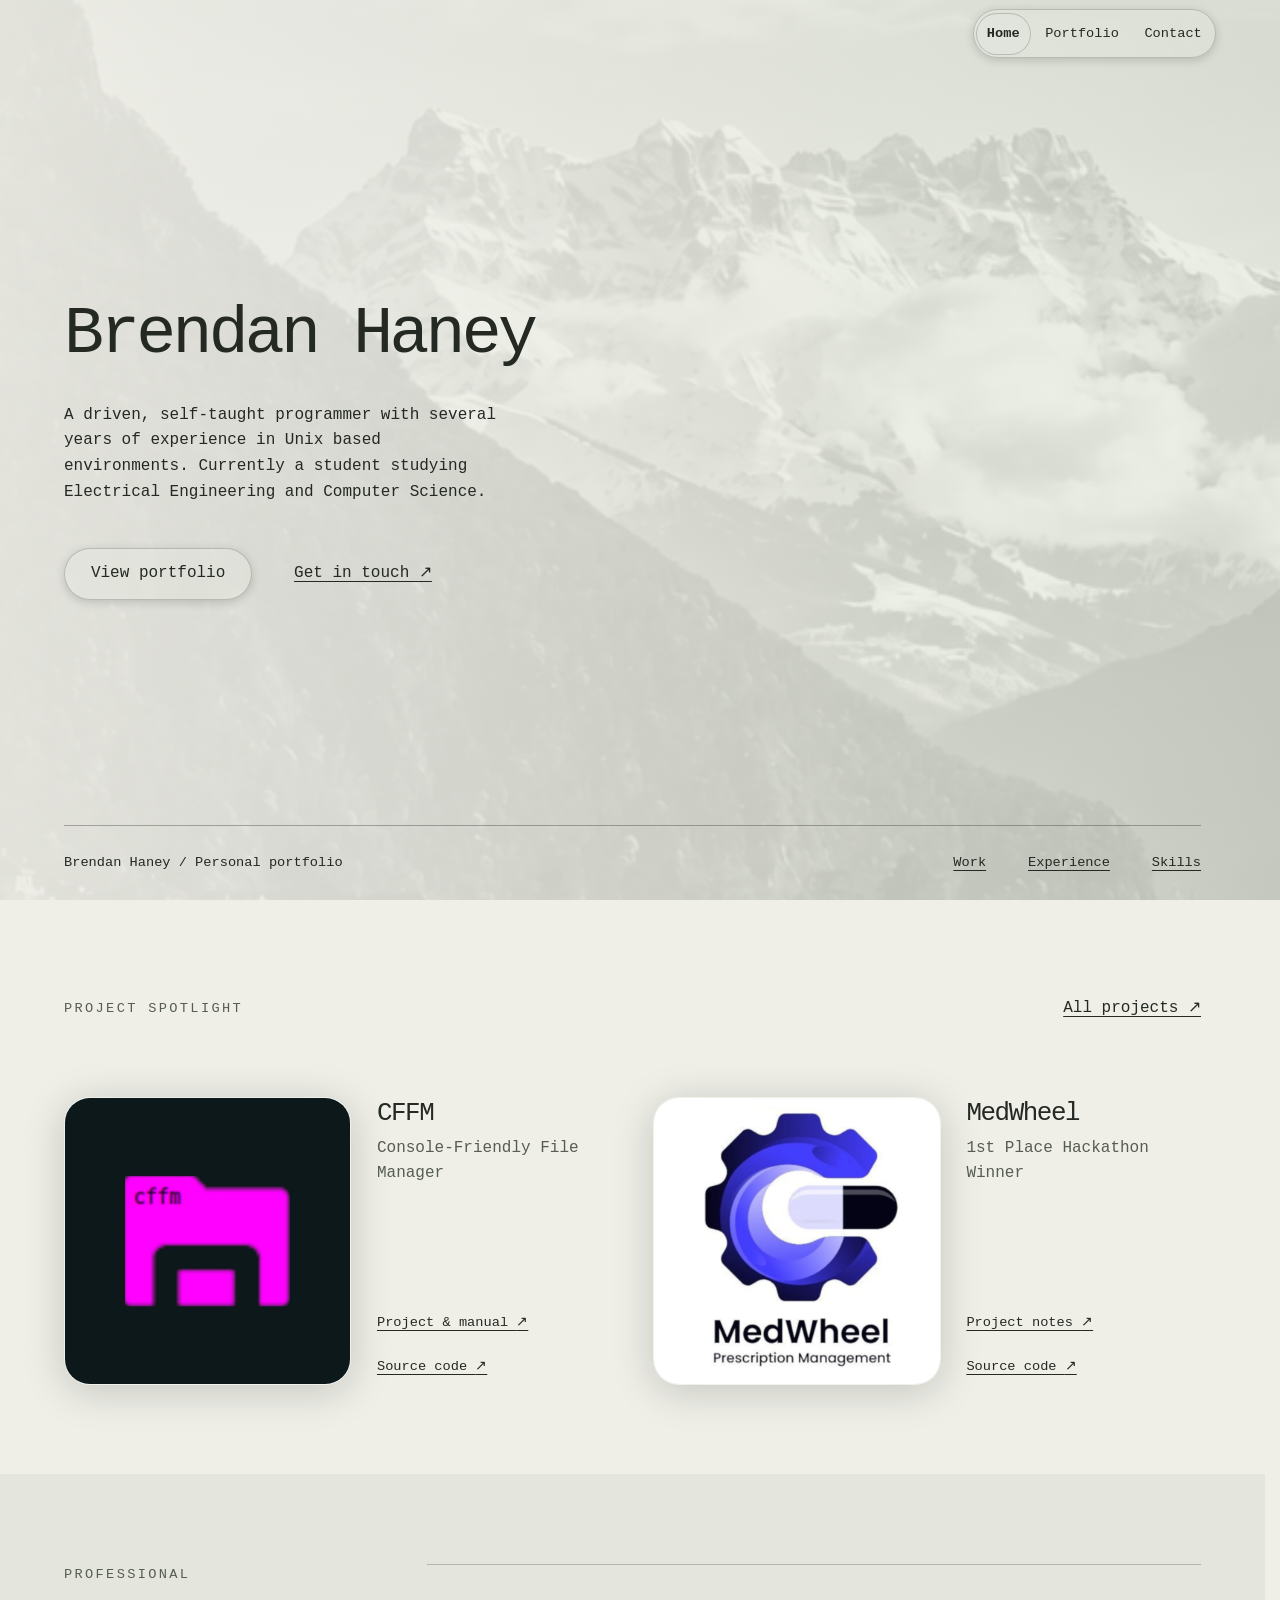
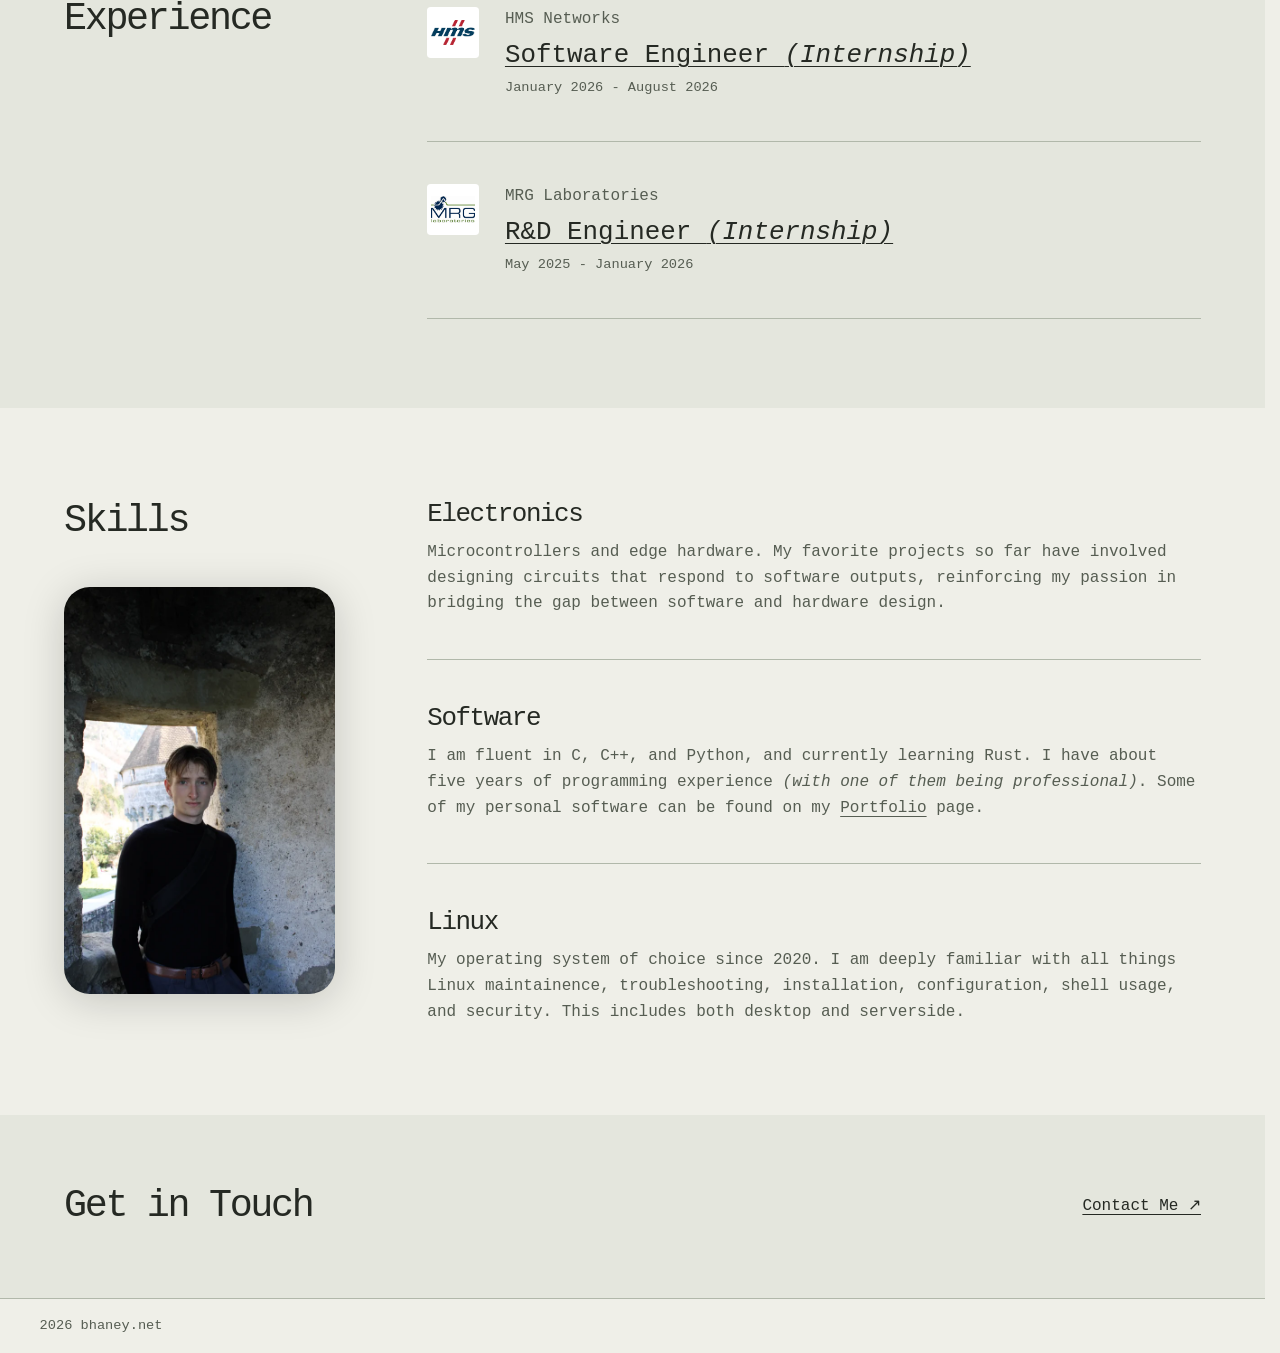
==== commit b7bec3c6: "Fixed mobile background behavior." ====
--- a/index.html
+++ b/index.html
@@ -5,9 +5,9 @@
     <meta charset="UTF-8">
     <meta name="viewport" content="width=device-width, initial-scale=1.0">
     <title>Brendan Haney</title>
-    <link rel="stylesheet" href="css/root.css?v=project-layout-3">
-    <link rel="stylesheet" href="css/elements.css?v=project-grid-5">
-    <link rel="stylesheet" href="css/animate.css?v=background-fade-2">
+    <link rel="stylesheet" href="css/root.css?v=separators-1">
+    <link rel="stylesheet" href="css/elements.css?v=background-mobile-1">
+    <link rel="stylesheet" href="css/animate.css?v=background-mobile-1">
     <link rel="stylesheet" href="css/glass.css?v=project-links-2">
     <link rel="stylesheet" href="css/popup.css?v=exit-3">
     <link rel="stylesheet" href="css/liquid-filters.css">
@@ -36,7 +36,7 @@
                     <p>A driven, self-taught programmer with several years of experience in Unix based environments.
                         Currently a student studying Electrical Engineering and Computer Science.</p>
                     <div class="links">
-                        <a class="button" href="portfolio.html">View portfolio <span aria-hidden="true">↗</span></a>
+                        <a class="button" href="portfolio.html">View portfolio</a>
                         <a class="link" href="contact.html">Get in touch <span aria-hidden="true">↗</span></a>
                     </div>
                 </div>
@@ -102,6 +102,7 @@
                         <h2 id="experience-title">Experience</h2>
                     </div>
                     <div class="jobs">
+                        <hr>
                         <article class="reveal">
                             <img class="logo" src="res/ico/hms.png" width="52" height="52" alt="" loading="lazy">
                             <div>
@@ -113,6 +114,7 @@
                                 <p class="date">January 2026 - August 2026</p>
                             </div>
                         </article>
+                        <hr>
                         <article class="reveal">
                             <img class="logo" src="res/ico/mrg.png" width="52" height="52" alt="" loading="lazy">
                             <div>
@@ -124,6 +126,7 @@
                                 <p class="date">May 2025 - January 2026</p>
                             </div>
                         </article>
+                        <hr>
                     </div>
                 </div>
             </section>
--- a/css/root.css
+++ b/css/root.css
@@ -173,6 +173,15 @@
     font-weight: 700;
 }
 
+hr {
+    width: 100%;
+    height: 0;
+    margin: 0;
+    padding: 0;
+    border: 0;
+    border-top: var(--border-width) solid var(--border);
+}
+
 p {
     color: var(--text-dim);
 }
--- a/css/elements.css
+++ b/css/elements.css
@@ -106,6 +106,20 @@
     position: absolute;
     inset: 0;
     background: var(--hero-overlay);
+}
+
+@media (max-width: 640px), (hover: none), (pointer: coarse) {
+    /* Scroll with the document; toolbar changes must not resize the wallpaper. */
+    .home > .background {
+        position: absolute;
+        bottom: auto;
+        height: 100vh;
+        height: 100lvh;
+    }
+
+    .home > .background img {
+        height: 100%;
+    }
 }
 
 .hero p {
@@ -229,17 +243,12 @@
     margin-bottom: var(--s-sm);
 }
 
-.jobs {
-    border-top: var(--border-width) solid var(--border);
-}
-
 .jobs>article {
     display: grid;
     grid-template-columns: calc(var(--s-lg) * 2) minmax(0, 1fr);
     align-items: start;
     gap: var(--s-lg);
     padding-block: var(--s-xl);
-    border-bottom: var(--border-width) solid var(--border);
 }
 
 .logo {
@@ -297,7 +306,7 @@
     grid-template-columns: repeat(3, minmax(0, 1fr));
     align-items: start;
     gap: var(--s-xxl) var(--s-xl);
-    padding-bottom: var(--s-section);
+    padding-block: var(--s-xl) var(--s-section);
 }
 
 .projects>article {
@@ -353,7 +362,6 @@
 
 .contact section {
     padding-block: var(--s-lg);
-    border-top: var(--border-width) solid var(--border);
 }
 
 .contact h2 {
@@ -503,6 +511,7 @@
 }
 
 @media (max-width: 900px) {
+
     .spotlight,
     .projects {
         --project-image-size: var(--project-image-size-mobile);
@@ -646,7 +655,7 @@
 }
 
 @media print {
-    .home > .background {
+    .home>.background {
         display: none;
     }
 
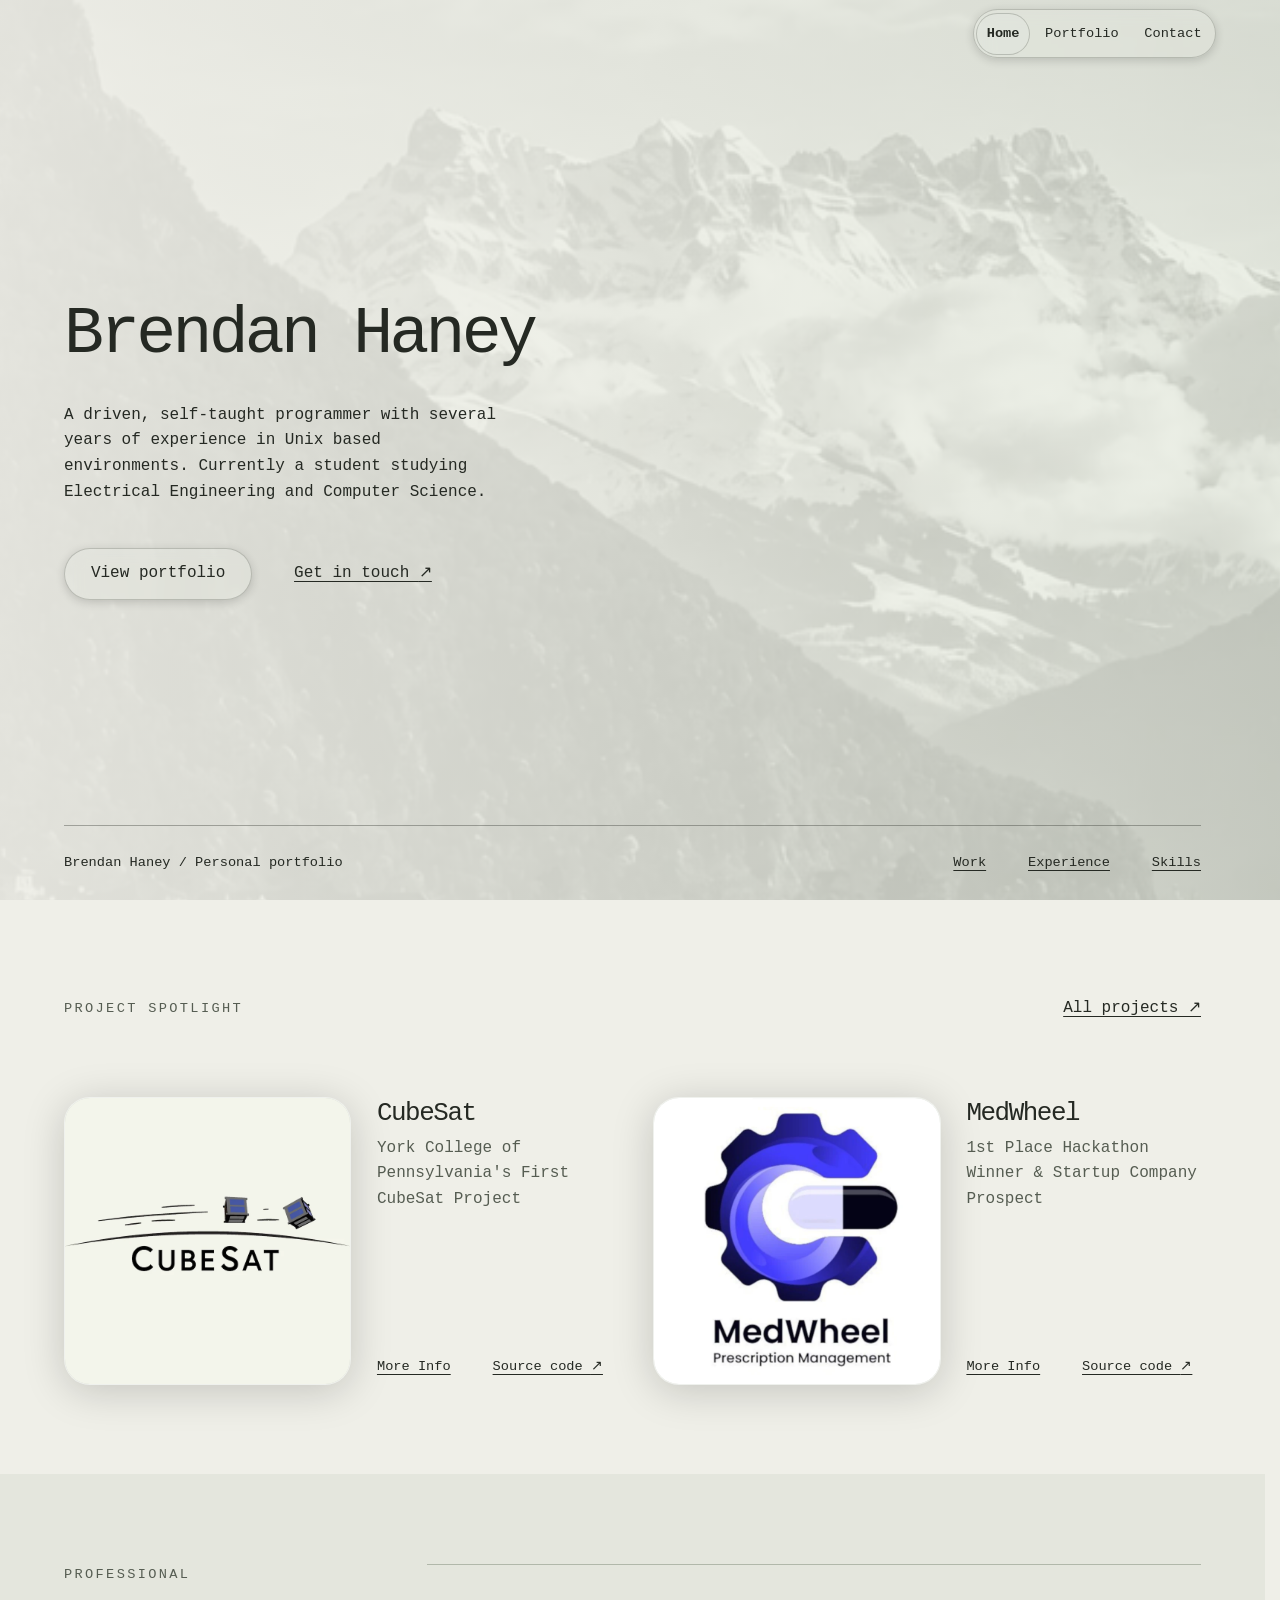
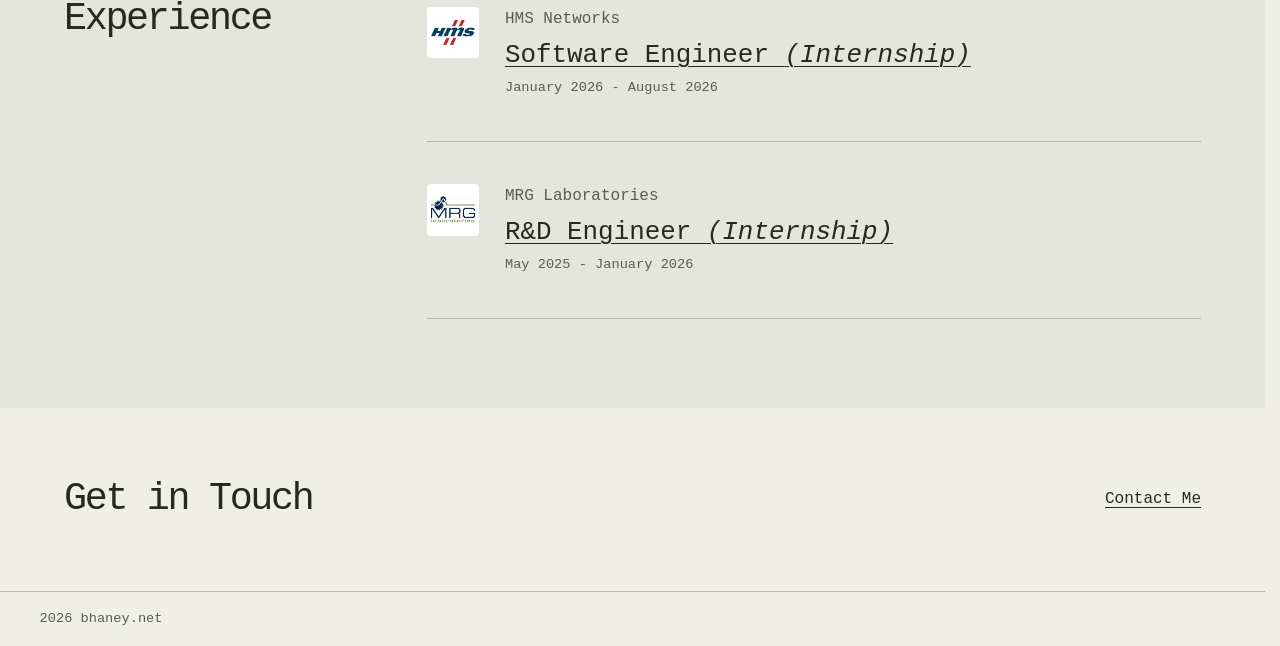
==== commit 348ab0cc: "Updated about pages." ====
--- a/index.html
+++ b/index.html
@@ -6,7 +6,7 @@
     <meta name="viewport" content="width=device-width, initial-scale=1.0">
     <title>Brendan Haney</title>
     <link rel="stylesheet" href="css/root.css?v=separators-1">
-    <link rel="stylesheet" href="css/elements.css?v=background-mobile-1">
+    <link rel="stylesheet" href="css/elements.css?v=figure-captions-1">
     <link rel="stylesheet" href="css/animate.css?v=background-mobile-1">
     <link rel="stylesheet" href="css/glass.css?v=project-links-2">
     <link rel="stylesheet" href="css/popup.css?v=exit-3">
@@ -59,35 +59,29 @@
                 </div>
                 <div class="spotlight">
                     <article class="fade">
-                        <a class="thumbnail" href="about-cffm.html" aria-label="Read about CFFM">
-                            <img src="res/img/cffm-logo.webp" width="1000" height="562"
-                                alt="CFFM terminal file manager showing directory listings and a file preview"
-                                loading="lazy">
+                        <a class="thumbnail" href="about-cubesat.html">
+                            <img src="res/ico/cubesat.webp" loading="lazy">
                         </a>
                         <div>
-                            <h3>CFFM</h3>
-                            <p>Console-Friendly File Manager</p>
+                            <h3>CubeSat</h3>
+                            <p>York College of Pennsylvania's First CubeSat Project</p>
                         </div>
                         <div class="links">
-                            <a class="link" href="about-cffm.html">Project &amp; manual <span
-                                    aria-hidden="true">↗</span></a>
-                            <a class="link" href="https://www.github.com/pointerisnull/cffm">Source code <span
+                            <a class="link" href="about-cubesat.html">More Info</a>
+                            <a class="link" href="https://www.github.com/brendanhaney/ycp-cubesat">Source code <span
                                     aria-hidden="true">↗</span></a>
                         </div>
                     </article>
                     <article class="fade">
-                        <a class="thumbnail" href="https://devpost.com/software/mediwheel"
-                            aria-label="Read about MedWheel on Devpost">
-                            <img src="res/img/medwheel-preview.webp" width="806" height="495"
-                                alt="MedWheel prescription management logo" loading="lazy">
+                        <a class="thumbnail" href="about-medwheel.html">
+                            <img src="res/ico/medwheel-preview.webp" loading="lazy">
                         </a>
                         <div>
                             <h3>MedWheel</h3>
-                            <p>1st Place Hackathon Winner</p>
+                            <p>1st Place Hackathon Winner &amp; Startup Company Prospect</p>
                         </div>
                         <div class="links">
-                            <a class="link" href="https://devpost.com/software/mediwheel">Project notes <span
-                                    aria-hidden="true">↗</span></a>
+                            <a class="link" href="about-medwheel.html">More Info</a>
                             <a class="link" href="https://www.github.com/pointerisnull/medwheel">Source code
                                 <span aria-hidden="true">↗</span></a>
                         </div>
@@ -95,7 +89,7 @@
                 </div>
             </section>
 
-            <section class="section experience" id="experience" aria-labelledby="experience-title">
+            <section class="section experience" id="experience">
                 <div class="container columns">
                     <div class="reveal">
                         <p class="eyebrow">Professional</p>
@@ -131,6 +125,7 @@
                 </div>
             </section>
 
+			<!--
             <section class="section container skills columns" id="skills" aria-labelledby="skills-title">
                 <div>
                     <h2 class="reveal" id="skills-title">Skills</h2>
@@ -165,13 +160,15 @@
                     </section>
                 </div>
             </section>
-
-            <section class="contact-banner" aria-labelledby="contact-title">
+			-->
+
+            <section class="contact-banner">
                 <div class="container reveal">
                     <h2 id="contact-title">Get in Touch</h2>
-                    <a href="contact.html">Contact Me <span aria-hidden="true">↗</span></a>
-                </div>
-            </section>
+                    <a href="contact.html">Contact Me</a>
+                </div>
+            </section>
+
         </div>
     </main>
 
@@ -217,6 +214,8 @@
             <p>Resolved serial communication issues by analyzing hardware components and verifying proper signal
                 generation</p>
             <p>Built a full-stack internal testing tool, developing both the Python backend and a Qt GUI</p>
+			<p><a href="https://www.hms-networks.com/sw/crimson/32">Crimson release 3.2.1056</a> includes three features that 
+				I developed during my time at HMS.</p>
 
         </div>
     </dialog>
@@ -236,10 +235,16 @@
             <h2 id="popup-mrg-title">MRG Laboratories</h2>
             <h3>R&amp;D Engineer <i>(Internship)</i></h3>
             <p class="date">May 2025 - January 2026</p>
-            <p>Lorem ipsum dolor sit amet, consectetur adipiscing elit. Sed do eiusmod tempor incididunt ut labore
-                et dolore magna aliqua.</p>
-            <p>Ut enim ad minim veniam, quis nostrud exercitation ullamco laboris nisi ut aliquip ex ea commodo
-                consequat.</p>
+			<p>Designed and developed the full control circuit in KiCad for the Grease Thief Analyzer Mini 3.0, integrating 
+			motor control, voltage regulation and microprocessor functionality</p>
+			<p>Developed a customer-facing desktop application in Python with SQL integration, streamlining grease analysis 
+			workflows and improving user accessibility</p>
+			
+			<br>
+
+			<a href="https://manufacturingpa.org/news/2026/09/08-york-mrg-pennair-hanover.html">
+				One of the projects I worked on was featured here <span aria-hidden="true">↗</span>
+			</a>
         </div>
     </dialog>
 
--- a/css/root.css
+++ b/css/root.css
@@ -2,17 +2,17 @@
     color-scheme: dark;
     --bg: #202221;
     --surface: #292b2a;
-    /* Shared hue for both glass themes; cards and lighter controls derive from it. */
+
     --secondary: #dee6da;
     --text-main: #f0f0eb;
     --text-dim: #b6b9b3;
     --ink: #222522;
     --border: #51554f;
     --hero-border: rgb(240 240 235 / 0.4);
-    --hero-overlay: rgba(24, 24, 24, 0.8);/*linear-gradient(to right, rgba(26, 24, 24, 0.95), rgba(9, 12, 11, 0.64));*/
+    --hero-overlay: rgba(24, 24, 24, 0.8);
     --media-bg: #161817;
     --font-mono: "SFMono-Regular", Consolas, "Liberation Mono", Menlo, monospace;
-    /* Golden ratio scale shared by typography, spacing, and element sizes. */
+
     --golden-ratio: 1.618;
     --s-xxxs: 0.146rem;
     --s-xxs: 0.236rem;
@@ -25,7 +25,7 @@
     --s-xxxl: 6.854rem;
     --golden-column: 2.618fr;
     --s-section: clamp(var(--s-xxl), 7vw, var(--s-xxxl));
-    /* Intermediate text sizes stay readable while using the same scale. */
+
     --text-small: calc(var(--s-md) - var(--s-xxxs));
     --text-brand: calc(var(--s-md) + var(--s-xxxs));
     --line-body: var(--golden-ratio);
@@ -34,7 +34,7 @@
     --tracking-wide: var(--s-xxxs);
     --width: calc(var(--s-xxxl) * 12);
     --reading-width: calc(var(--s-xxxl) * 7);
-    /* Consistent square thumbnails across the portfolio and index highlights. */
+
     --project-image-size: calc(var(--s-xxxl) * var(--golden-ratio) * var(--golden-ratio));
     --project-image-size-mobile: var(--s-xxxl);
     --gutter: clamp(var(--s-md), 5vw, var(--s-xxl));
@@ -46,15 +46,13 @@
     --nav-capsule-height: calc(var(--s-xl) + var(--s-xxxs) * 2 + var(--border-width) * 2);
     --header-scroll-offset: calc(var(--header-height) + var(--border-width) + var(--s-xl));
     --duration-page: calc(300ms * var(--golden-ratio));
-    /* Background fade speed is independent of page timing; no additional start delay. */
+
     --duration-background: calc(500ms * var(--golden-ratio));
     --delay-background: 0ms;
     --scroll-reveal-offset: var(--s-xg);
     --scroll-reveal-range: calc(var(--s-xxxl) * var(--golden-ratio));
-    /* Visible fraction of the index background's height: greater than 0, up to 1.
-       0.8 = roughly 80% visible. Higher values reduce zoom and movement; 1 stays still. */
     --background-visible: 0.8;
-    /* Glass materials and interaction settings. */
+
     --glass-radius: var(--s-xxl);
     --glass-blur: var(--s-xs);
     --glass-edge: rgb(255 255 255 / 0.28);
--- a/css/elements.css
+++ b/css/elements.css
@@ -290,7 +290,7 @@
 
 .contact-banner {
     padding-block: var(--s-xxl);
-    background: var(--surface);
+    /*background: var(--surface);*/
 }
 
 .contact-banner .container {
@@ -441,6 +441,23 @@
     box-decoration-break: clone;
 }
 
+.prose pre {
+    margin-block: var(--s-lg);
+    padding: var(--s-md);
+    overflow-x: auto;
+    font: inherit;
+    font-size: var(--text-small);
+    background: var(--surface);
+    border: var(--border-width) solid var(--border);
+    border-radius: var(--radius);
+}
+
+.prose pre code {
+    padding: 0;
+    background: none;
+    border-radius: 0;
+}
+
 .prose figure {
     margin-block: var(--s-xl);
 }
@@ -451,10 +468,22 @@
     border-radius: var(--s-lg);
 }
 
+.prose figure iframe {
+    display: block;
+    width: 100%;
+    height: auto;
+    aspect-ratio: 16 / 9;
+    box-sizing: border-box;
+
+    border: var(--border-width) solid var(--border);
+    border-radius: var(--s-lg);
+}
+
 .prose figcaption {
     margin-top: var(--s-sm);
     color: var(--text-dim);
     font-size: var(--text-small);
+    text-align: center;
 }
 
 .prose table {
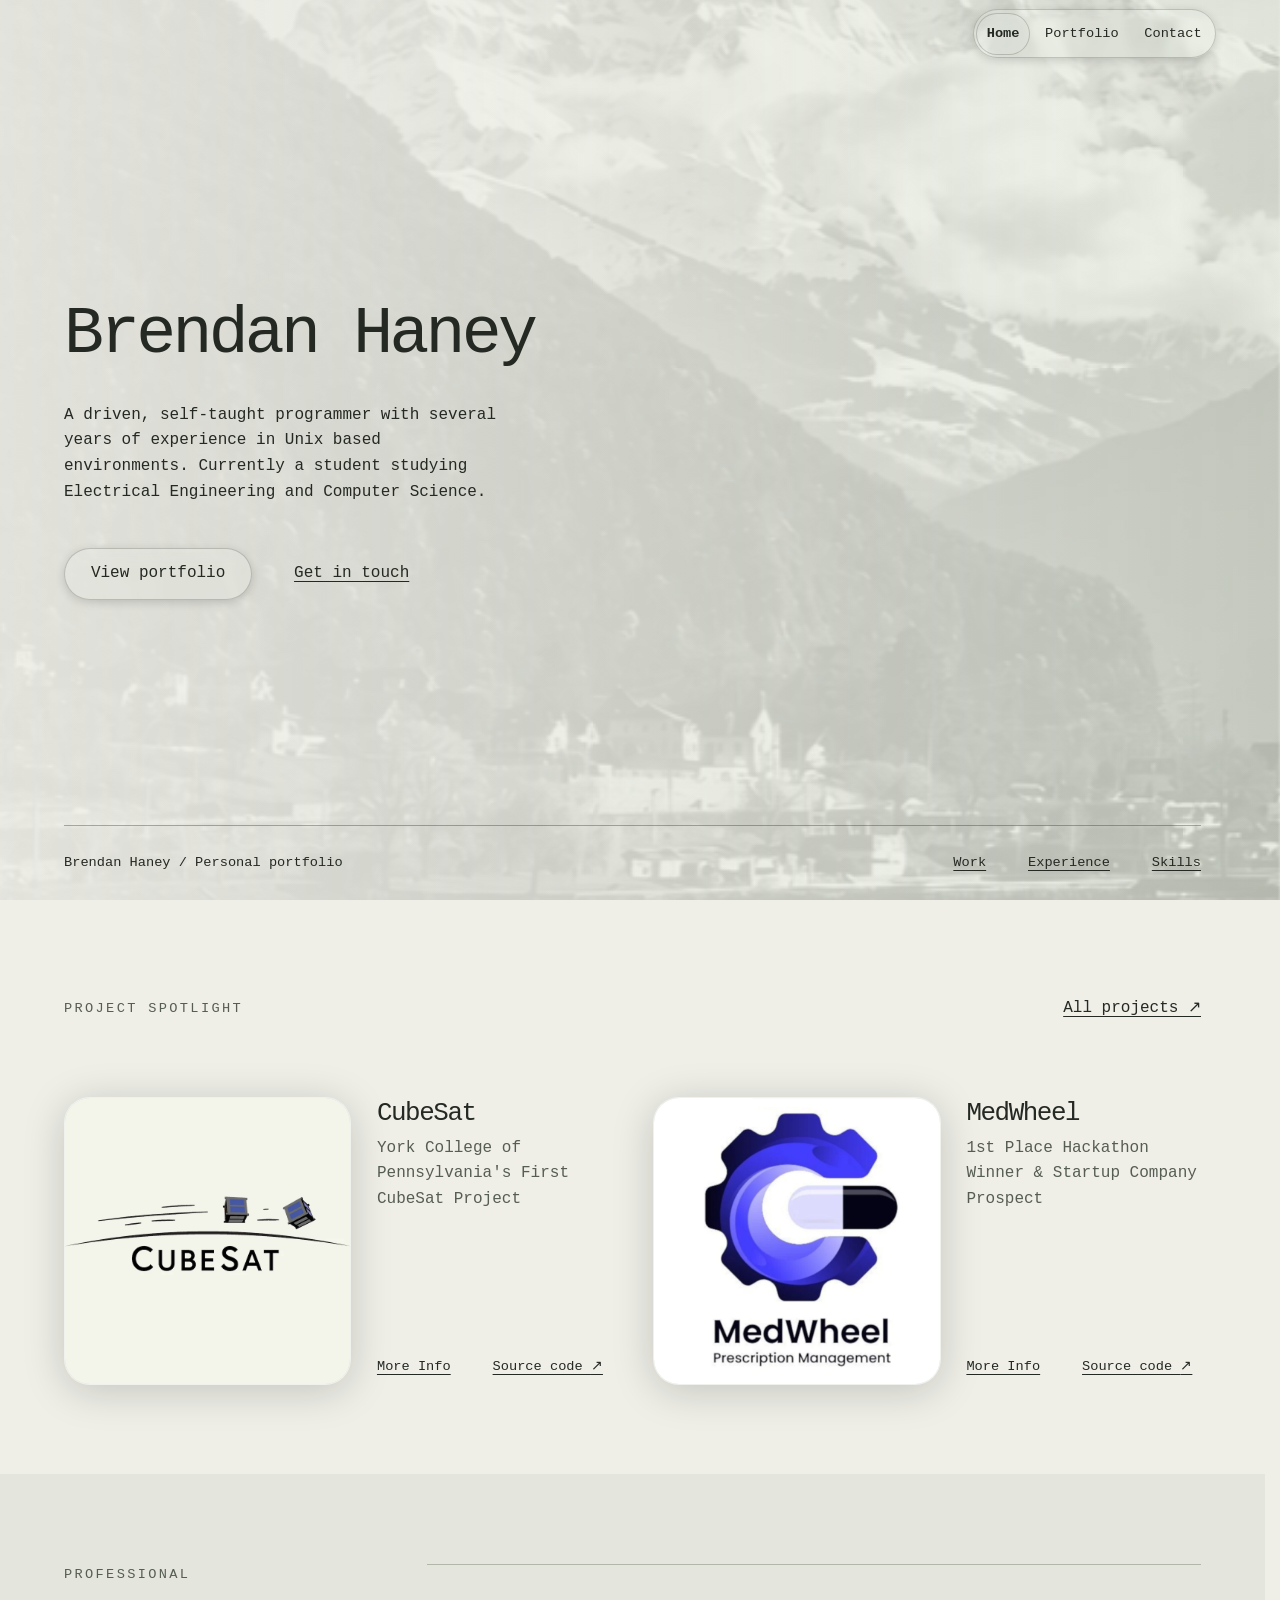
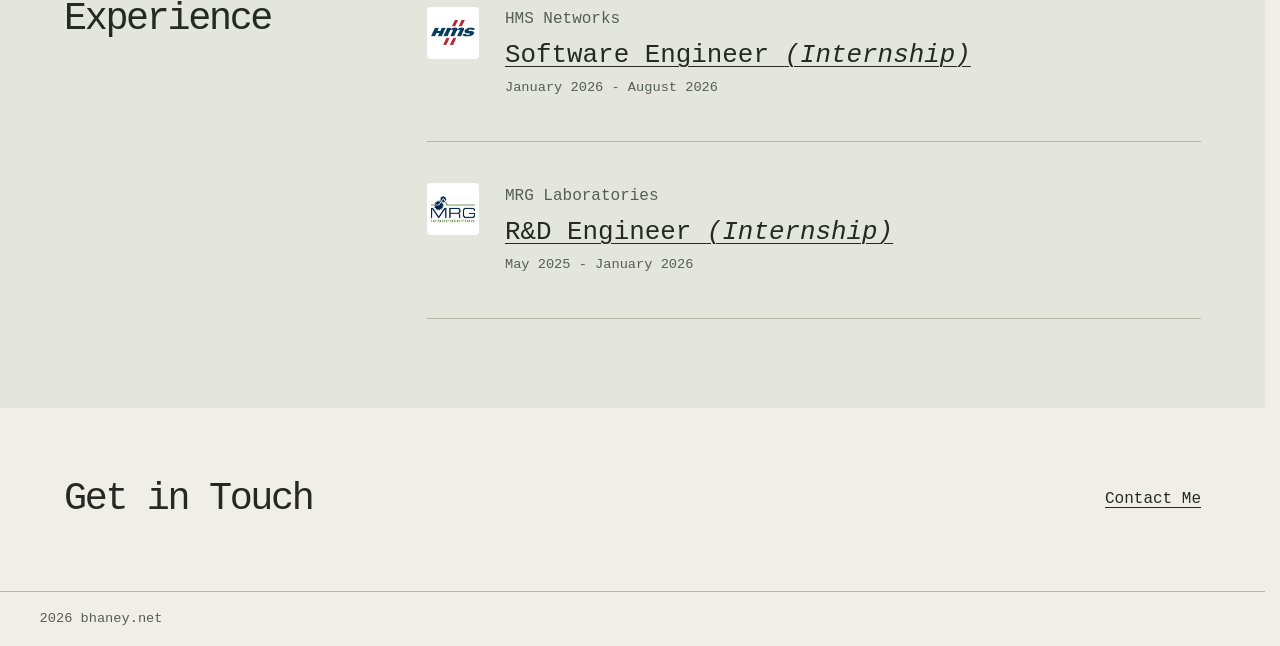
==== commit 09cf106c: "Fixed minor gafs." ====
--- a/index.html
+++ b/index.html
@@ -37,7 +37,7 @@
                         Currently a student studying Electrical Engineering and Computer Science.</p>
                     <div class="links">
                         <a class="button" href="portfolio.html">View portfolio</a>
-                        <a class="link" href="contact.html">Get in touch <span aria-hidden="true">↗</span></a>
+                        <a class="link" href="contact.html">Get in touch</a>
                     </div>
                 </div>
             </div>
